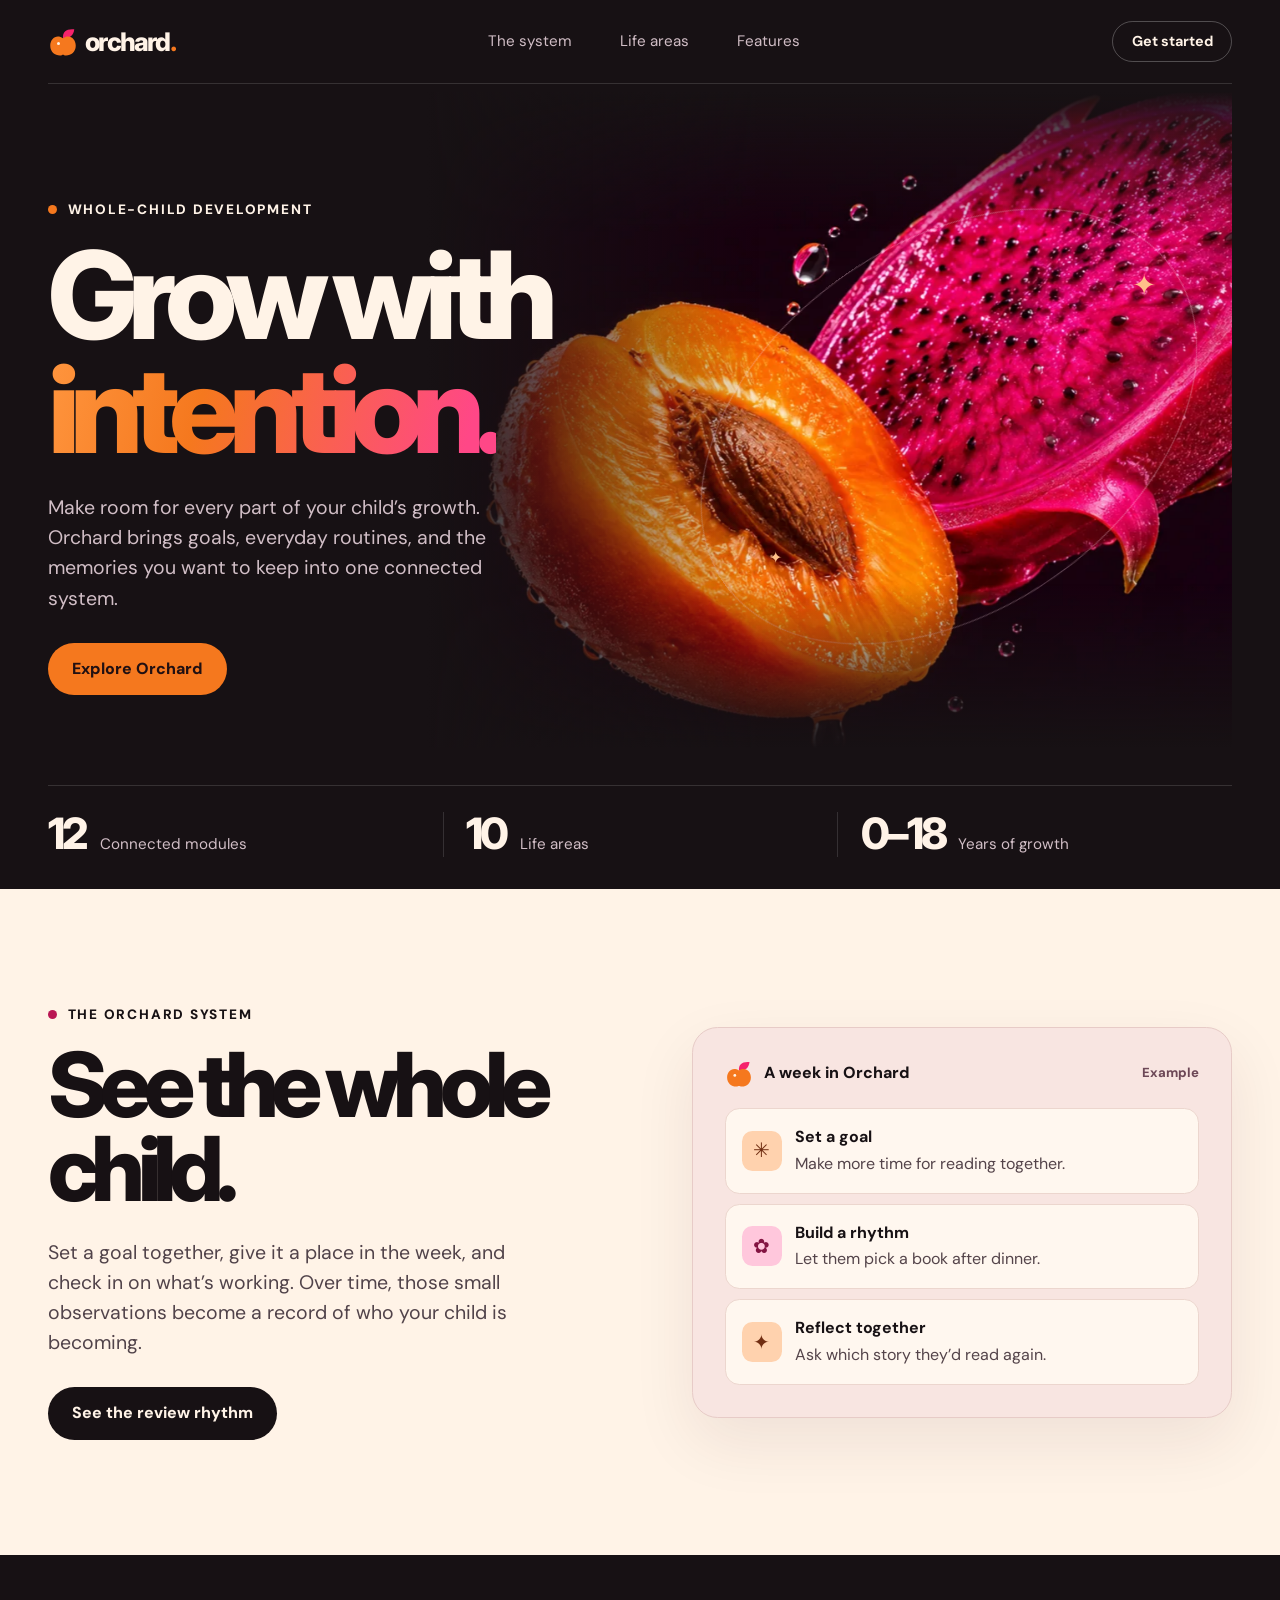
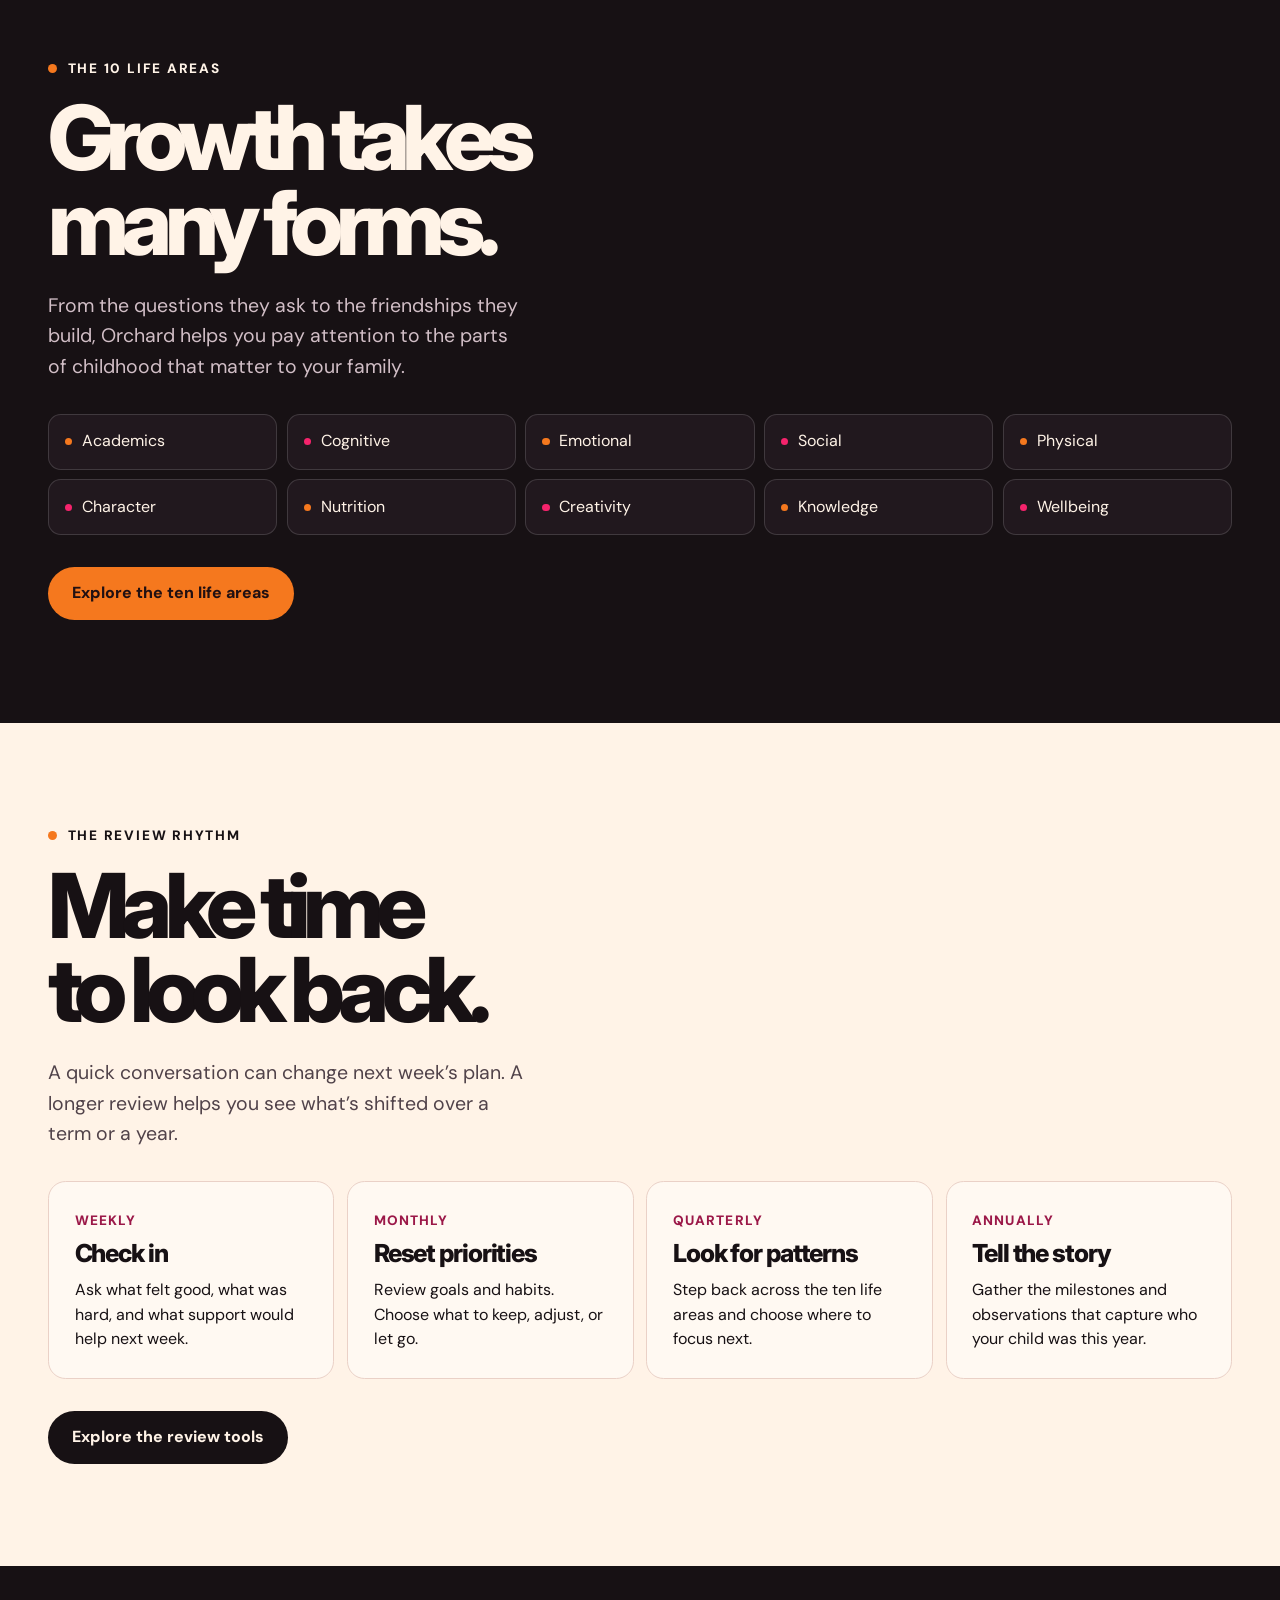
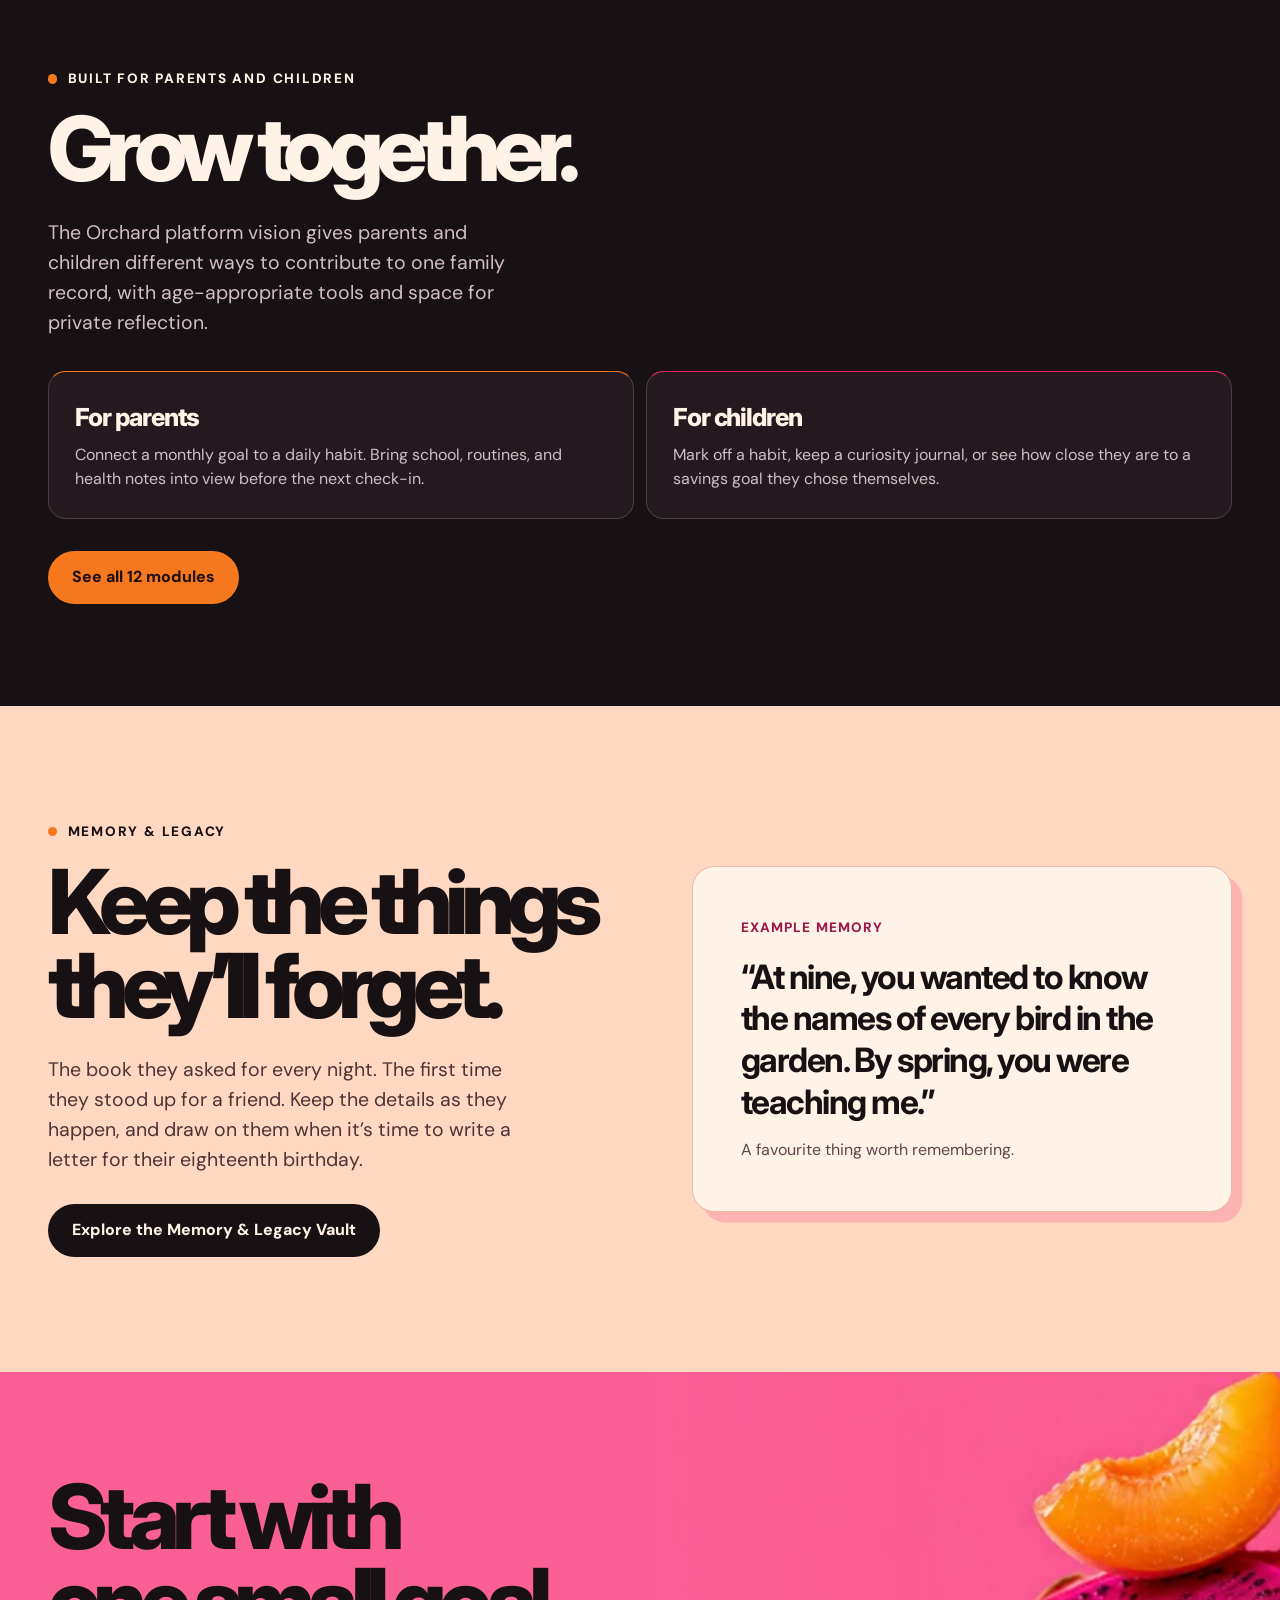
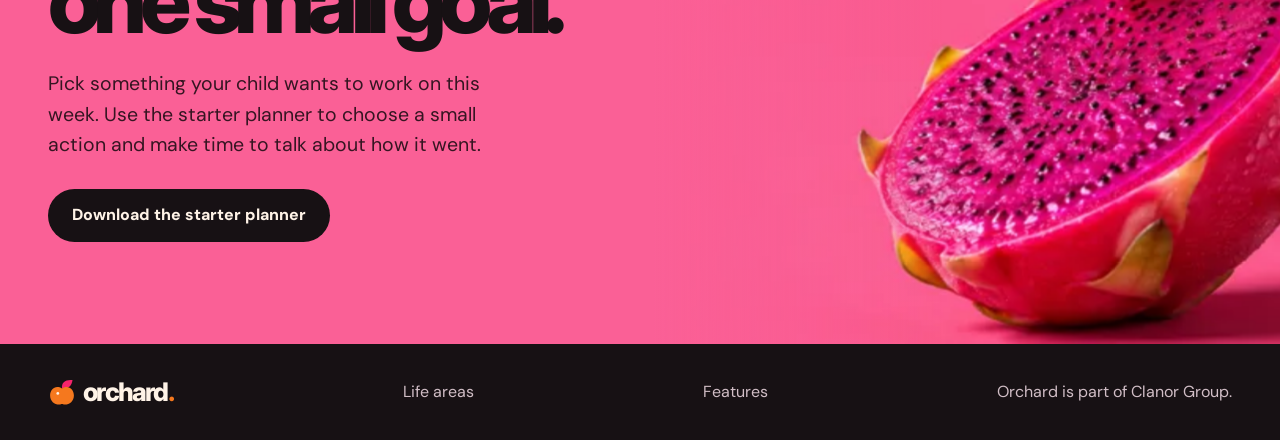
==== index.html @ 0743b8b0 "Add Orchard life areas guide" ====
<!doctype html>
<html lang="en">
<head>
  <meta charset="utf-8">
  <meta name="viewport" content="width=device-width, initial-scale=1">
  <meta name="theme-color" content="#171114">
  <meta name="description" content="Orchard is a whole-child development system for parents, from the first years to eighteen.">
  <title>Orchard — Grow with intention</title>
  <link rel="icon" href="assets/mark.svg" type="image/svg+xml">
  <link rel="preconnect" href="https://fonts.googleapis.com">
  <link rel="preconnect" href="https://fonts.gstatic.com" crossorigin>
  <link href="https://fonts.googleapis.com/css2?family=DM+Sans:wght@400;500;600;700&family=Inter:wght@500;600;700;800&display=swap" rel="stylesheet">
  <link rel="stylesheet" href="styles.css">
</head>
<body>
  <header class="top wrap" id="top">
    <a class="brand" href="#top" aria-label="Orchard home"><img src="assets/mark.svg" alt="" width="30" height="30">orchard<span>.</span></a>
    <nav aria-label="Main navigation"><a class="desktop-link" href="#system">The system</a><a href="life-areas.html">Life areas</a><a href="features.html">Features</a></nav>
    <a class="nav-action" href="#start">Get started</a>
  </header>
  <main>
    <section class="hero wrap" aria-labelledby="hero-title">
      <div class="hero-content">
        <p class="eyebrow"><i></i> Whole-child development</p>
        <h1 id="hero-title">Grow with<br><em>intention.</em></h1>
        <p class="lede">Make room for every part of your child’s growth. Orchard brings goals, everyday routines, and the memories you want to keep into one connected system.</p>
        <a class="button" href="#system">Explore Orchard</a>
      </div>
      <div class="hero-art" aria-hidden="true">
        <img src="assets/orchard-fruit.webp" alt="" width="1536" height="864" fetchpriority="high">
        <div class="orbit"></div><span class="spark spark-one">✦</span><span class="spark spark-two">✦</span>
      </div>
      <dl class="stats"><div><dt>12</dt><dd>Connected modules</dd></div><div><dt>10</dt><dd>Life areas</dd></div><div><dt>0–18</dt><dd>Years of growth</dd></div></dl>
    </section>
    <section id="system" class="system" aria-labelledby="system-title">
      <div class="wrap section-grid">
        <div>
          <p class="eyebrow"><i></i> The Orchard system</p>
          <h2 id="system-title">See the whole<br>child.</h2>
          <p class="lede">Set a goal together, give it a place in the week, and check in on what’s working. Over time, those small observations become a record of who your child is becoming.</p>
          <a class="button button-dark" href="#rhythm">See the review rhythm</a>
        </div>
        <div class="practice" aria-label="Example Orchard planning rhythm">
          <div class="practice-head"><img src="assets/mark.svg" alt="" width="28" height="28"><span>A week in Orchard</span><span class="example">Example</span></div>
          <ol>
            <li><span class="step-icon">✳</span><div><strong>Set a goal</strong><p>Make more time for reading together.</p></div></li>
            <li><span class="step-icon">✿</span><div><strong>Build a rhythm</strong><p>Let them pick a book after dinner.</p></div></li>
            <li><span class="step-icon">✦</span><div><strong>Reflect together</strong><p>Ask which story they’d read again.</p></div></li>
          </ol>
        </div>
      </div>
    </section>
    <section id="areas" class="areas wrap" aria-labelledby="areas-title">
      <p class="eyebrow"><i></i> The 10 life areas</p>
      <h2 id="areas-title">Growth takes<br>many forms.</h2>
      <p class="lede">From the questions they ask to the friendships they build, Orchard helps you pay attention to the parts of childhood that matter to your family.</p>
      <ul class="area-list">
        <li>Academics</li><li>Cognitive</li><li>Emotional</li><li>Social</li><li>Physical</li><li>Character</li><li>Nutrition</li><li>Creativity</li><li>Knowledge</li><li>Wellbeing</li>
      </ul>
      <a class="button" href="life-areas.html">Explore the ten life areas</a>
    </section>
    <section class="rhythm" id="rhythm" aria-labelledby="rhythm-title">
      <div class="wrap depth-section">
        <p class="eyebrow"><i></i> The review rhythm</p>
        <h2 id="rhythm-title">Make time<br>to look back.</h2>
        <p class="lede">A quick conversation can change next week’s plan. A longer review helps you see what’s shifted over a term or a year.</p>
        <ol class="rhythm-list">
          <li><span>Weekly</span><h3>Check in</h3><p>Ask what felt good, what was hard, and what support would help next week.</p></li>
          <li><span>Monthly</span><h3>Reset priorities</h3><p>Review goals and habits. Choose what to keep, adjust, or let go.</p></li>
          <li><span>Quarterly</span><h3>Look for patterns</h3><p>Step back across the ten life areas and choose where to focus next.</p></li>
          <li><span>Annually</span><h3>Tell the story</h3><p>Gather the milestones and observations that capture who your child was this year.</p></li>
        </ol>
        <a class="button button-dark" href="features.html#parent-child-review">Explore the review tools</a>
      </div>
    </section>
    <section class="wrap depth-section" id="together" aria-labelledby="together-title">
      <p class="eyebrow"><i></i> Built for parents and children</p>
      <h2 id="together-title">Grow together.</h2>
      <p class="lede">The Orchard platform vision gives parents and children different ways to contribute to one family record, with age-appropriate tools and space for private reflection.</p>
      <div class="roles">
        <article><h3>For parents</h3><p>Connect a monthly goal to a daily habit. Bring school, routines, and health notes into view before the next check-in.</p></article>
        <article><h3>For children</h3><p>Mark off a habit, keep a curiosity journal, or see how close they are to a savings goal they chose themselves.</p></article>
      </div>
      <a class="button" href="features.html">See all 12 modules</a>
    </section>
    <section class="legacy" id="legacy" aria-labelledby="legacy-title">
      <div class="wrap section-grid">
        <div>
          <p class="eyebrow"><i></i> Memory &amp; legacy</p>
          <h2 id="legacy-title">Keep the things<br>they’ll forget.</h2>
          <p class="lede">The book they asked for every night. The first time they stood up for a friend. Keep the details as they happen, and draw on them when it’s time to write a letter for their eighteenth birthday.</p>
          <a class="button button-dark" href="features.html#memory-legacy">Explore the Memory &amp; Legacy Vault</a>
        </div>
        <div class="legacy-note">
          <span>Example memory</span>
          <blockquote>“At nine, you wanted to know the names of every bird in the garden. By spring, you were teaching me.”</blockquote>
          <p>A favourite thing worth remembering.</p>
        </div>
      </div>
    </section>
    <section id="start" class="start" aria-labelledby="start-title">
      <div class="wrap start-inner">
        <div class="start-art" aria-hidden="true"><img src="assets/orchard-sculpture.webp" alt="" width="1200" height="400" loading="lazy"></div>
        <div class="start-content">
          <h2 id="start-title">Start with<br>one small goal.</h2>
          <p class="lede">Pick something your child wants to work on this week. Use the starter planner to choose a small action and make time to talk about how it went.</p>
          <a class="button button-dark" href="assets/orchard-starter-planner.txt" download>Download the starter planner</a>
        </div>
      </div>
    </section>
  </main>
  <footer class="wrap footer"><a class="brand" href="#top" aria-label="Orchard home"><img src="assets/mark.svg" alt="" width="28" height="28">orchard<span>.</span></a><a href="life-areas.html">Life areas</a><a href="features.html">Features</a><p>Orchard is part of Clanor Group.</p></footer>
</body>
</html>
---- styles.css ----
@charset "UTF-8";
:root {
  color-scheme: dark;
  --ink: #171114;
  --cream: #fff3e7;
  --muted: #d1bec6;
  --orange: #f5781e;
  --pink: #f5236c;
  --display: Inter, Arial, sans-serif;
  --body: "DM Sans", Arial, sans-serif;
}
*, *::before, *::after { box-sizing: border-box; }
html { scroll-behavior: smooth; }
body { margin: 0; background: var(--ink); color: var(--cream); font: 1rem/1.55 var(--body); }
a { color: inherit; text-decoration: none; }
a:focus-visible { outline: 3px solid currentColor; outline-offset: 5px; }
img { display: block; max-width: 100%; }
.wrap { width: min(100% - 4rem, 74rem); margin-inline: auto; }
.top { height: 5.25rem; display: flex; align-items: center; justify-content: space-between; gap: 1rem; border-bottom: 1px solid #ffffff22; }
.brand { display: inline-flex; align-items: center; gap: .45rem; font: 800 1.6rem/1 var(--display); letter-spacing: -.07em; }
.brand span { color: var(--orange); margin-left: -.4rem; }
nav { display: flex; gap: clamp(1rem, 4vw, 3rem); color: var(--muted); font-size: .95rem; }
nav a:hover { color: var(--cream); }
.nav-action { border: 1px solid #ffffff40; border-radius: 999px; padding: .53rem 1.15rem; font-weight: 700; font-size: .9rem; white-space: nowrap; }
.nav-action:hover { border-color: var(--orange); }
.hero { position: relative; isolation: isolate; padding-top: clamp(4rem, 9vw, 8rem); overflow: clip; }
.hero-content { position: relative; z-index: 2; width: 56%; padding-bottom: clamp(3rem, 7vw, 6rem); }
.eyebrow { display: flex; align-items: center; gap: .65rem; margin: 0 0 1.1rem; font-size: .85rem; font-weight: 800; letter-spacing: .13em; text-transform: uppercase; }
.eyebrow i { width: .58rem; height: .58rem; border-radius: 50%; background: var(--orange); }
h1, h2 { margin: 0; font-family: var(--display); font-weight: 800; line-height: .94; letter-spacing: -.085em; }
h1 { font-size: clamp(3.5rem, 9.5vw, 9rem); }
h1 em { font-style: normal; color: var(--orange); background: linear-gradient(105deg, #ff963f 0%, var(--orange) 35%, #ff4787 92%); background-clip: text; -webkit-text-fill-color: transparent; }
h2 { font-size: clamp(3.3rem, 7vw, 6.35rem); }
.lede { max-width: 30rem; margin: 1.65rem 0 1.8rem; color: var(--muted); font-size: clamp(1.05rem, 1.65vw, 1.22rem); }
.button { display: inline-flex; min-height: 3.3rem; align-items: center; justify-content: center; border-radius: 999px; padding: .7rem 1.5rem; background: var(--orange); color: #211012; font-weight: 800; transition: background .2s, transform .2s; }
.button:hover { background: #ff9a4f; transform: translateY(-3px); }
.hero-art { position: absolute; z-index: -1; inset: .5rem -10% auto 32%; height: min(57vw, 41rem); overflow: hidden; background: radial-gradient(ellipse, #712246, transparent 65%); }
.hero-art img, .start-art img { width: 100%; height: 100%; object-fit: cover; }
.hero-art img { animation: drift 4.6s ease-in-out forwards; }
.hero-art::after { content: ""; position: absolute; inset: 0; background: linear-gradient(90deg, var(--ink), transparent 36%), linear-gradient(0deg, var(--ink), transparent 25%, transparent 79%, var(--ink)); }
.orbit { position: absolute; inset: 25% 16% 23% 29%; border: 1px solid #ffd6e650; border-radius: 50%; transform: rotate(-29deg); animation: orbit 4.6s ease-in-out forwards; }
.spark { color: #ffc089; position: absolute; z-index: 1; animation: gleam 2.2s ease-in-out 2 alternate; }
.spark-one { top: 26%; right: 21%; font-size: 1.8rem; }
.spark-two { bottom: 27%; left: 37%; animation-delay: -1.5s; }
.stats { position: relative; margin: 0; padding: 1.65rem 0 2rem; display: grid; grid-template-columns: repeat(3, 1fr); border-top: 1px solid #ffffff22; }
.stats div { display: flex; align-items: baseline; gap: .8rem; }
.stats div + div { border-left: 1px solid #ffffff22; padding-left: 1.4rem; }
.stats dt { font: 800 clamp(1.55rem, 4vw, 2.7rem)/1 var(--display); letter-spacing: -.06em; }
.stats dd { margin: 0; color: var(--muted); font-size: .95rem; }
.system { background: var(--cream); color: var(--ink); }
.section-grid { display: grid; grid-template-columns: 1.05fr 1fr; align-items: center; gap: clamp(2rem, 6vw, 6rem); padding-block: clamp(4rem, 9vw, 8rem); }
.system .lede { color: #51434a; }
.system .eyebrow i { background: #ba1654; }
.button-dark { background: var(--ink); color: var(--cream); }
.button-dark:hover { background: #43222f; }
.practice { border-radius: 1.6rem; background: #f8e5e1; padding: clamp(1rem, 3vw, 2rem); border: 1px solid #e7cbc7; box-shadow: 0 1.5rem 4rem #3a142315; }
.practice-head { display: flex; align-items: center; gap: .7rem; font-weight: 800; }
.example { margin-left: auto; font-size: .82rem; color: #6d4857; }
.practice ol { list-style: none; padding: 0; margin: 1.3rem 0 0; display: grid; gap: .65rem; }
.practice li { display: flex; align-items: center; gap: .85rem; padding: 1rem; background: #fff7ef; border: 1px solid #ecd6ce; border-radius: .9rem; }
.practice li p { margin: .1rem 0 0; color: #54444a; }
.step-icon { display: grid; flex: none; place-items: center; width: 2.5rem; height: 2.5rem; background: #ffd2ae; border-radius: .65rem; color: #712e12; font-size: 1.25rem; }
.practice li:nth-child(2) .step-icon { background: #ffc7dc; color: #831442; }
.areas { padding-block: clamp(4rem, 8vw, 7rem); }
.area-list { display: grid; grid-template-columns: repeat(5, 1fr); gap: .6rem; margin: 2rem 0; padding: 0; list-style: none; }
.area-list li { display: flex; align-items: center; gap: .6rem; min-height: 3.5rem; padding: .7rem 1rem; border-radius: .8rem; border: 1px solid #ffffff24; background: #21181e; }
.area-list li::before { content: ""; width: .45rem; height: .45rem; flex: none; border-radius: 50%; background: var(--pink); }
.area-list li:nth-child(odd)::before { background: var(--orange); }
.start { background: #fa6096; color: var(--ink); overflow: hidden; }
.start-inner { position: relative; isolation: isolate; padding-block: clamp(4rem, 8vw, 7rem); }
.start-content { width: 56%; }
.start .lede { color: #361522; }
.start-art { position: absolute; z-index: -1; inset: 0 -8% 0 50%; overflow: hidden; }
.start-art img { object-position: 80% center; animation: drift 7s ease-in-out forwards; }
.start-art::after { content: ""; position: absolute; inset: 0; background: linear-gradient(90deg, #fa6096 2%, transparent 44%); }
.footer { display: flex; align-items: center; justify-content: space-between; gap: 1rem; min-height: 6rem; color: var(--muted); }
.footer .brand { color: var(--cream); }
@keyframes drift { from { transform: scale(1.02) translateY(-.4%); } to { transform: scale(1.1) translateY(1.6%); } }
@keyframes orbit { to { transform: rotate(-35deg) scale(1.08); } }
@keyframes gleam { from { opacity: .35; transform: scale(.75); } to { opacity: 1; transform: scale(1.15); } }
@media (max-width: 800px) {
  .wrap { width: min(100% - 2.5rem, 74rem); }
  .hero-content { width: 63%; }
  .hero-art { inset-inline: 28% -15%; height: 32rem; }
  .area-list { grid-template-columns: repeat(3, 1fr); }
}
@media (max-width: 590px) {
  .top { height: 4.4rem; }
  nav { display: none; }
  .hero { padding-top: 3rem; }
  .hero-content, .start-content { width: 100%; padding-bottom: 0; }
  .hero-art { position: relative; inset: auto; height: 18rem; margin: .5rem -1.25rem 0; }
  .hero-art::after { background: linear-gradient(0deg, var(--ink), transparent 24%, transparent 75%, var(--ink)); }
  .stats { gap: .55rem; }
  .stats div { display: block; }
  .stats div + div { padding-left: .6rem; }
  .stats dd { margin-top: .4rem; font-size: .83rem; }
  .section-grid { grid-template-columns: 1fr; }
  .area-list { grid-template-columns: repeat(2, 1fr); }
  .area-list li { padding-inline: .65rem; }
  .start-inner { display: flex; flex-direction: column-reverse; padding-bottom: 0; }
  .start-art { position: relative; inset: auto; height: 14rem; margin: 1rem -1.25rem 0; }
  .start-art::after { background: linear-gradient(180deg, #fa6096, transparent 38%); }
  .footer { flex-wrap: wrap; padding-block: 1rem; }
  .footer p { margin: 0; }
}
@media (prefers-reduced-motion: reduce) {
  html { scroll-behavior: auto; }
  *, *::before, *::after { animation: none !important; transition: none !important; }
}

/* Platform overview and module catalog */
.top nav a[aria-current="page"] { color: var(--cream); text-decoration: underline; text-underline-offset: .35em; }
.depth-section { padding-block: clamp(4rem, 8vw, 7rem); }
.rhythm, .feature-light { background: var(--cream); color: var(--ink); }
.rhythm .lede, .feature-light .lede { color: #51434a; }
.rhythm-list, .roles, .feature-grid { display: grid; gap: .8rem; margin: 2rem 0; }
.rhythm-list { grid-template-columns: repeat(4, minmax(0, 1fr)); list-style: none; padding: 0; }
.rhythm-list li, .roles article, .feature-card { padding: clamp(1rem, 2.5vw, 1.6rem); border-radius: 1.1rem; }
.rhythm-list li { border: 1px solid #ead1c7; background: #fff9f2; }
.rhythm-list span, .legacy-note span { color: #9b1848; font-size: .85rem; font-weight: 800; text-transform: uppercase; letter-spacing: .08em; }
.rhythm-list h3, .roles h3, .feature-card h3 { margin: .45rem 0; font: 800 clamp(1.2rem, 2.1vw, 1.55rem)/1.12 var(--display); letter-spacing: -.045em; }
.rhythm-list p, .roles p, .feature-card p { margin: .65rem 0 0; }
.roles { grid-template-columns: repeat(2, minmax(0, 1fr)); }
.roles article, .feature-card { border: 1px solid #ffffff29; background: #24191f; }
.roles article:first-child { border-top-color: var(--orange); }
.roles article:last-child { border-top-color: var(--pink); }
.roles p, .feature-card p { color: var(--muted); }
.legacy { background: #ffd8c2; color: var(--ink); }
.legacy .lede { color: #503335; }
.legacy-note { border: 1px solid #e9baa6; border-radius: 1.4rem; padding: clamp(1.5rem, 4vw, 3rem); background: #fff3e7; box-shadow: .65rem .65rem 0 #f5236c32; }
.legacy-note blockquote { margin: 1rem 0; font: 700 clamp(1.45rem, 3vw, 2.1rem)/1.24 var(--display); letter-spacing: -.045em; }
.legacy-note p { margin: 0; color: #61444a; }
.feature-hero .lede { max-width: 34rem; }
.feature-hero { background: radial-gradient(ellipse at 85% 35%, #5c173b 0, transparent 56%); }
.feature-index { display: flex; list-style: none; padding: 0; gap: .65rem 1.5rem; flex-wrap: wrap; margin: 1.75rem 0 0; color: var(--muted); }
.feature-index a { text-decoration: underline; text-underline-offset: .28em; }
.feature-band h2 { max-width: 14ch; font-size: clamp(3rem, 6vw, 5.4rem); }
.feature-grid { grid-template-columns: repeat(3, minmax(0, 1fr)); }
.feature-light .feature-card { background: #fff9f2; border: 1px solid #ead1c7; }
.feature-light .feature-card p { color: #51434a; }
.feature-card ul { list-style: none; margin: 1rem 0 0; padding: 0; }
.feature-card li { padding: .55rem 0; border-top: 1px solid #ffffff29; }
.feature-light .feature-card li { border-color: #ead1c7; }
.feature-card[id] { scroll-margin-top: 1rem; }

@media (max-width: 800px) {
  .rhythm-list, .feature-grid { grid-template-columns: repeat(2, minmax(0, 1fr)); }
}
@media (max-width: 590px) {
  .top { gap: .55rem; }
  .top nav { display: flex; }
  .top nav .desktop-link { display: none; }
  .nav-action { padding-inline: .7rem; }
  .top .brand { font-size: 1.36rem; }
  .top .brand img { width: 25px; height: 25px; }
  .roles, .feature-grid { grid-template-columns: 1fr; }
}

/* Whole-child life area guide */
.life-hero .section-grid { grid-template-columns: 1.15fr 1fr; }
.life-hero h1 { font-size: clamp(3.5rem, 8.4vw, 7.5rem); }
.life-art { min-width: 0; overflow: hidden; border-radius: 1.5rem; border: 1px solid #ffffff24; }
.life-art img { width: 100%; aspect-ratio: 4 / 3; object-fit: cover; object-position: 68%; animation: drift 4.6s ease-in-out forwards; }
.life-index { display: flex; flex-wrap: wrap; gap: .65rem 1.25rem; list-style: none; padding: 0; margin: 1.8rem 0; }
.life-index a, .tool-link { color: #86183f; text-decoration: underline; text-underline-offset: .25em; font-weight: 700; }
.life-grid { display: grid; grid-template-columns: repeat(2, minmax(0, 1fr)); gap: .85rem; margin: 2rem 0; }
.life-grid .life-card { display: flex; flex-direction: column; padding: clamp(1.2rem, 3vw, 2rem); border-top: 3px solid var(--orange); }
.life-grid .life-card:nth-child(even) { border-top-color: var(--pink); }
.life-card dl { margin: 1.1rem 0 1.3rem; padding-top: .9rem; border-top: 1px solid #ead1c7; }
.life-card dt { font-weight: 800; }
.life-card dd { margin: .12rem 0 .7rem; color: #51434a; }
.life-card .tool-link { margin-top: auto; align-self: flex-start; }
@media (max-width: 650px) {
  .life-hero .section-grid, .life-grid { grid-template-columns: 1fr; }
}
@media (max-width: 590px) {
  .top nav { gap: .7rem; }
}
@media (max-width: 420px) {
  .top { display: grid; grid-template-columns: 1fr auto; height: auto; padding-block: .8rem; row-gap: .6rem; }
  .top nav { grid-row: 2; grid-column: 1 / -1; }
  .top .nav-action { grid-row: 1; grid-column: 2; }
}
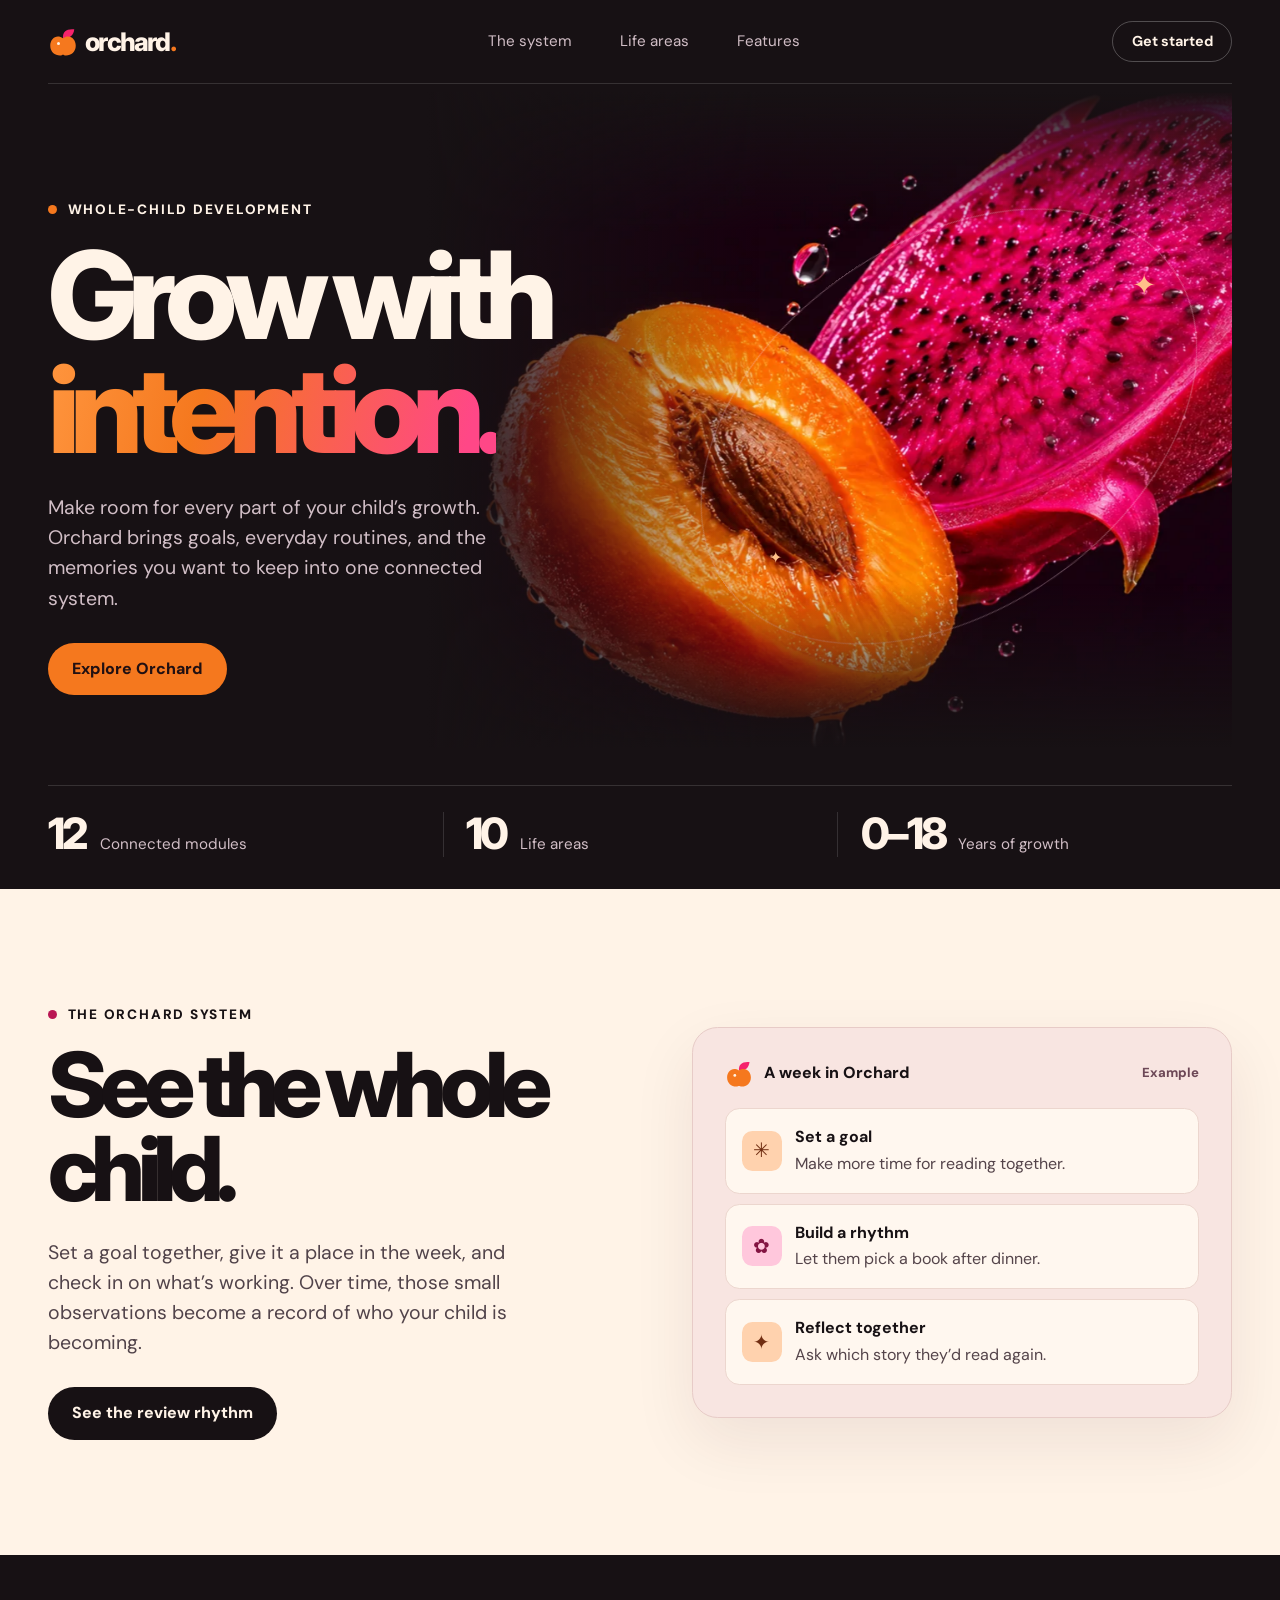
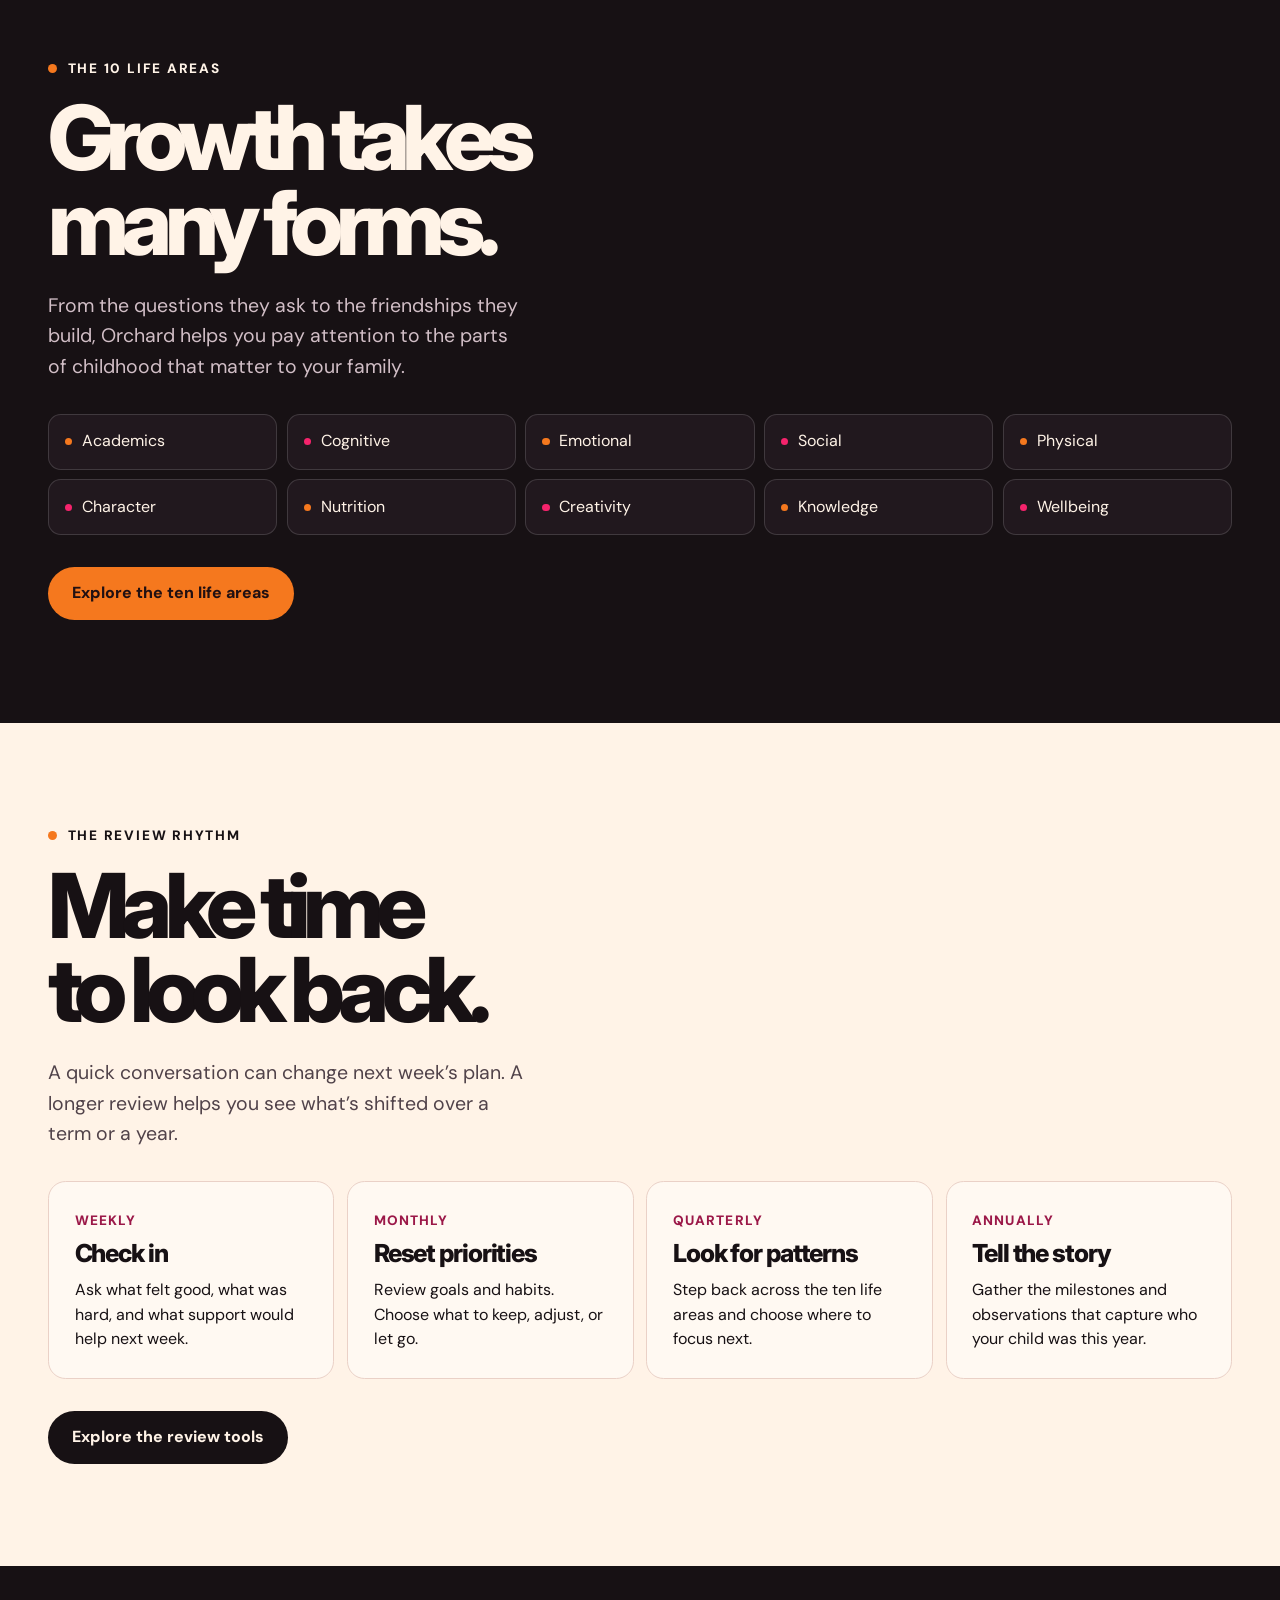
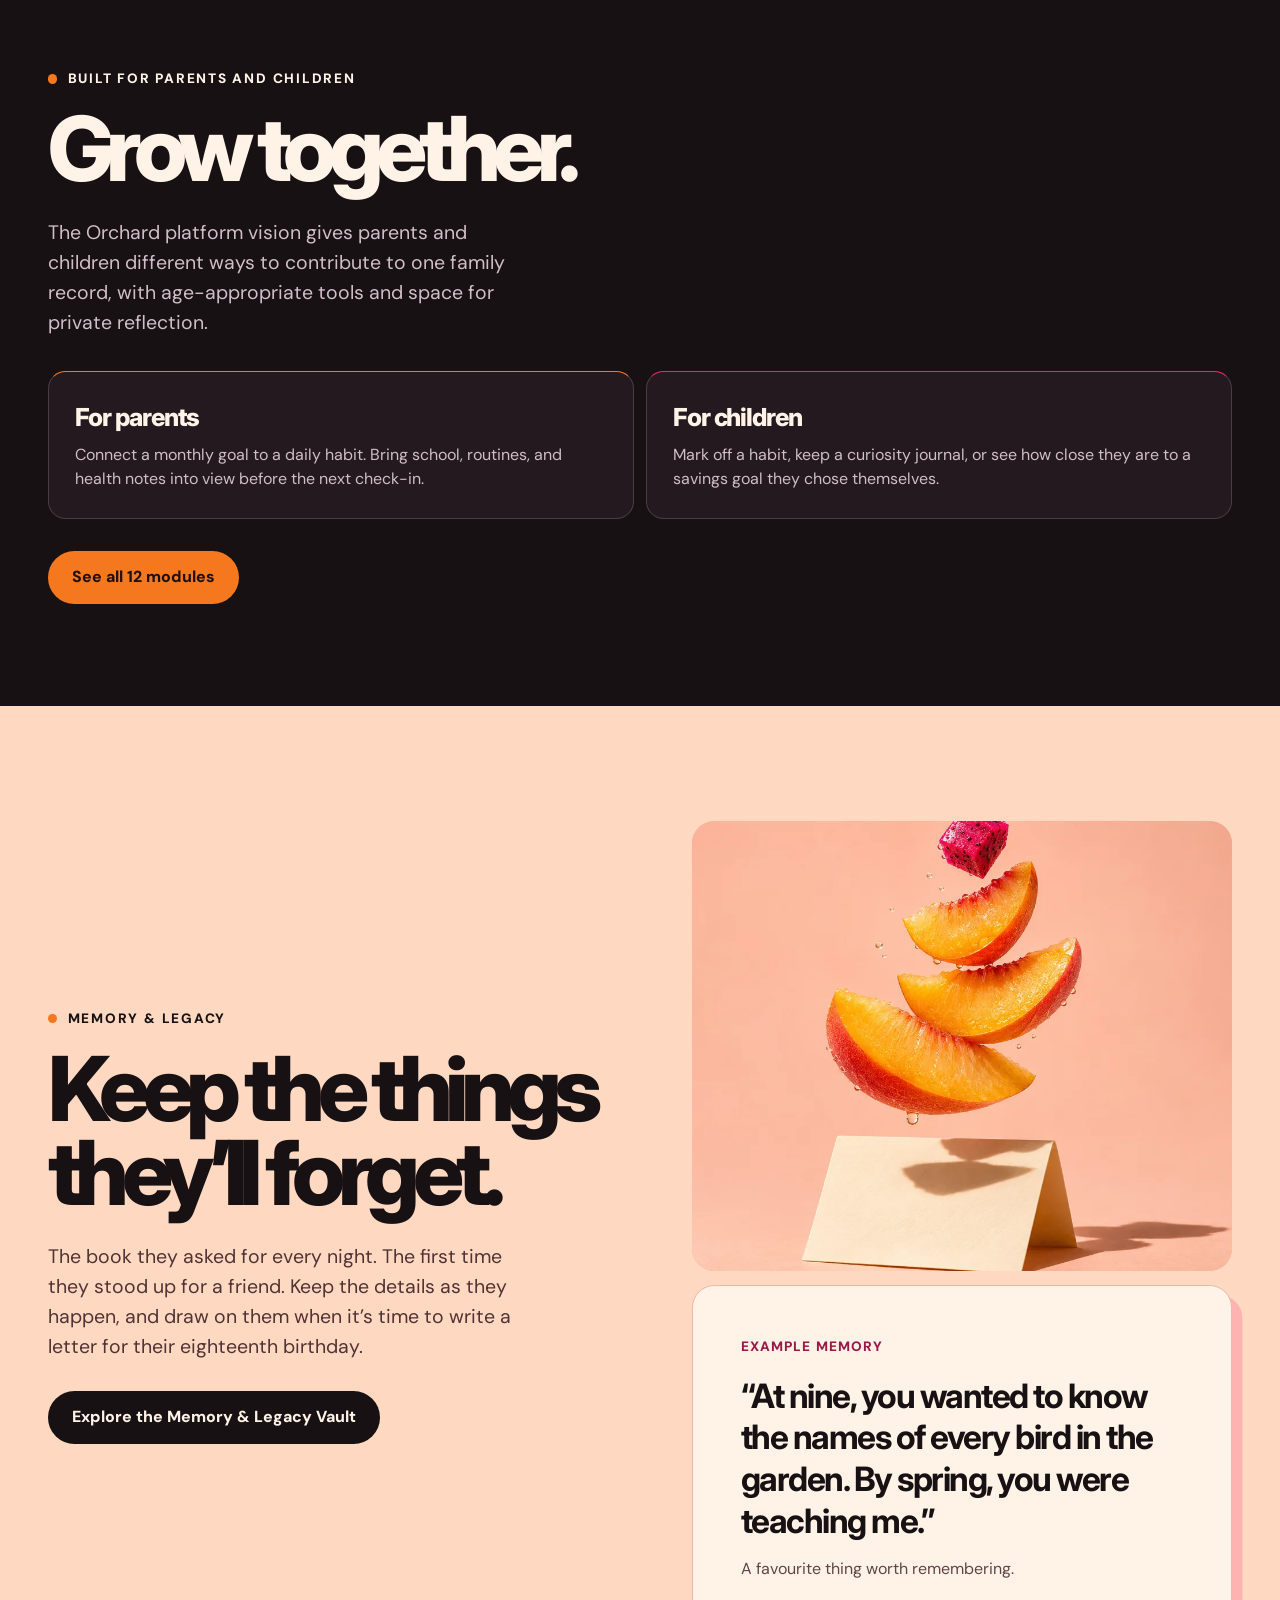
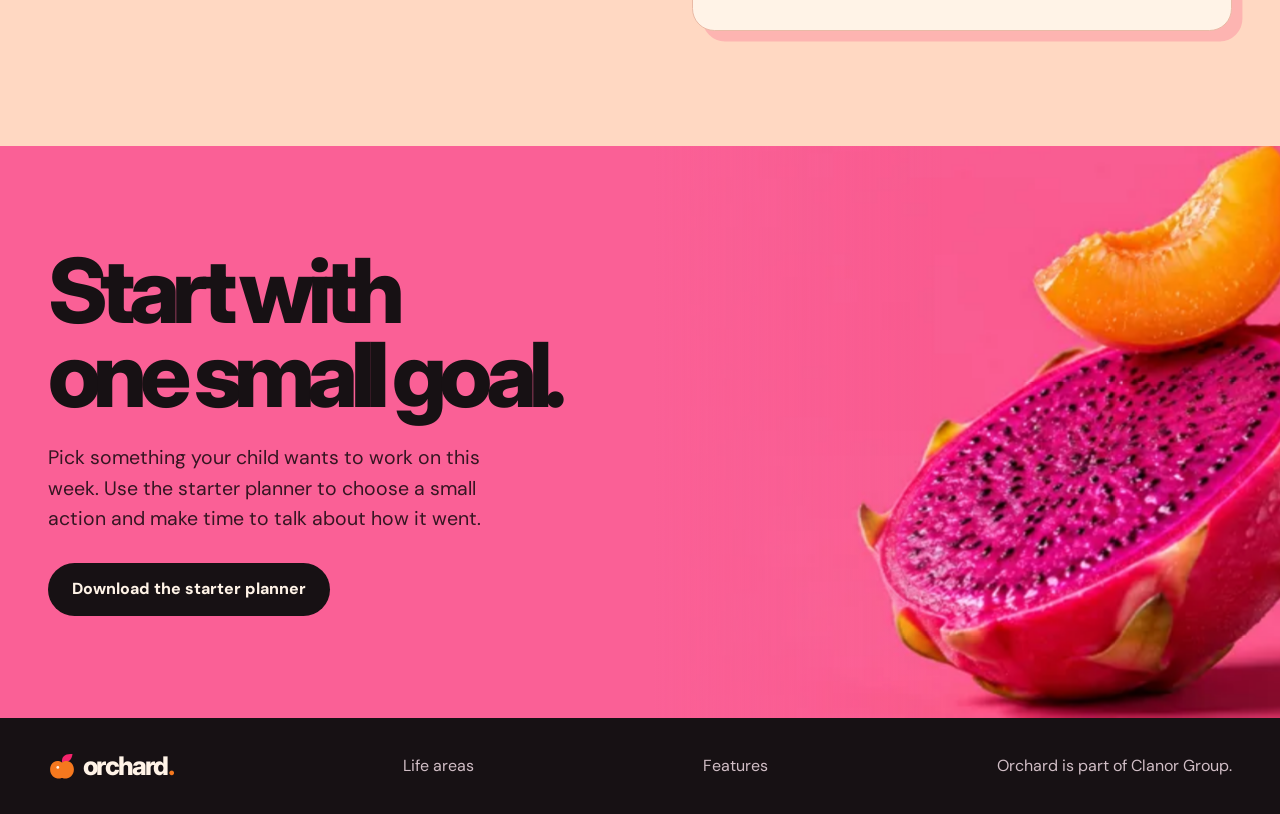
==== commit cd2ff0d1: "Add animated editorial artwork across Orchard" ====
--- a/index.html
+++ b/index.html
@@ -91,10 +91,15 @@
           <p class="lede">The book they asked for every night. The first time they stood up for a friend. Keep the details as they happen, and draw on them when it’s time to write a letter for their eighteenth birthday.</p>
           <a class="button button-dark" href="features.html#memory-legacy">Explore the Memory &amp; Legacy Vault</a>
         </div>
-        <div class="legacy-note">
-          <span>Example memory</span>
-          <blockquote>“At nine, you wanted to know the names of every bird in the garden. By spring, you were teaching me.”</blockquote>
-          <p>A favourite thing worth remembering.</p>
+        <div class="legacy-visual">
+          <div class="editorial-art legacy-art" aria-hidden="true">
+            <img src="assets/legacy-art.webp" alt="" width="960" height="960" loading="lazy">
+          </div>
+          <div class="legacy-note">
+            <span>Example memory</span>
+            <blockquote>“At nine, you wanted to know the names of every bird in the garden. By spring, you were teaching me.”</blockquote>
+            <p>A favourite thing worth remembering.</p>
+          </div>
         </div>
       </div>
     </section>
@@ -110,5 +115,6 @@
     </section>
   </main>
   <footer class="wrap footer"><a class="brand" href="#top" aria-label="Orchard home"><img src="assets/mark.svg" alt="" width="28" height="28">orchard<span>.</span></a><a href="life-areas.html">Life areas</a><a href="features.html">Features</a><p>Orchard is part of Clanor Group.</p></footer>
+  <script src="artwork.js" defer></script>
 </body>
 </html>
--- a/styles.css
+++ b/styles.css
@@ -182,3 +182,30 @@
   .top nav { grid-row: 2; grid-column: 1 / -1; }
   .top .nav-action { grid-row: 1; grid-column: 2; }
 }
+
+/* Editorial photography */
+.editorial-art {
+  overflow: hidden;
+  min-width: 0;
+  aspect-ratio: 1;
+  border-radius: 1.4rem;
+  background: #28151f;
+}
+.editorial-art img { width: 100%; height: 100%; object-fit: cover; }
+.editorial-art.in-view img { animation: editorial-drift 4.6s cubic-bezier(.2, .65, .3, 1) both; }
+.legacy-art { aspect-ratio: 6 / 5; background: #eeb89d; }
+.legacy-visual { display: grid; gap: .85rem; }
+.feature-art { box-shadow: 0 1.1rem 4rem #0b050a55; }
+.feature-hero-grid { grid-template-columns: minmax(0, 1.2fr) minmax(0, .8fr); }
+.feature-hero-grid h1 { font-size: clamp(3.25rem, 6.8vw, 6.2rem); }
+.garden-layout { display: grid; grid-template-columns: minmax(0, 1.2fr) minmax(0, .8fr); align-items: center; gap: clamp(2rem, 5vw, 4.5rem); }
+.garden-layout h2 { font-size: clamp(3rem, 5.5vw, 5.4rem); }
+.garden-layout .roles { grid-template-columns: 1fr; }
+@keyframes editorial-drift {
+  from { transform: scale(1.1) translateY(2%); }
+  to { transform: scale(1.025) translateY(-.5%); }
+}
+@media (max-width: 700px) {
+  .feature-hero-grid, .garden-layout { grid-template-columns: 1fr; }
+  .feature-art, .garden-art { max-height: 25rem; }
+}
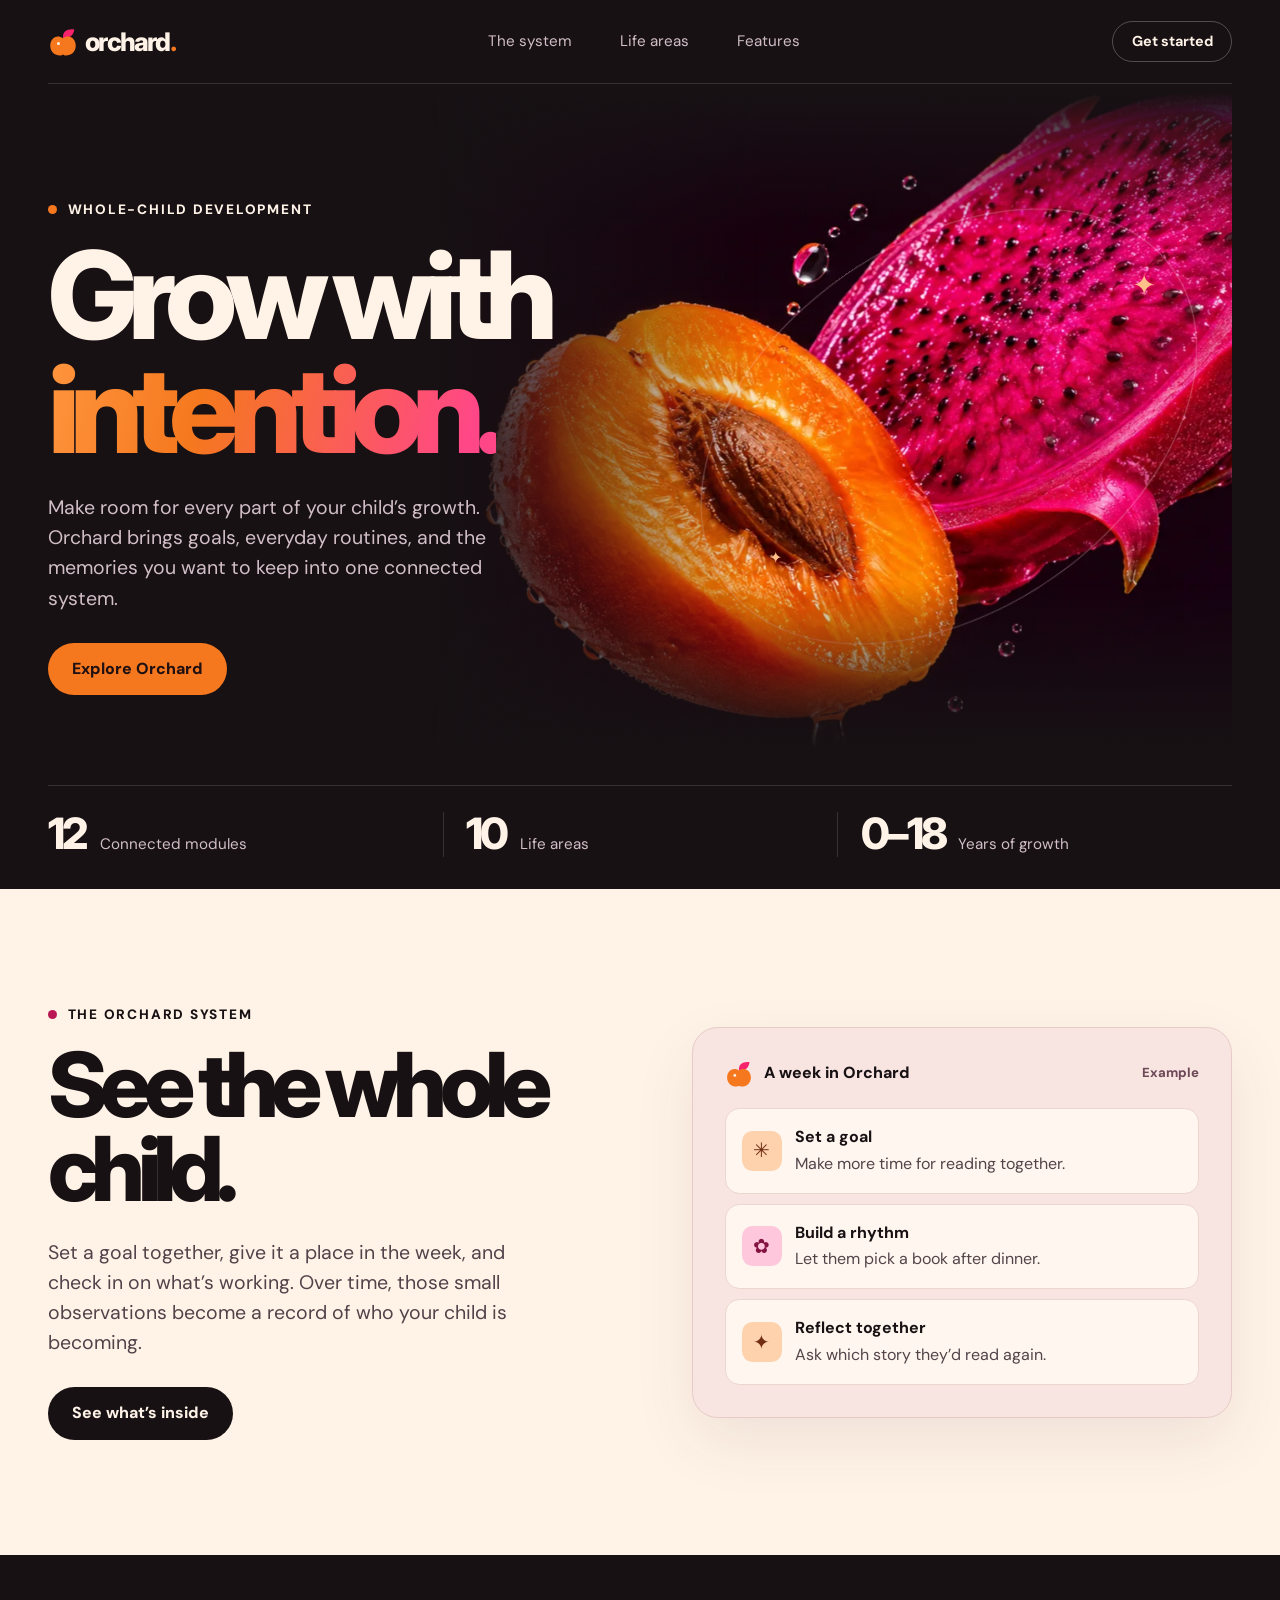
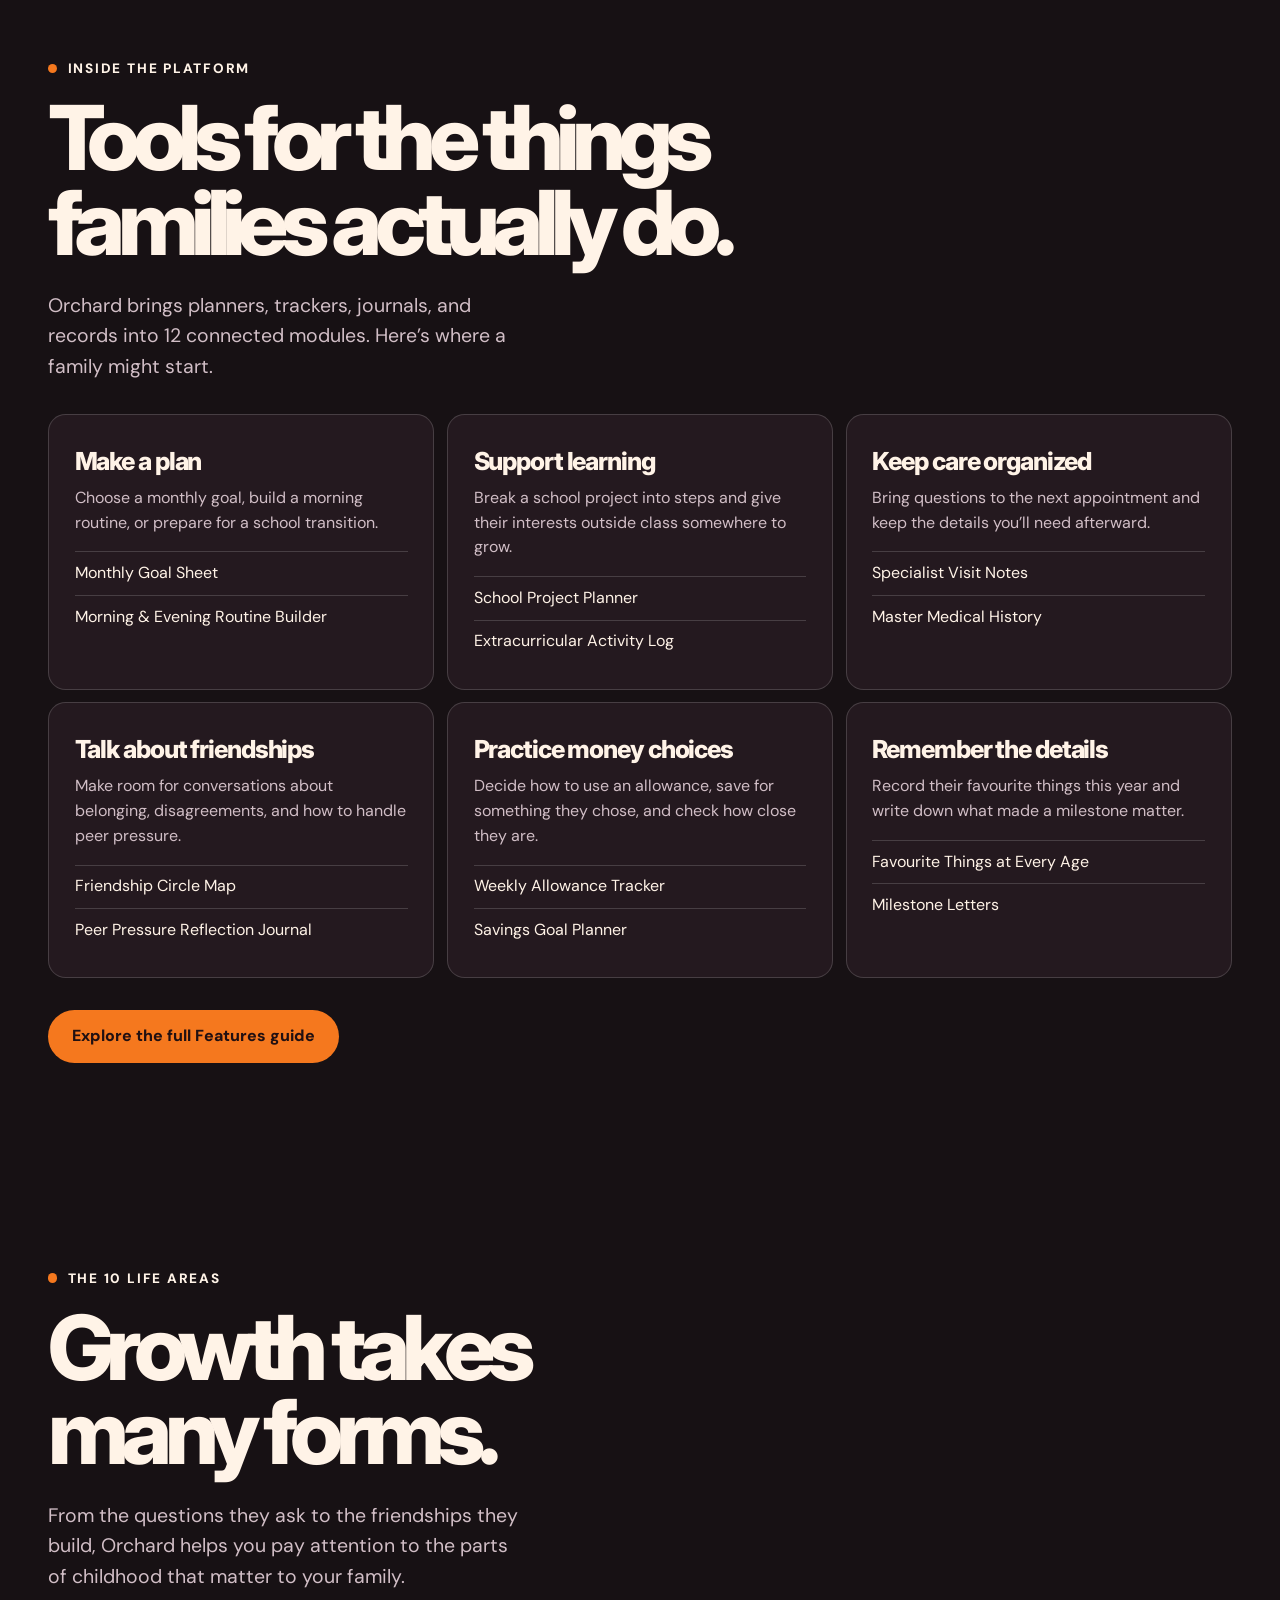
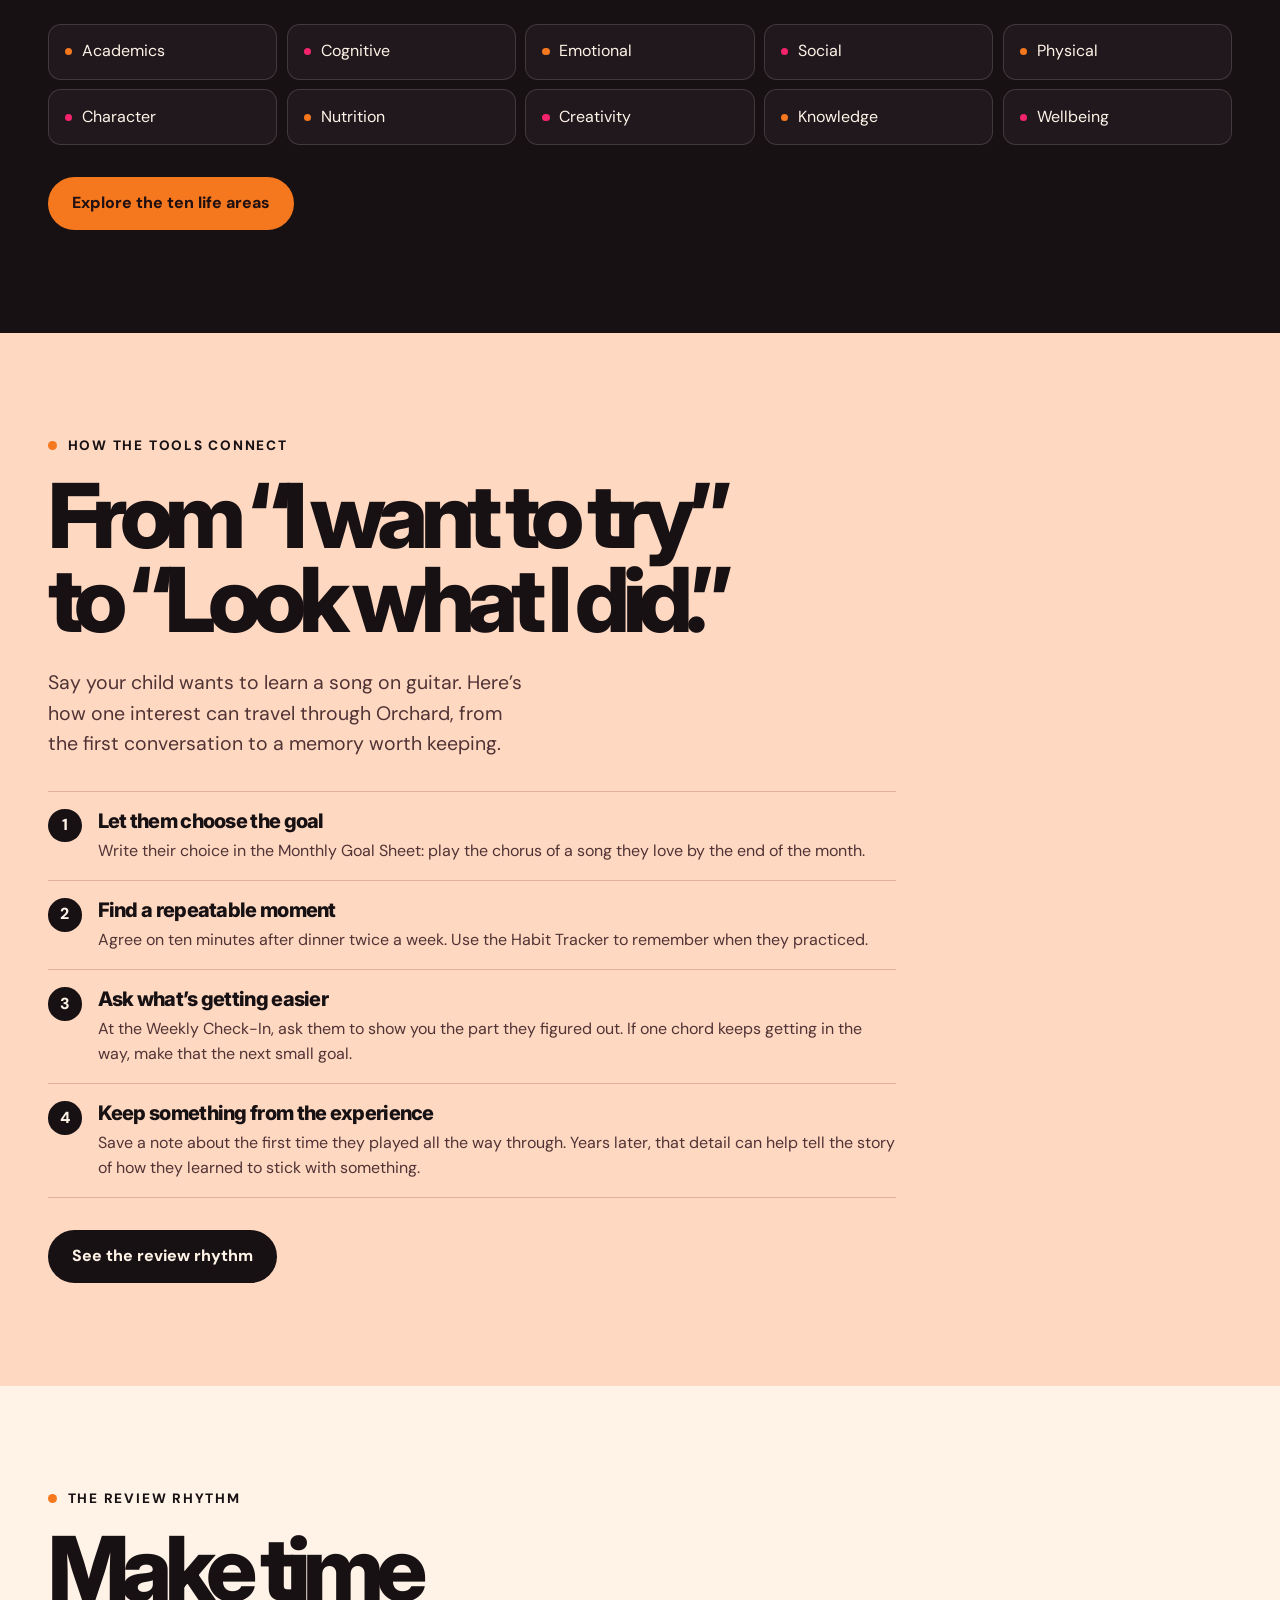
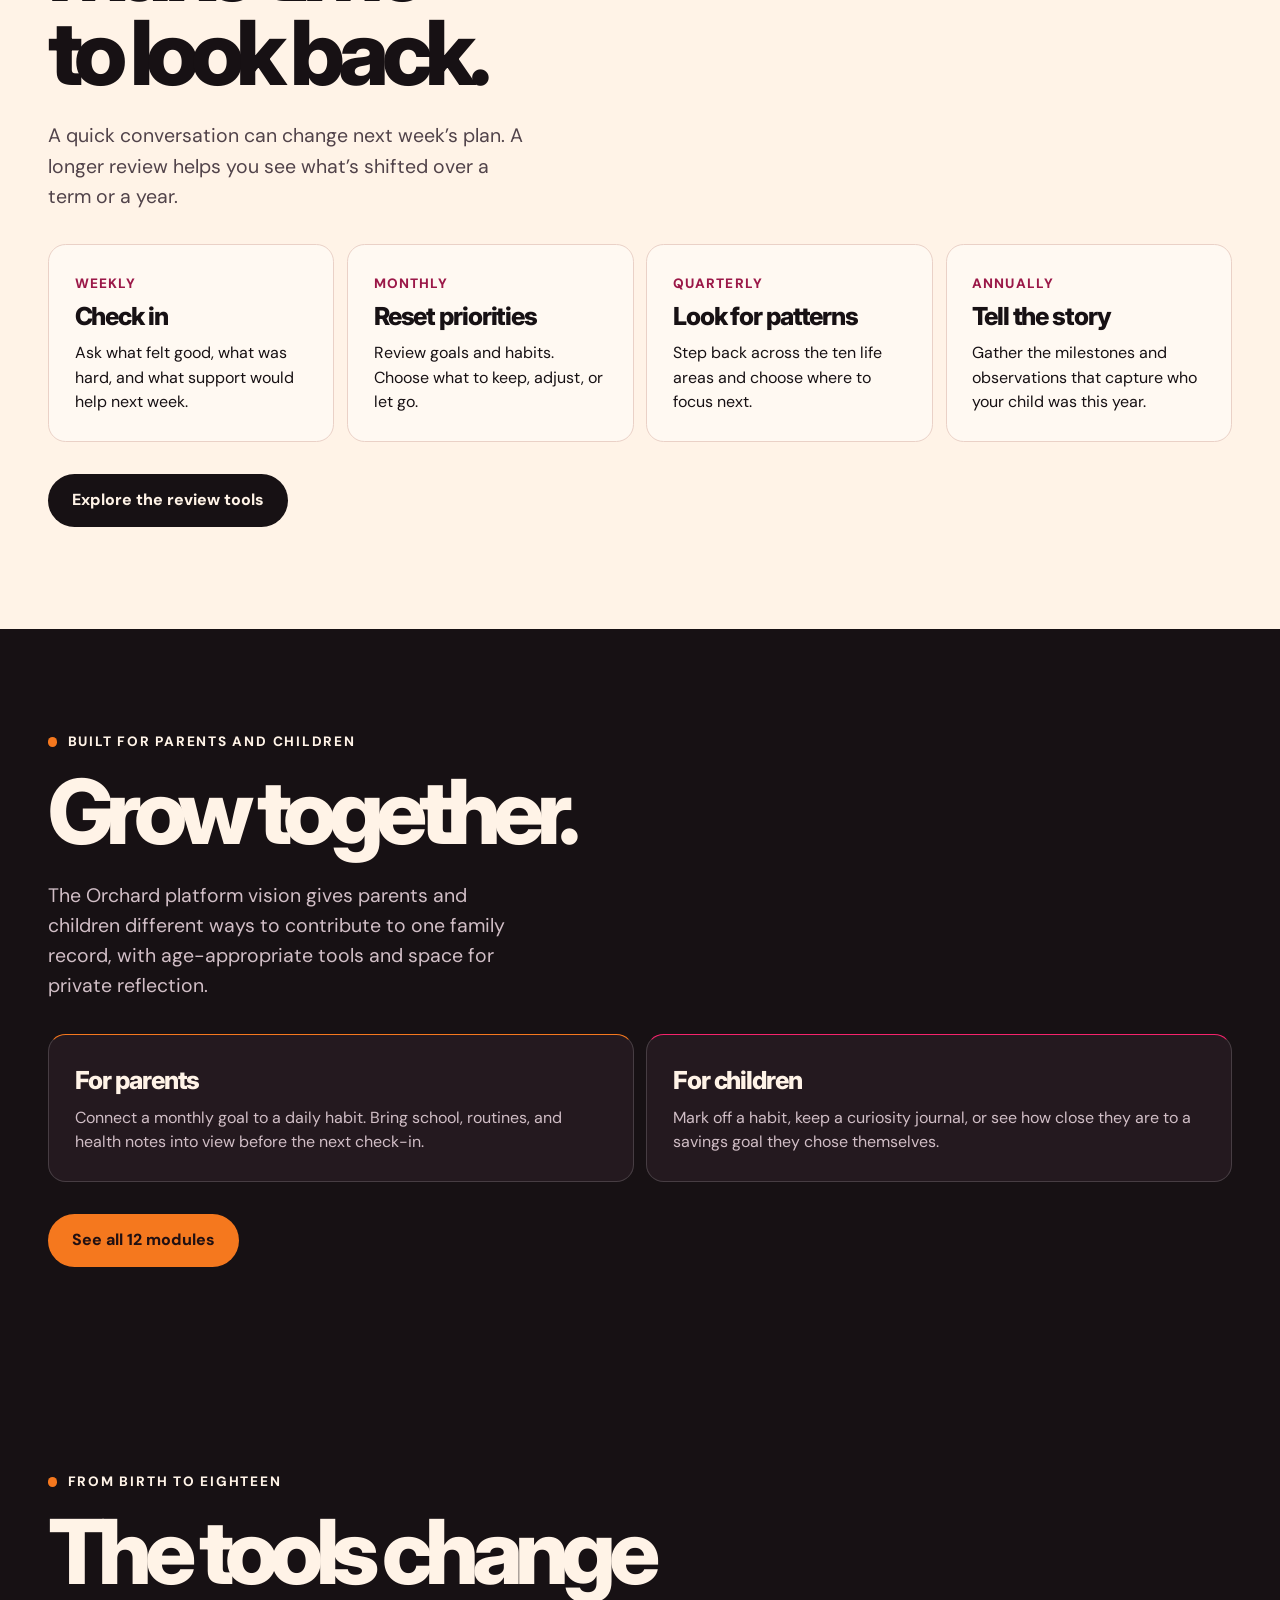
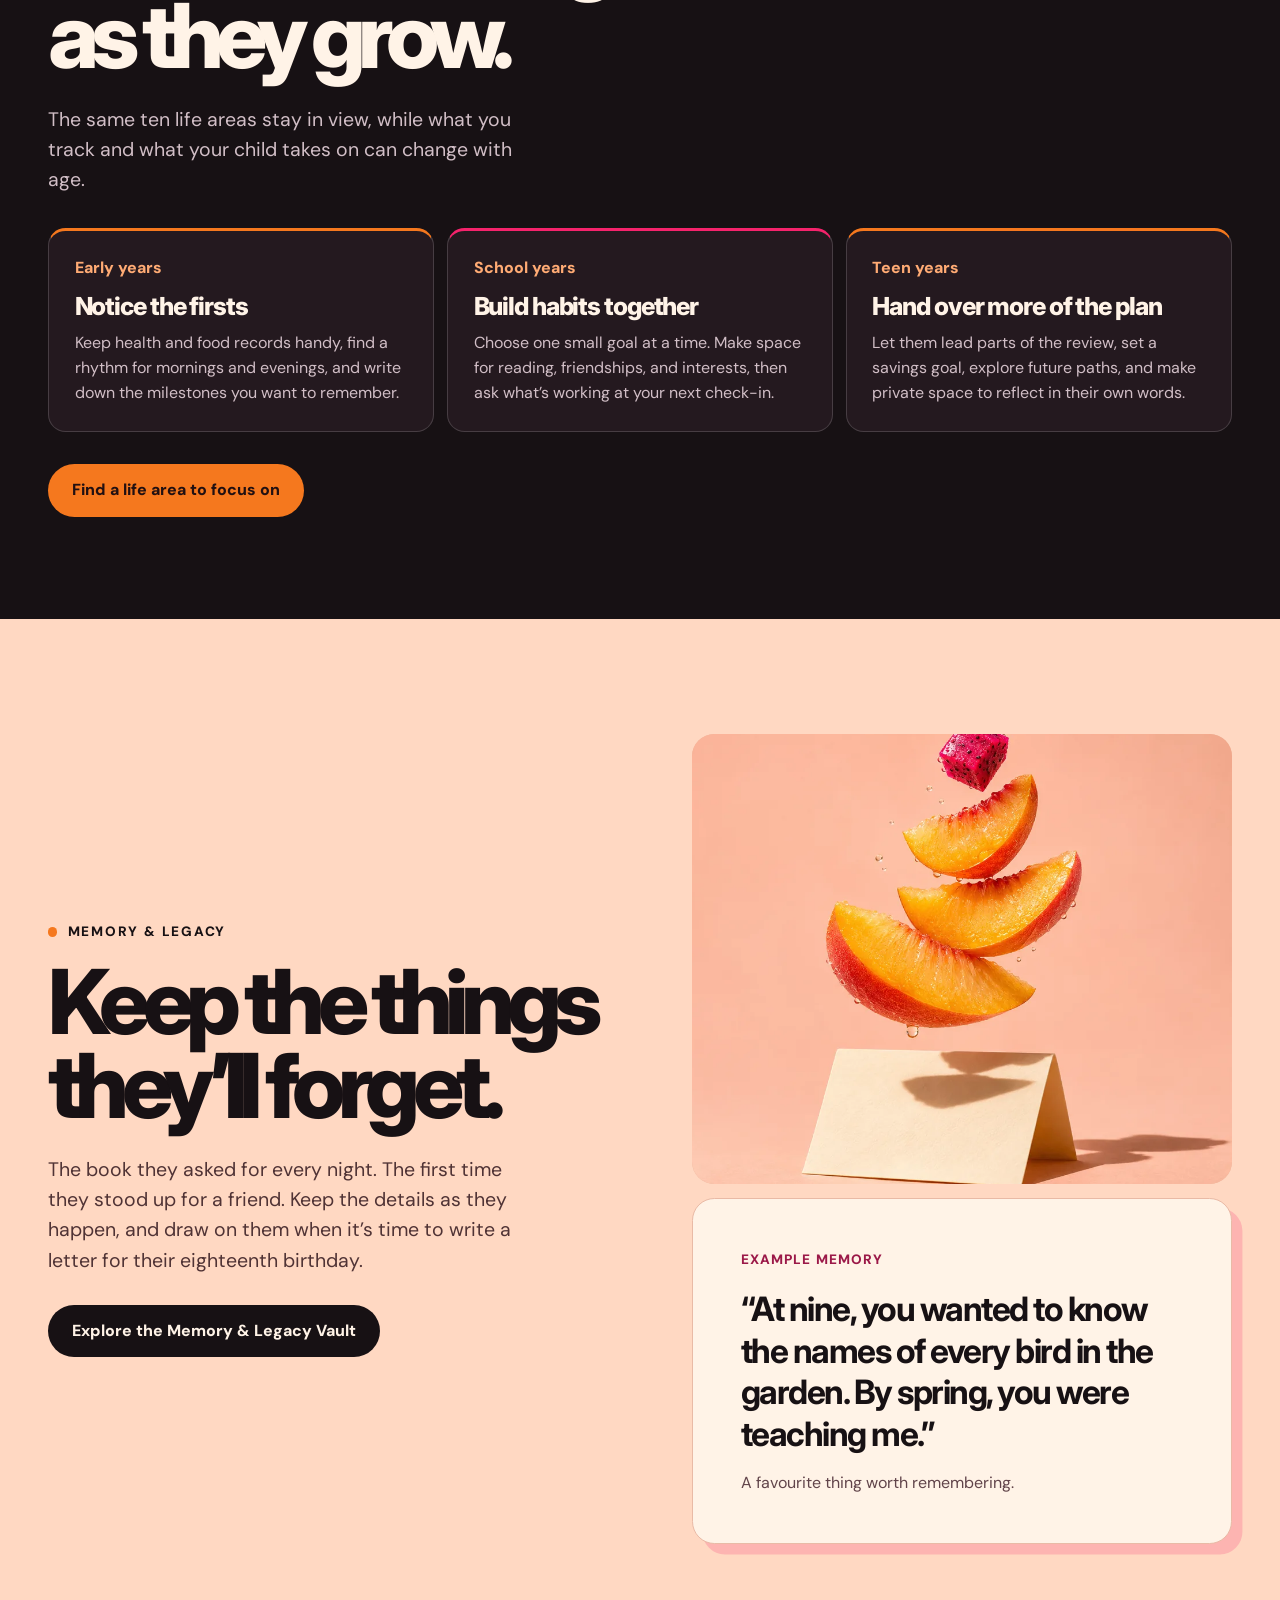
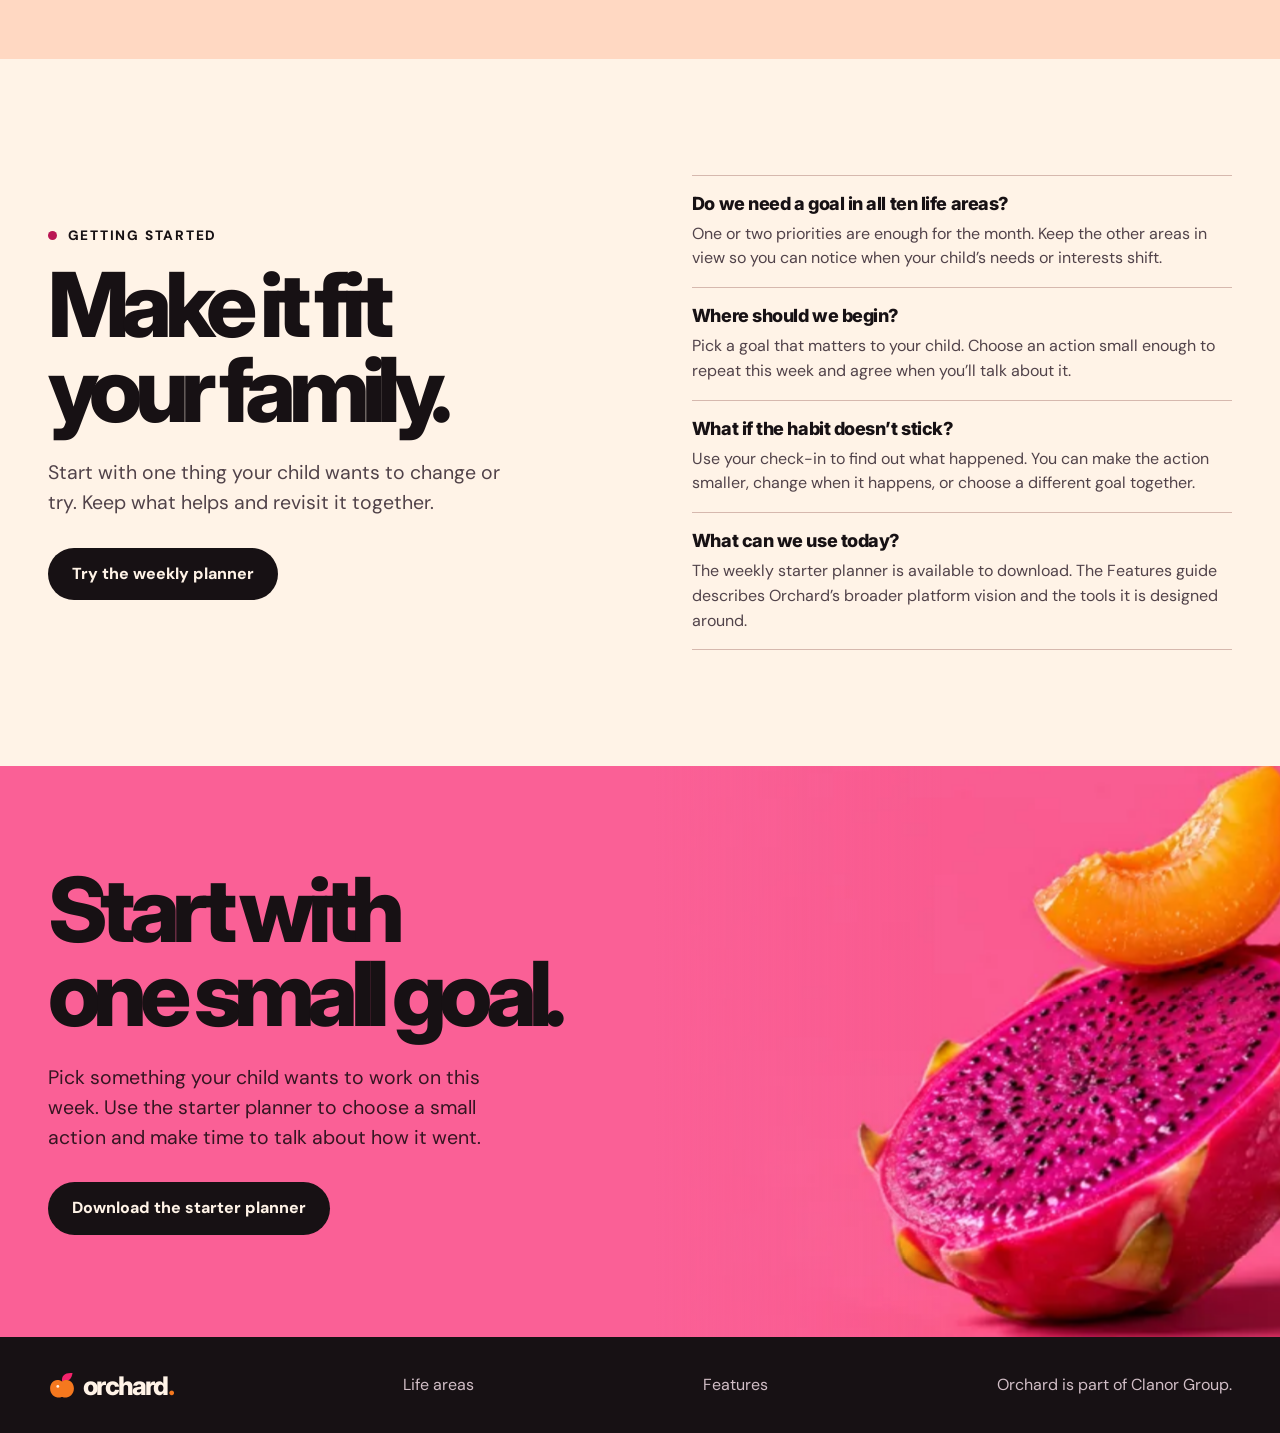
==== commit 0b16816d: "Deepen Orchard landing page" ====
--- a/index.html
+++ b/index.html
@@ -38,7 +38,7 @@
           <p class="eyebrow"><i></i> The Orchard system</p>
           <h2 id="system-title">See the whole<br>child.</h2>
           <p class="lede">Set a goal together, give it a place in the week, and check in on what’s working. Over time, those small observations become a record of who your child is becoming.</p>
-          <a class="button button-dark" href="#rhythm">See the review rhythm</a>
+          <a class="button button-dark" href="#toolkit">See what’s inside</a>
         </div>
         <div class="practice" aria-label="Example Orchard planning rhythm">
           <div class="practice-head"><img src="assets/mark.svg" alt="" width="28" height="28"><span>A week in Orchard</span><span class="example">Example</span></div>
@@ -50,6 +50,20 @@
         </div>
       </div>
     </section>
+    <section class="wrap depth-section" id="toolkit" aria-labelledby="toolkit-title">
+      <p class="eyebrow"><i></i> Inside the platform</p>
+      <h2 id="toolkit-title">Tools for the things<br>families actually do.</h2>
+      <p class="lede">Orchard brings planners, trackers, journals, and records into 12 connected modules. Here’s where a family might start.</p>
+      <div class="feature-grid">
+        <article class="feature-card"><h3>Make a plan</h3><p>Choose a monthly goal, build a morning routine, or prepare for a school transition.</p><ul><li>Monthly Goal Sheet</li><li>Morning &amp; Evening Routine Builder</li></ul></article>
+        <article class="feature-card"><h3>Support learning</h3><p>Break a school project into steps and give their interests outside class somewhere to grow.</p><ul><li>School Project Planner</li><li>Extracurricular Activity Log</li></ul></article>
+        <article class="feature-card"><h3>Keep care organized</h3><p>Bring questions to the next appointment and keep the details you’ll need afterward.</p><ul><li>Specialist Visit Notes</li><li>Master Medical History</li></ul></article>
+        <article class="feature-card"><h3>Talk about friendships</h3><p>Make room for conversations about belonging, disagreements, and how to handle peer pressure.</p><ul><li>Friendship Circle Map</li><li>Peer Pressure Reflection Journal</li></ul></article>
+        <article class="feature-card"><h3>Practice money choices</h3><p>Decide how to use an allowance, save for something they chose, and check how close they are.</p><ul><li>Weekly Allowance Tracker</li><li>Savings Goal Planner</li></ul></article>
+        <article class="feature-card"><h3>Remember the details</h3><p>Record their favourite things this year and write down what made a milestone matter.</p><ul><li>Favourite Things at Every Age</li><li>Milestone Letters</li></ul></article>
+      </div>
+      <a class="button" href="features.html">Explore the full Features guide</a>
+    </section>
     <section id="areas" class="areas wrap" aria-labelledby="areas-title">
       <p class="eyebrow"><i></i> The 10 life areas</p>
       <h2 id="areas-title">Growth takes<br>many forms.</h2>
@@ -58,6 +72,20 @@
         <li>Academics</li><li>Cognitive</li><li>Emotional</li><li>Social</li><li>Physical</li><li>Character</li><li>Nutrition</li><li>Creativity</li><li>Knowledge</li><li>Wellbeing</li>
       </ul>
       <a class="button" href="life-areas.html">Explore the ten life areas</a>
+    </section>
+    <section class="story-band" id="connected-example" aria-labelledby="connected-title">
+      <div class="wrap depth-section">
+        <p class="eyebrow"><i></i> How the tools connect</p>
+        <h2 id="connected-title">From “I want to try”<br>to “Look what I did.”</h2>
+        <p class="lede">Say your child wants to learn a song on guitar. Here’s how one interest can travel through Orchard, from the first conversation to a memory worth keeping.</p>
+        <ol class="story-steps">
+          <li><div><h3>Let them choose the goal</h3><p>Write their choice in the Monthly Goal Sheet: play the chorus of a song they love by the end of the month.</p></div></li>
+          <li><div><h3>Find a repeatable moment</h3><p>Agree on ten minutes after dinner twice a week. Use the Habit Tracker to remember when they practiced.</p></div></li>
+          <li><div><h3>Ask what’s getting easier</h3><p>At the Weekly Check-In, ask them to show you the part they figured out. If one chord keeps getting in the way, make that the next small goal.</p></div></li>
+          <li><div><h3>Keep something from the experience</h3><p>Save a note about the first time they played all the way through. Years later, that detail can help tell the story of how they learned to stick with something.</p></div></li>
+        </ol>
+        <a class="button button-dark" href="#rhythm">See the review rhythm</a>
+      </div>
     </section>
     <section class="rhythm" id="rhythm" aria-labelledby="rhythm-title">
       <div class="wrap depth-section">
@@ -83,6 +111,17 @@
       </div>
       <a class="button" href="features.html">See all 12 modules</a>
     </section>
+    <section class="wrap depth-section" id="stages" aria-labelledby="stages-title">
+      <p class="eyebrow"><i></i> From birth to eighteen</p>
+      <h2 id="stages-title">The tools change<br>as they grow.</h2>
+      <p class="lede">The same ten life areas stay in view, while what you track and what your child takes on can change with age.</p>
+      <div class="feature-grid stage-grid">
+        <article class="feature-card"><p class="stage-label">Early years</p><h3>Notice the firsts</h3><p>Keep health and food records handy, find a rhythm for mornings and evenings, and write down the milestones you want to remember.</p></article>
+        <article class="feature-card"><p class="stage-label">School years</p><h3>Build habits together</h3><p>Choose one small goal at a time. Make space for reading, friendships, and interests, then ask what’s working at your next check-in.</p></article>
+        <article class="feature-card"><p class="stage-label">Teen years</p><h3>Hand over more of the plan</h3><p>Let them lead parts of the review, set a savings goal, explore future paths, and make private space to reflect in their own words.</p></article>
+      </div>
+      <a class="button" href="life-areas.html">Find a life area to focus on</a>
+    </section>
     <section class="legacy" id="legacy" aria-labelledby="legacy-title">
       <div class="wrap section-grid">
         <div>
@@ -103,6 +142,22 @@
         </div>
       </div>
     </section>
+    <section class="system" id="questions" aria-labelledby="questions-title">
+      <div class="wrap section-grid">
+        <div>
+          <p class="eyebrow"><i></i> Getting started</p>
+          <h2 id="questions-title">Make it fit<br>your family.</h2>
+          <p class="lede">Start with one thing your child wants to change or try. Keep what helps and revisit it together.</p>
+          <a class="button button-dark" href="#start">Try the weekly planner</a>
+        </div>
+        <dl class="home-questions">
+          <div><dt>Do we need a goal in all ten life areas?</dt><dd>One or two priorities are enough for the month. Keep the other areas in view so you can notice when your child’s needs or interests shift.</dd></div>
+          <div><dt>Where should we begin?</dt><dd>Pick a goal that matters to your child. Choose an action small enough to repeat this week and agree when you’ll talk about it.</dd></div>
+          <div><dt>What if the habit doesn’t stick?</dt><dd>Use your check-in to find out what happened. You can make the action smaller, change when it happens, or choose a different goal together.</dd></div>
+          <div><dt>What can we use today?</dt><dd>The weekly starter planner is available to download. The Features guide describes Orchard’s broader platform vision and the tools it is designed around.</dd></div>
+        </dl>
+      </div>
+    </section>
     <section id="start" class="start" aria-labelledby="start-title">
       <div class="wrap start-inner">
         <div class="start-art" aria-hidden="true"><img src="assets/orchard-sculpture.webp" alt="" width="1200" height="400" loading="lazy"></div>
--- a/styles.css
+++ b/styles.css
@@ -209,3 +209,21 @@
   .feature-hero-grid, .garden-layout { grid-template-columns: 1fr; }
   .feature-art, .garden-art { max-height: 25rem; }
 }
+
+/* Homepage platform examples */
+.story-band { background: #ffd8c2; color: var(--ink); }
+.story-band .lede { color: #503335; }
+.story-steps { list-style: none; counter-reset: story; padding: 0; margin: 2rem 0; max-width: 53rem; }
+.story-steps li { display: grid; grid-template-columns: auto 1fr; gap: 1rem; padding: 1.05rem 0; border-top: 1px solid #b66b5b60; counter-increment: story; }
+.story-steps li:last-child { border-bottom: 1px solid #b66b5b60; }
+.story-steps li::before { content: counter(story); display: grid; place-items: center; width: 2.1rem; height: 2.1rem; border-radius: 50%; background: var(--ink); color: var(--cream); font-weight: 800; }
+.story-steps h3 { margin: 0; font: 800 1.25rem/1.25 var(--display); letter-spacing: -.035em; }
+.story-steps p { margin: .3rem 0 0; color: #503335; }
+.stage-grid .feature-card { border-top: 3px solid var(--orange); }
+.stage-grid .feature-card:nth-child(2) { border-top-color: var(--pink); }
+.stage-grid .stage-label { margin: 0 0 .75rem; color: #ffab74; font-weight: 800; }
+.home-questions { margin: 0; }
+.home-questions div { padding: 1rem 0; border-top: 1px solid #d6b8ae; }
+.home-questions div:last-child { border-bottom: 1px solid #d6b8ae; }
+.home-questions dt { font: 800 1.13rem/1.3 var(--display); letter-spacing: -.025em; }
+.home-questions dd { margin: .4rem 0 0; color: #51434a; }
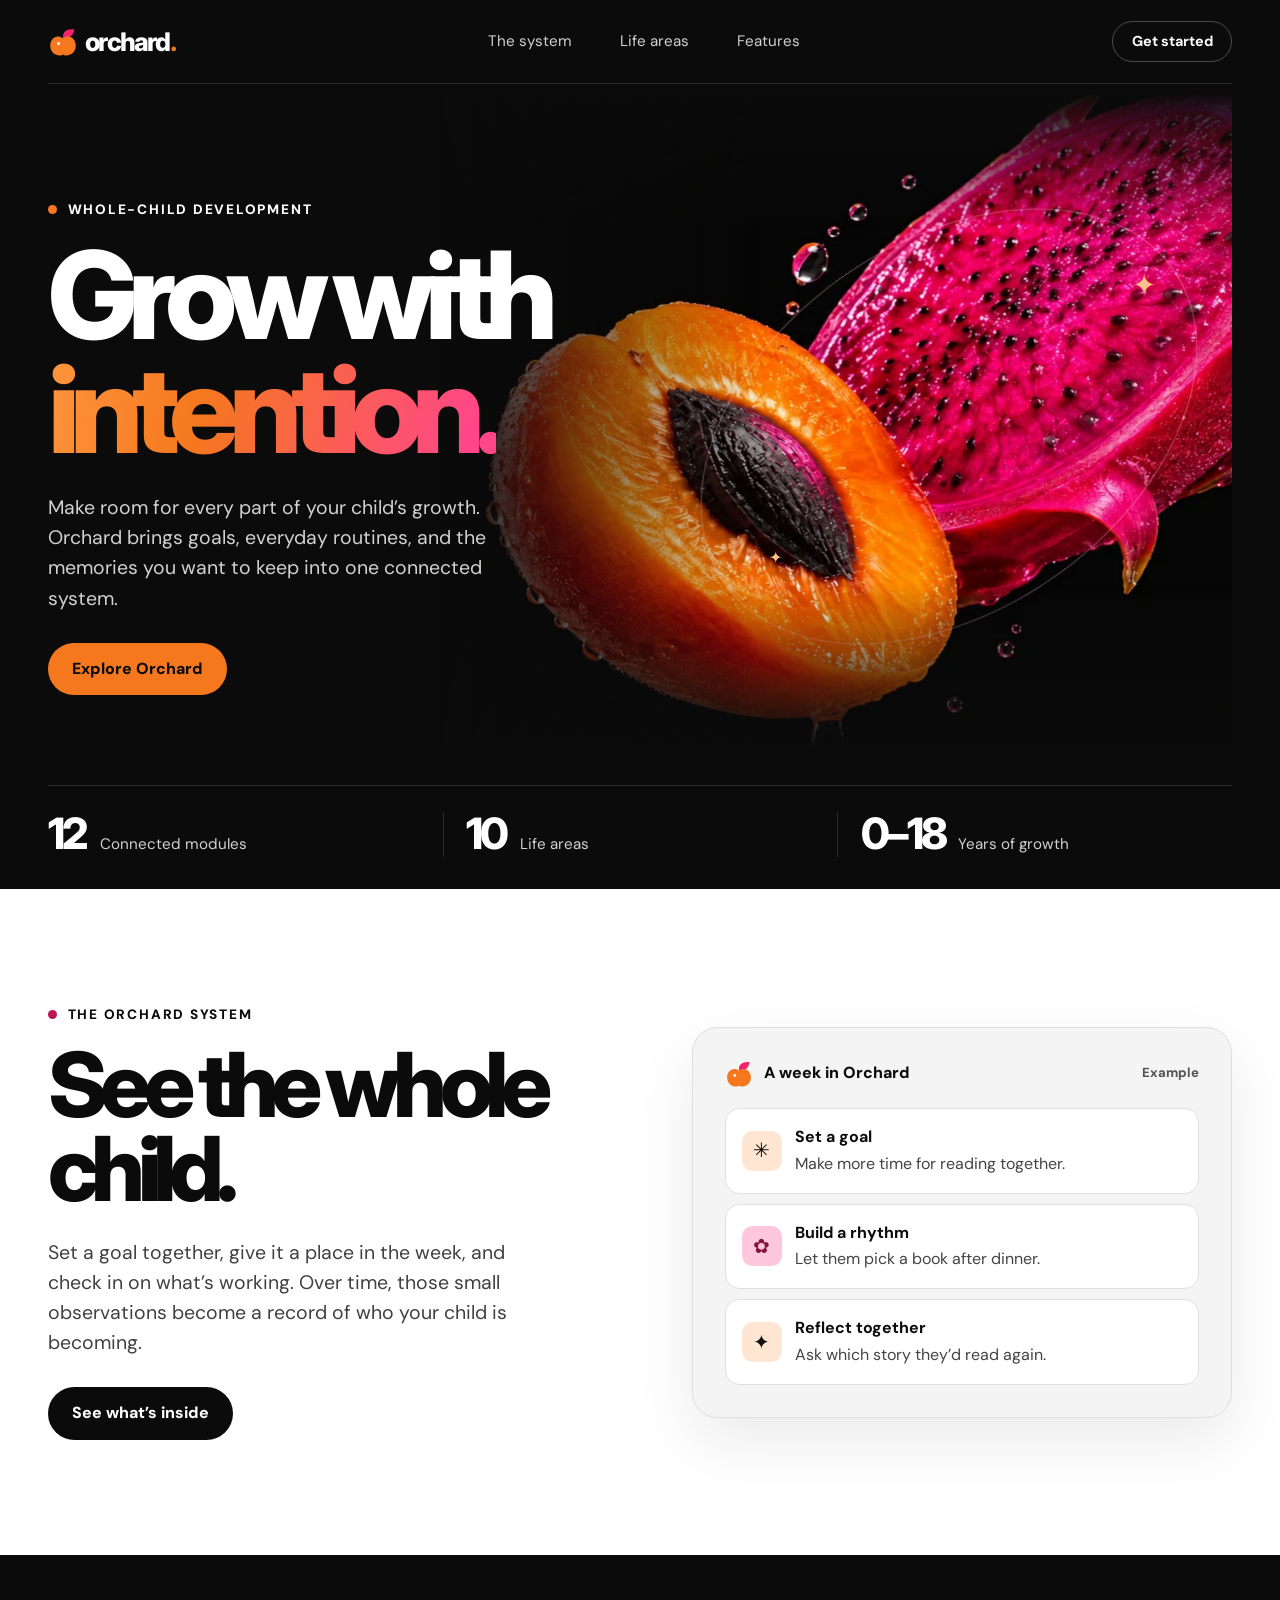
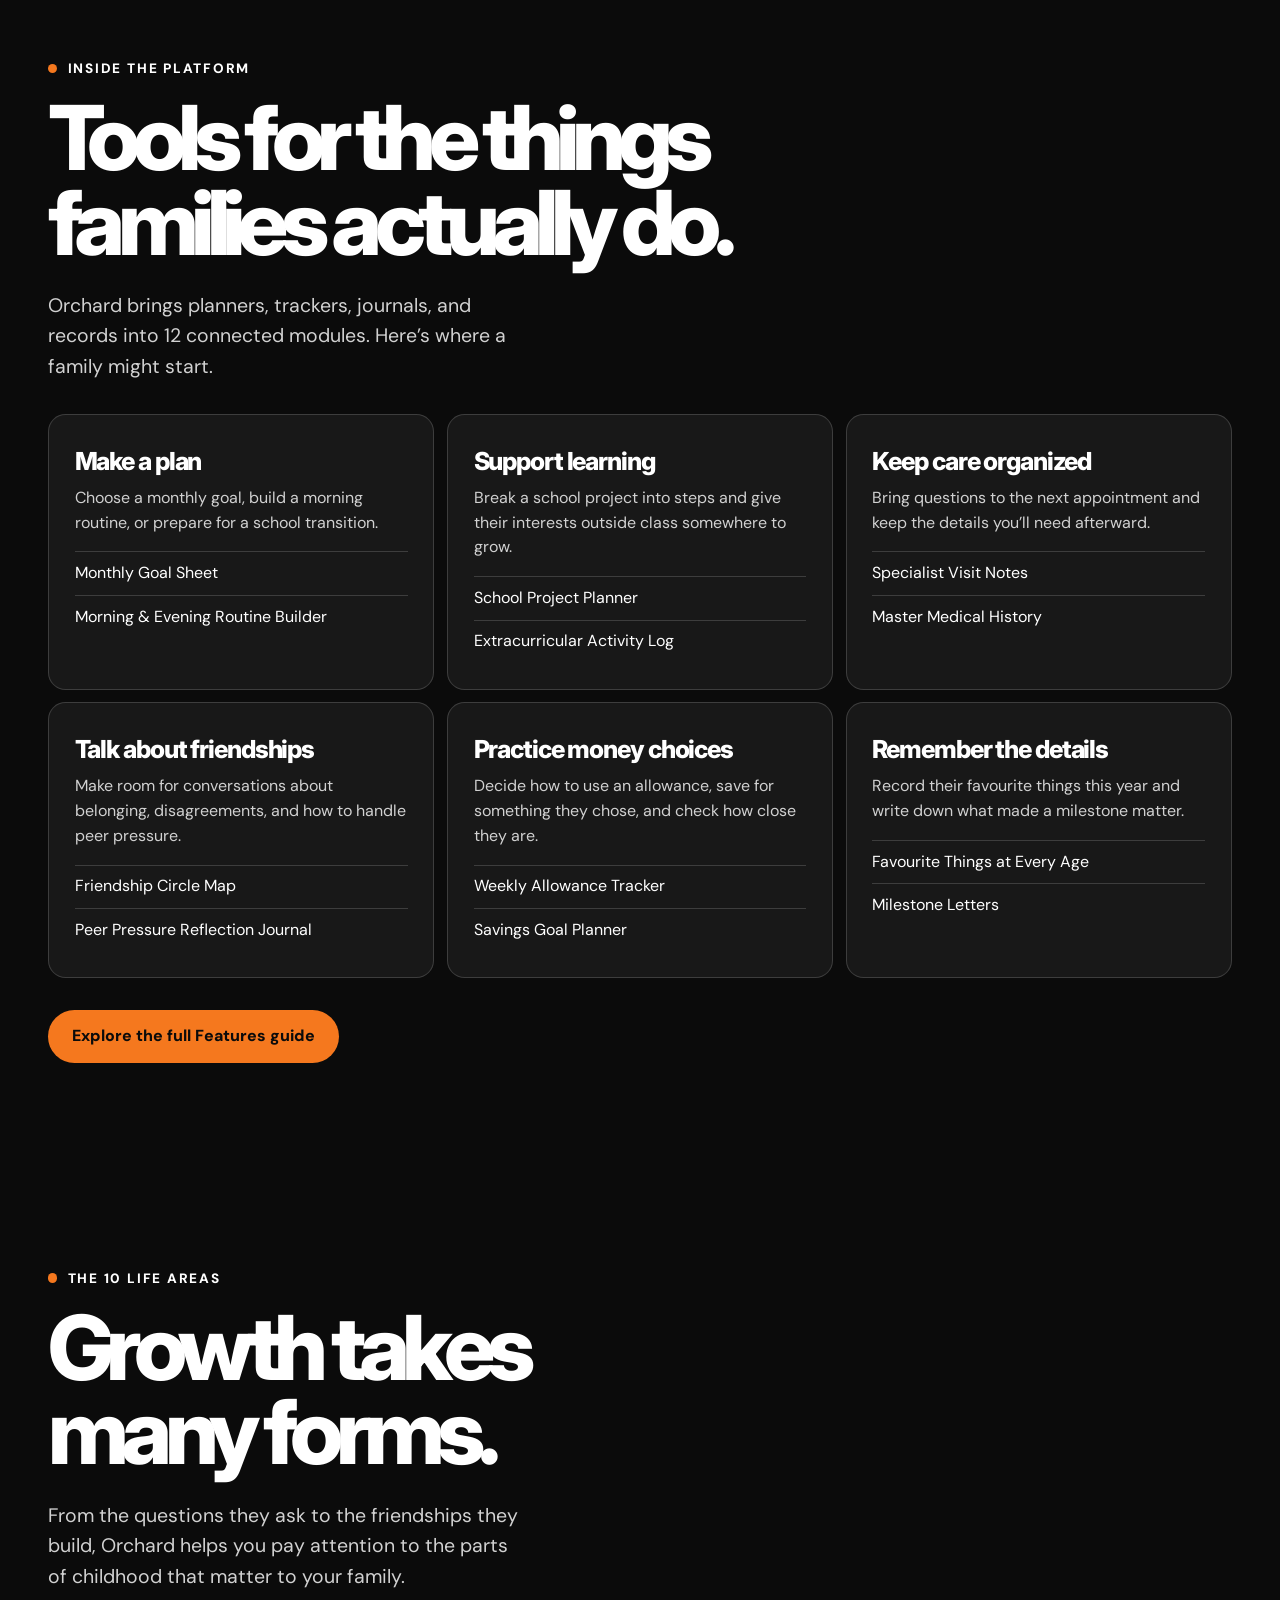
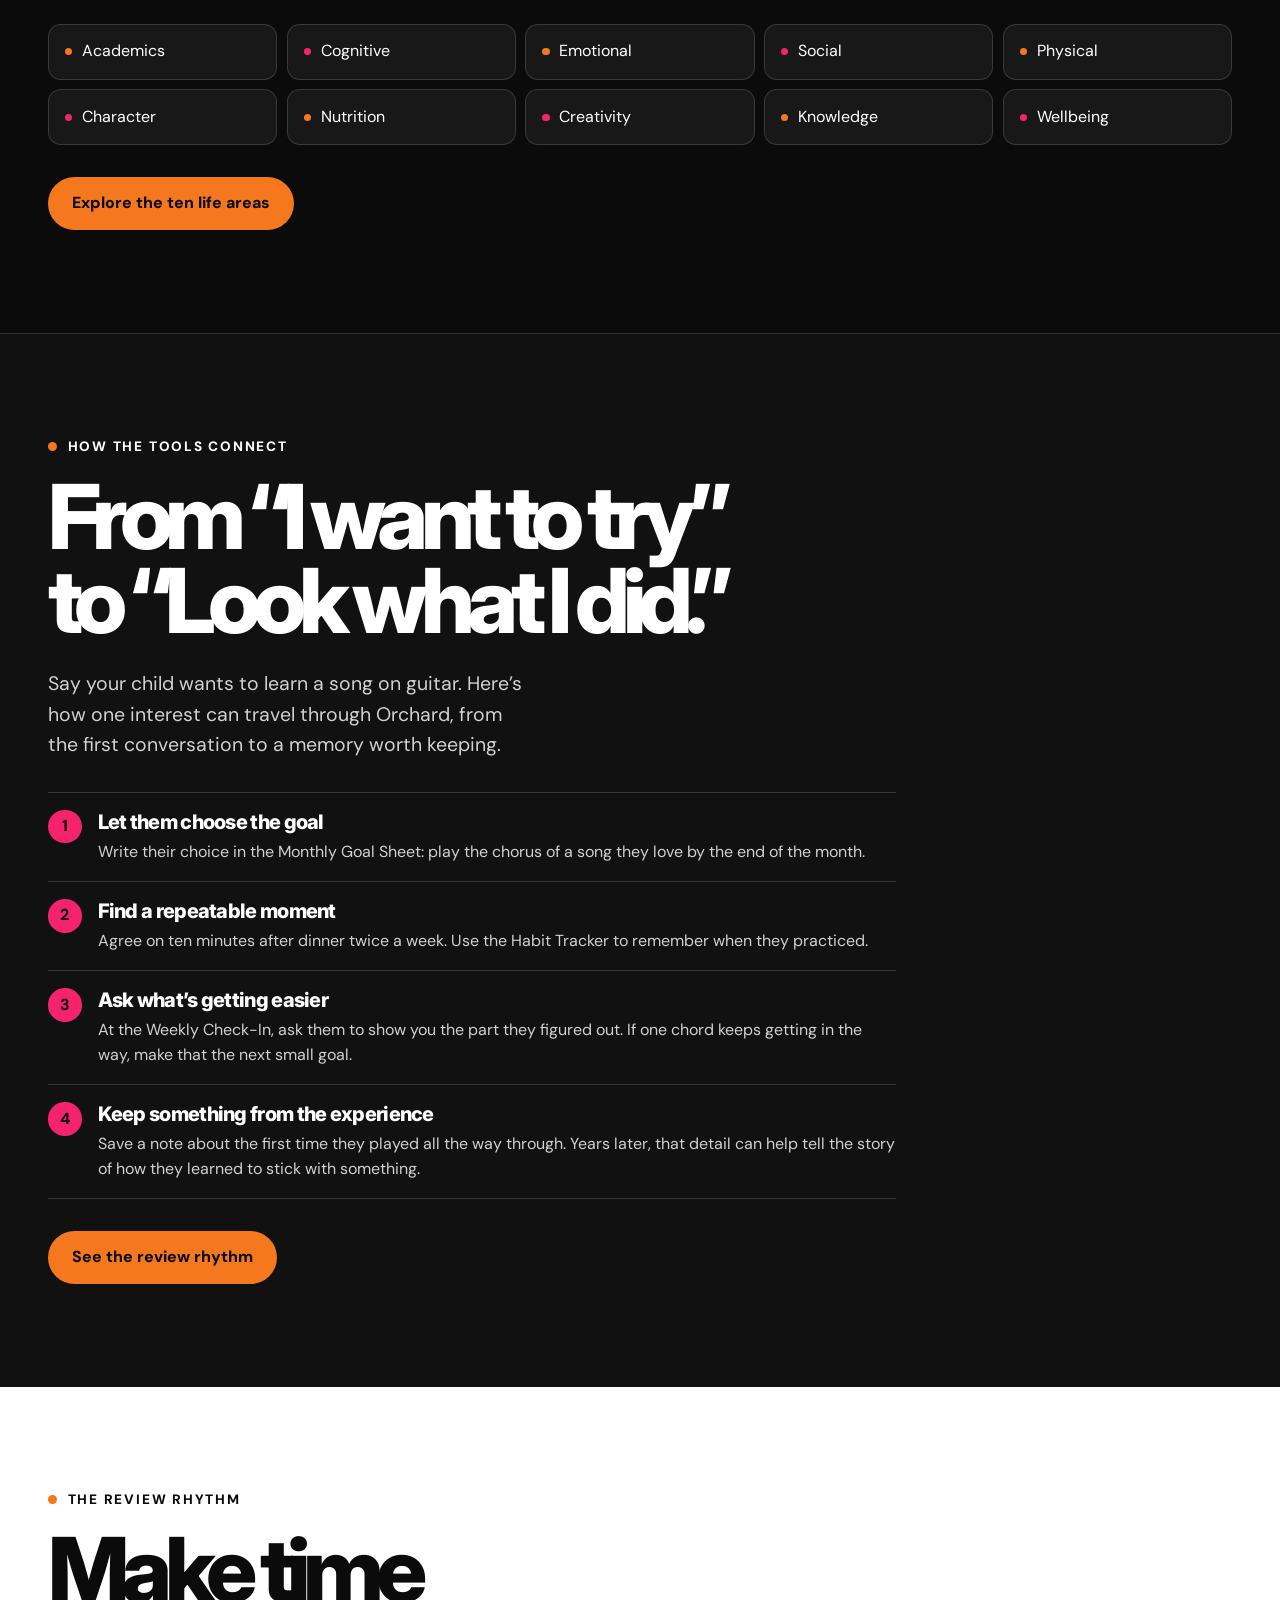
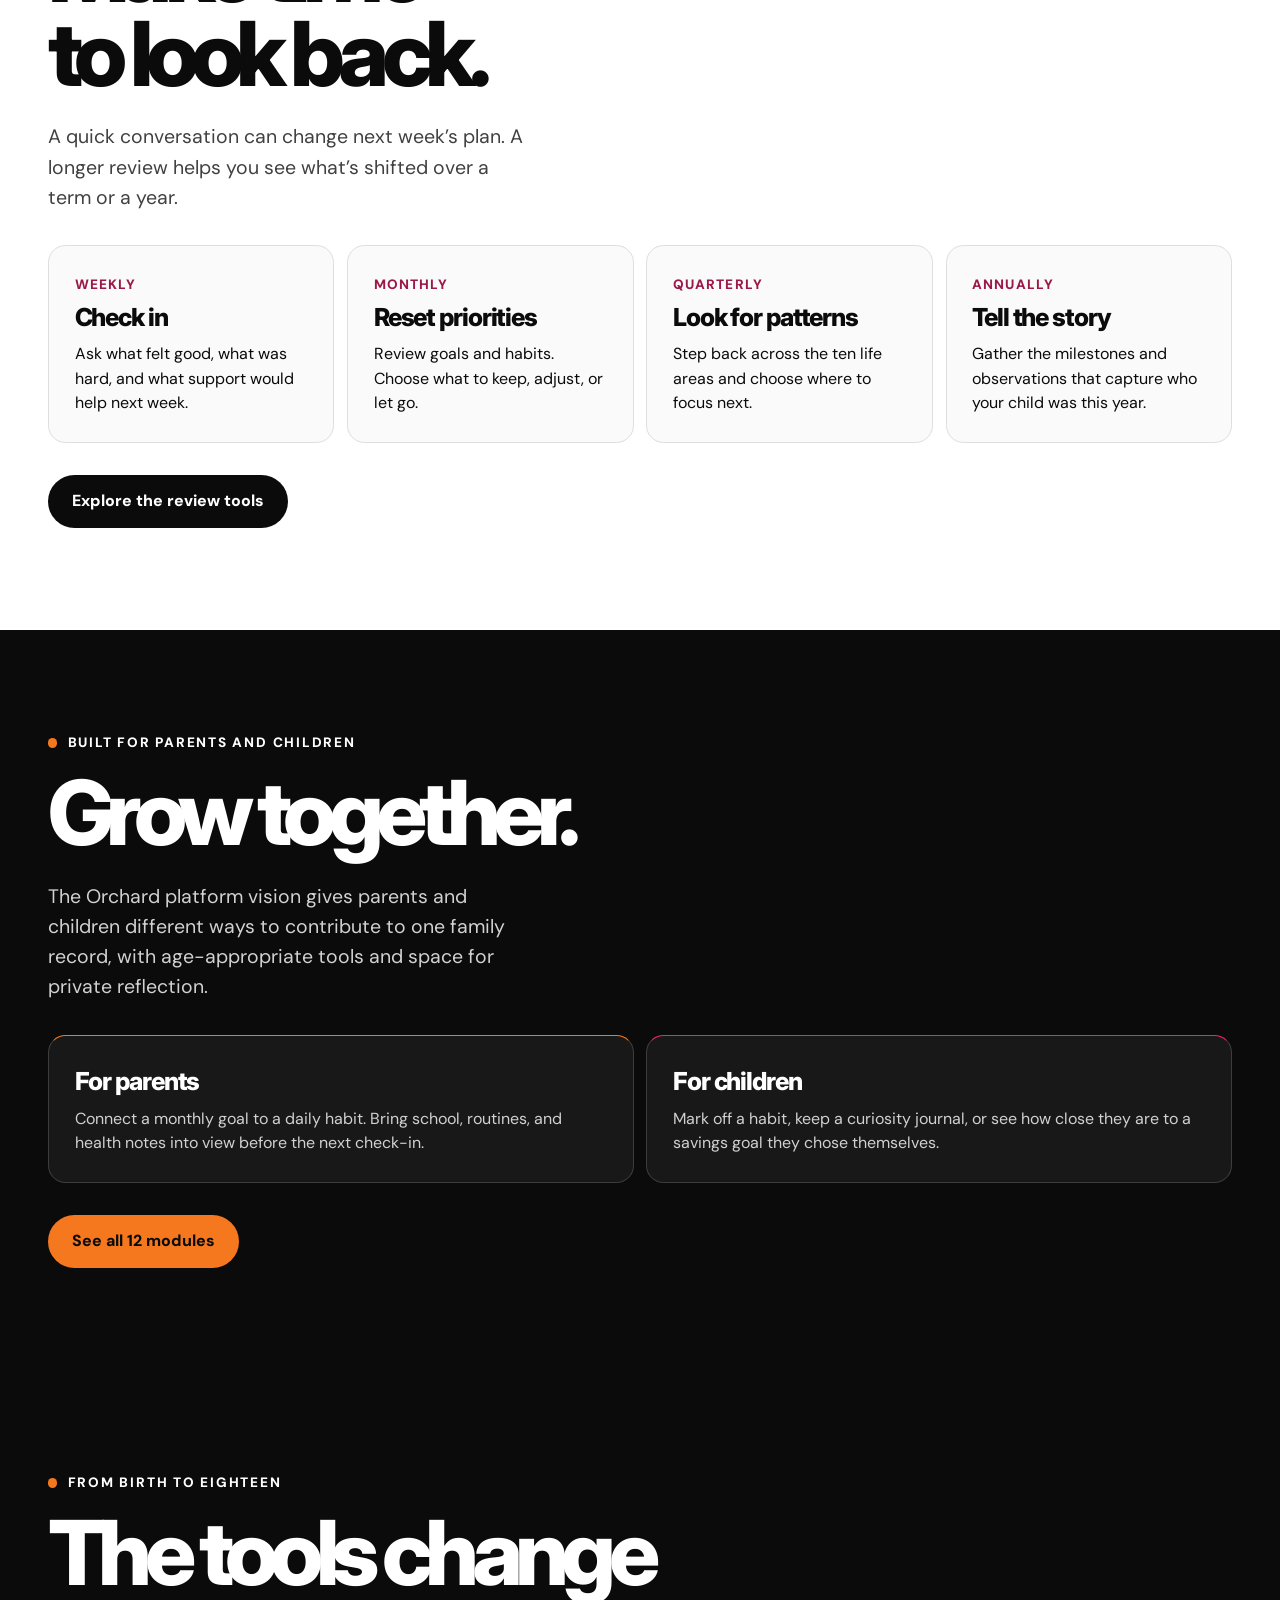
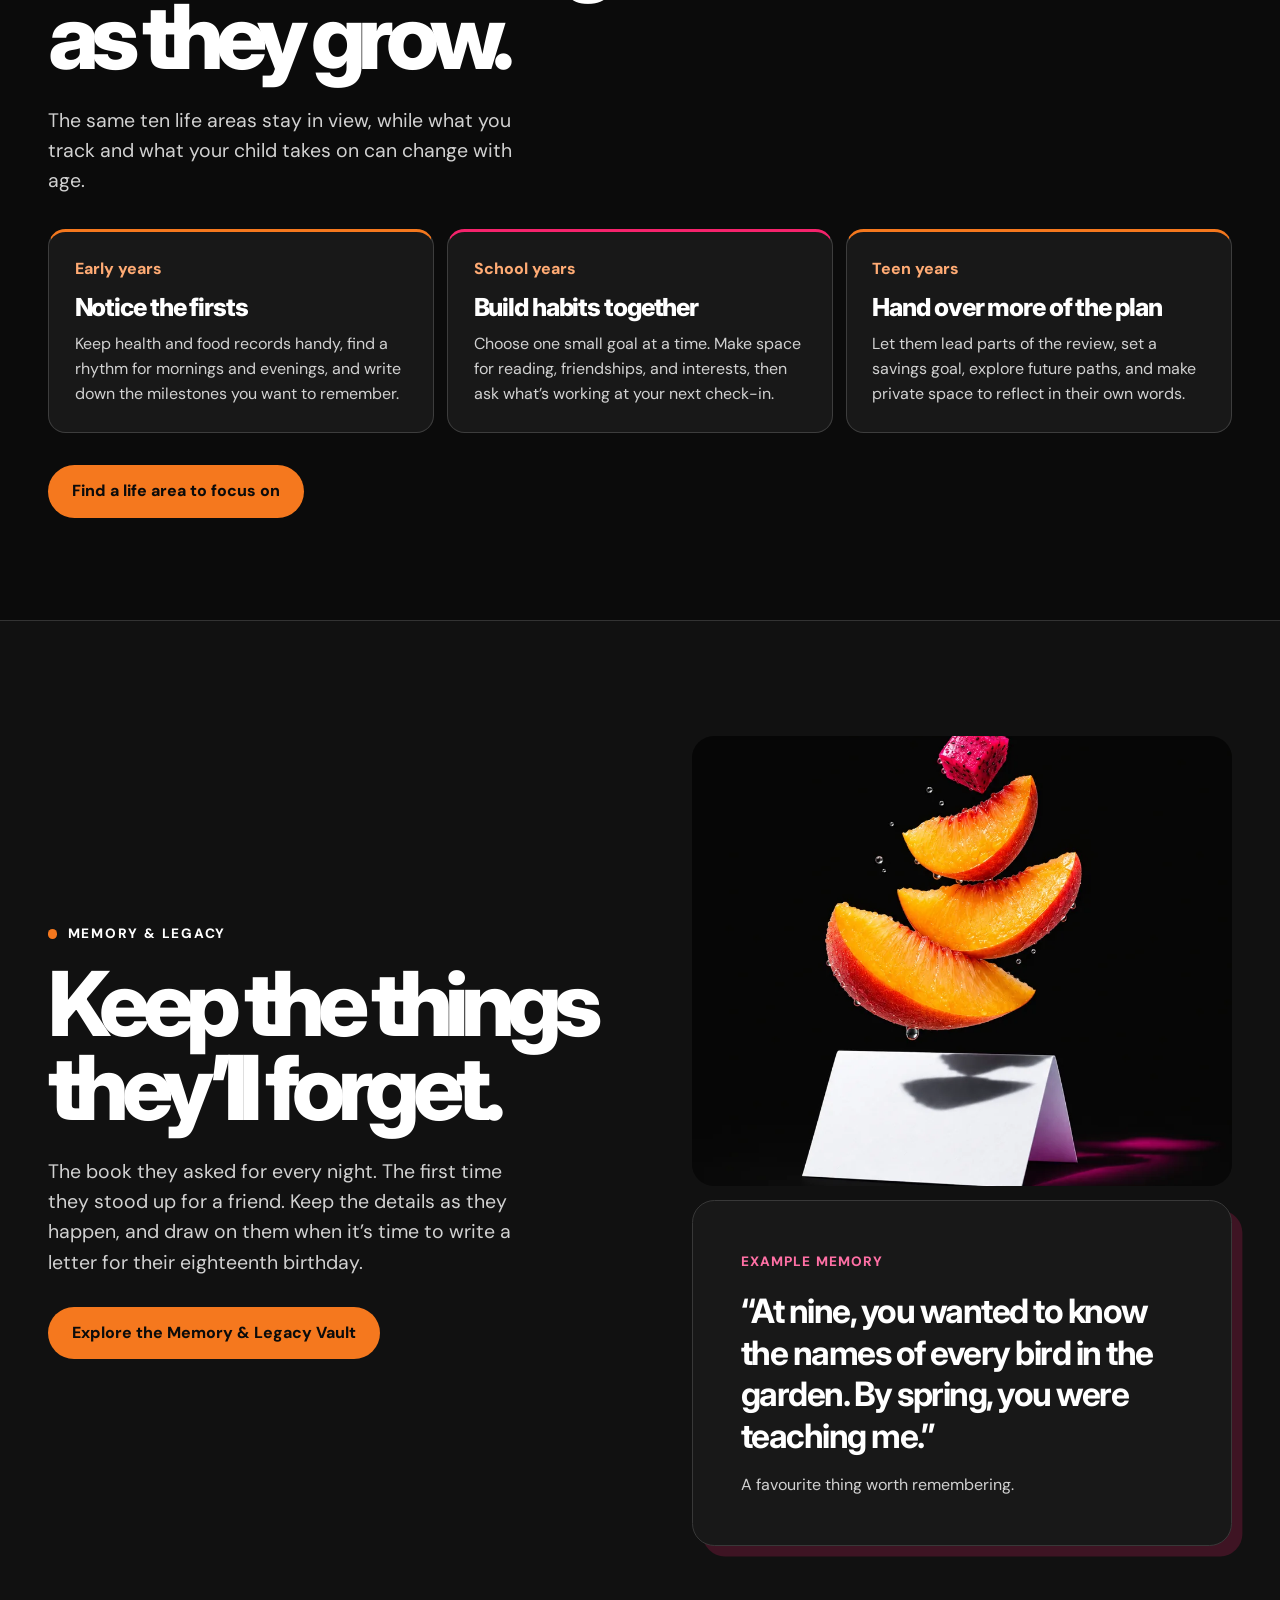
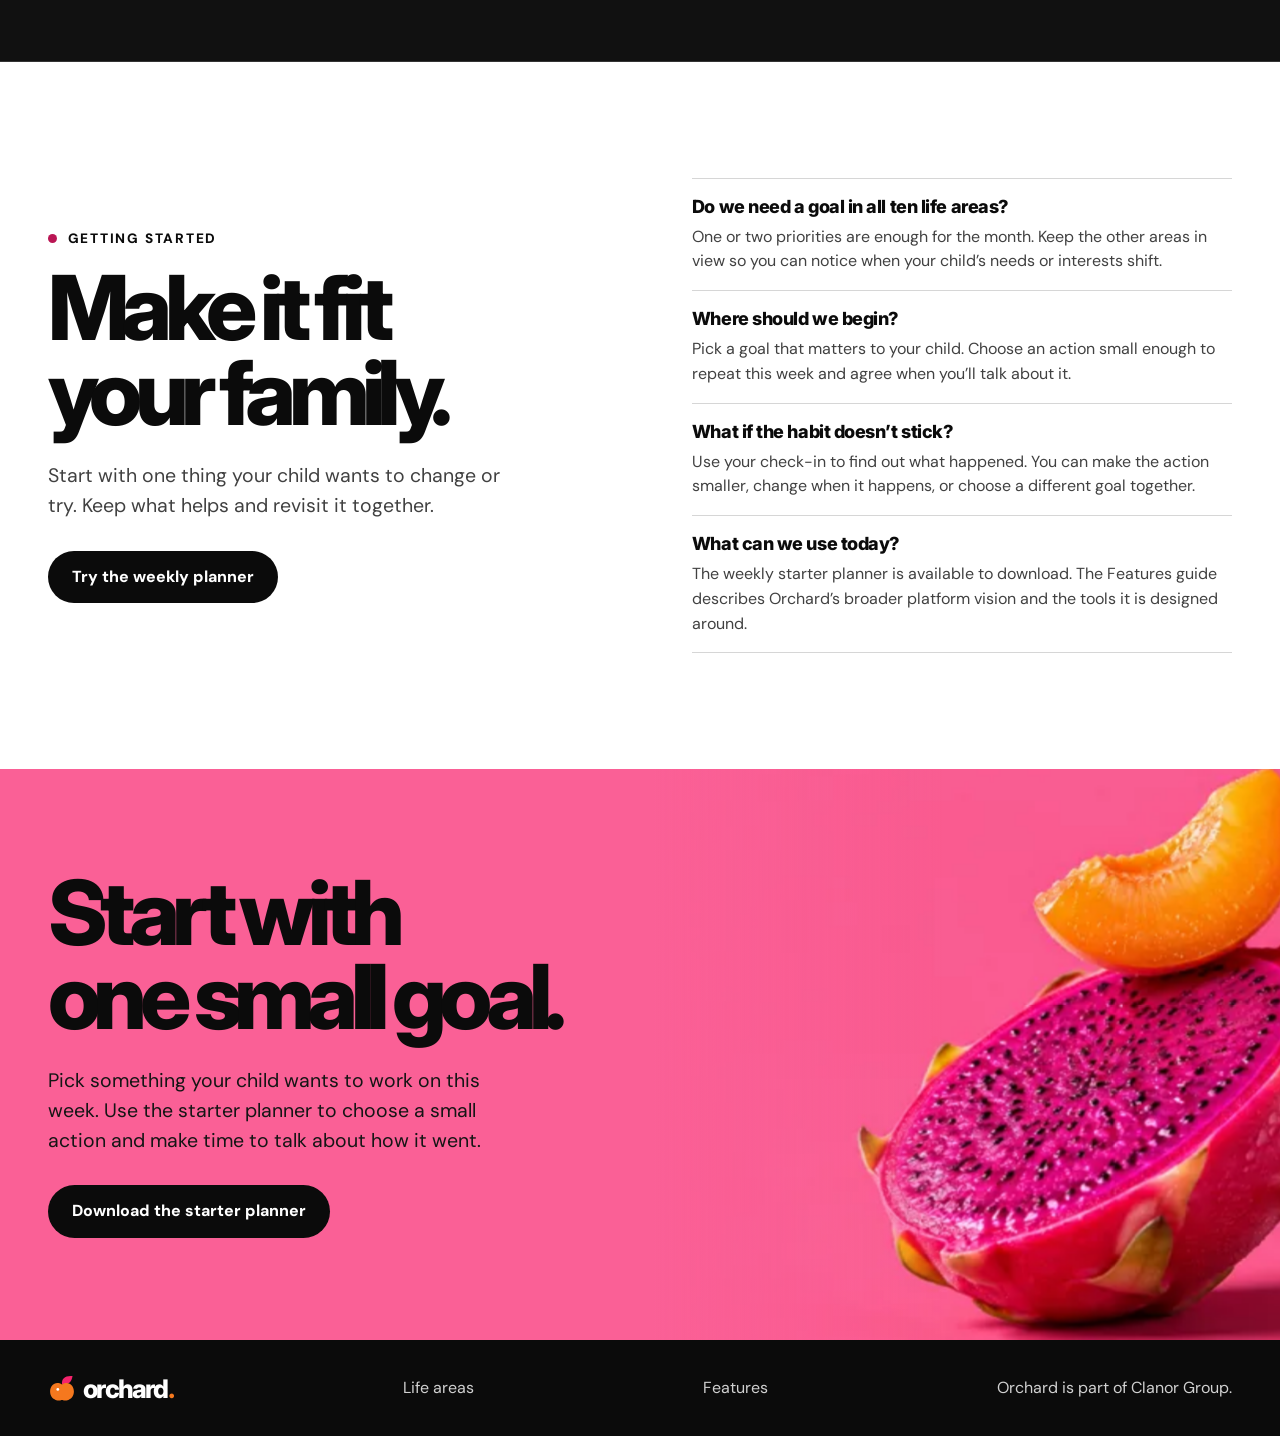
==== commit 4bc2d1f9: "Replace warm neutrals with black across Orchard" ====
--- a/index.html
+++ b/index.html
@@ -3,7 +3,7 @@
 <head>
   <meta charset="utf-8">
   <meta name="viewport" content="width=device-width, initial-scale=1">
-  <meta name="theme-color" content="#171114">
+  <meta name="theme-color" content="#0b0b0b">
   <meta name="description" content="Orchard is a whole-child development system for parents, from the first years to eighteen.">
   <title>Orchard — Grow with intention</title>
   <link rel="icon" href="assets/mark.svg" type="image/svg+xml">
@@ -84,7 +84,7 @@
           <li><div><h3>Ask what’s getting easier</h3><p>At the Weekly Check-In, ask them to show you the part they figured out. If one chord keeps getting in the way, make that the next small goal.</p></div></li>
           <li><div><h3>Keep something from the experience</h3><p>Save a note about the first time they played all the way through. Years later, that detail can help tell the story of how they learned to stick with something.</p></div></li>
         </ol>
-        <a class="button button-dark" href="#rhythm">See the review rhythm</a>
+        <a class="button" href="#rhythm">See the review rhythm</a>
       </div>
     </section>
     <section class="rhythm" id="rhythm" aria-labelledby="rhythm-title">
@@ -128,7 +128,7 @@
           <p class="eyebrow"><i></i> Memory &amp; legacy</p>
           <h2 id="legacy-title">Keep the things<br>they’ll forget.</h2>
           <p class="lede">The book they asked for every night. The first time they stood up for a friend. Keep the details as they happen, and draw on them when it’s time to write a letter for their eighteenth birthday.</p>
-          <a class="button button-dark" href="features.html#memory-legacy">Explore the Memory &amp; Legacy Vault</a>
+          <a class="button" href="features.html#memory-legacy">Explore the Memory &amp; Legacy Vault</a>
         </div>
         <div class="legacy-visual">
           <div class="editorial-art legacy-art" aria-hidden="true">
--- a/styles.css
+++ b/styles.css
@@ -1,9 +1,9 @@
 @charset "UTF-8";
 :root {
   color-scheme: dark;
-  --ink: #171114;
-  --cream: #fff3e7;
-  --muted: #d1bec6;
+  --ink: #0b0b0b;
+  --white: #ffffff;
+  --muted: #d1d1d1;
   --orange: #f5781e;
   --pink: #f5236c;
   --display: Inter, Arial, sans-serif;
@@ -11,7 +11,7 @@
 }
 *, *::before, *::after { box-sizing: border-box; }
 html { scroll-behavior: smooth; }
-body { margin: 0; background: var(--ink); color: var(--cream); font: 1rem/1.55 var(--body); }
+body { margin: 0; background: var(--ink); color: var(--white); font: 1rem/1.55 var(--body); }
 a { color: inherit; text-decoration: none; }
 a:focus-visible { outline: 3px solid currentColor; outline-offset: 5px; }
 img { display: block; max-width: 100%; }
@@ -20,7 +20,7 @@
 .brand { display: inline-flex; align-items: center; gap: .45rem; font: 800 1.6rem/1 var(--display); letter-spacing: -.07em; }
 .brand span { color: var(--orange); margin-left: -.4rem; }
 nav { display: flex; gap: clamp(1rem, 4vw, 3rem); color: var(--muted); font-size: .95rem; }
-nav a:hover { color: var(--cream); }
+nav a:hover { color: var(--white); }
 .nav-action { border: 1px solid #ffffff40; border-radius: 999px; padding: .53rem 1.15rem; font-weight: 700; font-size: .9rem; white-space: nowrap; }
 .nav-action:hover { border-color: var(--orange); }
 .hero { position: relative; isolation: isolate; padding-top: clamp(4rem, 9vw, 8rem); overflow: clip; }
@@ -32,7 +32,7 @@
 h1 em { font-style: normal; color: var(--orange); background: linear-gradient(105deg, #ff963f 0%, var(--orange) 35%, #ff4787 92%); background-clip: text; -webkit-text-fill-color: transparent; }
 h2 { font-size: clamp(3.3rem, 7vw, 6.35rem); }
 .lede { max-width: 30rem; margin: 1.65rem 0 1.8rem; color: var(--muted); font-size: clamp(1.05rem, 1.65vw, 1.22rem); }
-.button { display: inline-flex; min-height: 3.3rem; align-items: center; justify-content: center; border-radius: 999px; padding: .7rem 1.5rem; background: var(--orange); color: #211012; font-weight: 800; transition: background .2s, transform .2s; }
+.button { display: inline-flex; min-height: 3.3rem; align-items: center; justify-content: center; border-radius: 999px; padding: .7rem 1.5rem; background: var(--orange); color: #0b0b0b; font-weight: 800; transition: background .2s, transform .2s; }
 .button:hover { background: #ff9a4f; transform: translateY(-3px); }
 .hero-art { position: absolute; z-index: -1; inset: .5rem -10% auto 32%; height: min(57vw, 41rem); overflow: hidden; background: radial-gradient(ellipse, #712246, transparent 65%); }
 .hero-art img, .start-art img { width: 100%; height: 100%; object-fit: cover; }
@@ -47,34 +47,34 @@
 .stats div + div { border-left: 1px solid #ffffff22; padding-left: 1.4rem; }
 .stats dt { font: 800 clamp(1.55rem, 4vw, 2.7rem)/1 var(--display); letter-spacing: -.06em; }
 .stats dd { margin: 0; color: var(--muted); font-size: .95rem; }
-.system { background: var(--cream); color: var(--ink); }
+.system { background: var(--white); color: var(--ink); }
 .section-grid { display: grid; grid-template-columns: 1.05fr 1fr; align-items: center; gap: clamp(2rem, 6vw, 6rem); padding-block: clamp(4rem, 9vw, 8rem); }
-.system .lede { color: #51434a; }
+.system .lede { color: #414141; }
 .system .eyebrow i { background: #ba1654; }
-.button-dark { background: var(--ink); color: var(--cream); }
-.button-dark:hover { background: #43222f; }
-.practice { border-radius: 1.6rem; background: #f8e5e1; padding: clamp(1rem, 3vw, 2rem); border: 1px solid #e7cbc7; box-shadow: 0 1.5rem 4rem #3a142315; }
+.button-dark { background: var(--ink); color: var(--white); }
+.button-dark:hover { background: #262626; }
+.practice { border-radius: 1.6rem; background: #f4f4f4; padding: clamp(1rem, 3vw, 2rem); border: 1px solid #dedede; box-shadow: 0 1.5rem 4rem #00000015; }
 .practice-head { display: flex; align-items: center; gap: .7rem; font-weight: 800; }
-.example { margin-left: auto; font-size: .82rem; color: #6d4857; }
+.example { margin-left: auto; font-size: .82rem; color: #555555; }
 .practice ol { list-style: none; padding: 0; margin: 1.3rem 0 0; display: grid; gap: .65rem; }
-.practice li { display: flex; align-items: center; gap: .85rem; padding: 1rem; background: #fff7ef; border: 1px solid #ecd6ce; border-radius: .9rem; }
-.practice li p { margin: .1rem 0 0; color: #54444a; }
-.step-icon { display: grid; flex: none; place-items: center; width: 2.5rem; height: 2.5rem; background: #ffd2ae; border-radius: .65rem; color: #712e12; font-size: 1.25rem; }
+.practice li { display: flex; align-items: center; gap: .85rem; padding: 1rem; background: #ffffff; border: 1px solid #e0e0e0; border-radius: .9rem; }
+.practice li p { margin: .1rem 0 0; color: #444444; }
+.step-icon { display: grid; flex: none; place-items: center; width: 2.5rem; height: 2.5rem; background: #ffe6d3; border-radius: .65rem; color: #111111; font-size: 1.25rem; }
 .practice li:nth-child(2) .step-icon { background: #ffc7dc; color: #831442; }
 .areas { padding-block: clamp(4rem, 8vw, 7rem); }
 .area-list { display: grid; grid-template-columns: repeat(5, 1fr); gap: .6rem; margin: 2rem 0; padding: 0; list-style: none; }
-.area-list li { display: flex; align-items: center; gap: .6rem; min-height: 3.5rem; padding: .7rem 1rem; border-radius: .8rem; border: 1px solid #ffffff24; background: #21181e; }
+.area-list li { display: flex; align-items: center; gap: .6rem; min-height: 3.5rem; padding: .7rem 1rem; border-radius: .8rem; border: 1px solid #ffffff24; background: #181818; }
 .area-list li::before { content: ""; width: .45rem; height: .45rem; flex: none; border-radius: 50%; background: var(--pink); }
 .area-list li:nth-child(odd)::before { background: var(--orange); }
 .start { background: #fa6096; color: var(--ink); overflow: hidden; }
 .start-inner { position: relative; isolation: isolate; padding-block: clamp(4rem, 8vw, 7rem); }
 .start-content { width: 56%; }
-.start .lede { color: #361522; }
+.start .lede { color: #151515; }
 .start-art { position: absolute; z-index: -1; inset: 0 -8% 0 50%; overflow: hidden; }
 .start-art img { object-position: 80% center; animation: drift 7s ease-in-out forwards; }
 .start-art::after { content: ""; position: absolute; inset: 0; background: linear-gradient(90deg, #fa6096 2%, transparent 44%); }
 .footer { display: flex; align-items: center; justify-content: space-between; gap: 1rem; min-height: 6rem; color: var(--muted); }
-.footer .brand { color: var(--cream); }
+.footer .brand { color: var(--white); }
 @keyframes drift { from { transform: scale(1.02) translateY(-.4%); } to { transform: scale(1.1) translateY(1.6%); } }
 @keyframes orbit { to { transform: rotate(-35deg) scale(1.08); } }
 @keyframes gleam { from { opacity: .35; transform: scale(.75); } to { opacity: 1; transform: scale(1.15); } }
@@ -110,38 +110,39 @@
 }
 
 /* Platform overview and module catalog */
-.top nav a[aria-current="page"] { color: var(--cream); text-decoration: underline; text-underline-offset: .35em; }
+.top nav a[aria-current="page"] { color: var(--white); text-decoration: underline; text-underline-offset: .35em; }
 .depth-section { padding-block: clamp(4rem, 8vw, 7rem); }
-.rhythm, .feature-light { background: var(--cream); color: var(--ink); }
-.rhythm .lede, .feature-light .lede { color: #51434a; }
+.rhythm, .feature-light { background: var(--white); color: var(--ink); }
+.rhythm .lede, .feature-light .lede { color: #414141; }
 .rhythm-list, .roles, .feature-grid { display: grid; gap: .8rem; margin: 2rem 0; }
 .rhythm-list { grid-template-columns: repeat(4, minmax(0, 1fr)); list-style: none; padding: 0; }
 .rhythm-list li, .roles article, .feature-card { padding: clamp(1rem, 2.5vw, 1.6rem); border-radius: 1.1rem; }
-.rhythm-list li { border: 1px solid #ead1c7; background: #fff9f2; }
+.rhythm-list li { border: 1px solid #dedede; background: #fafafa; }
 .rhythm-list span, .legacy-note span { color: #9b1848; font-size: .85rem; font-weight: 800; text-transform: uppercase; letter-spacing: .08em; }
 .rhythm-list h3, .roles h3, .feature-card h3 { margin: .45rem 0; font: 800 clamp(1.2rem, 2.1vw, 1.55rem)/1.12 var(--display); letter-spacing: -.045em; }
 .rhythm-list p, .roles p, .feature-card p { margin: .65rem 0 0; }
 .roles { grid-template-columns: repeat(2, minmax(0, 1fr)); }
-.roles article, .feature-card { border: 1px solid #ffffff29; background: #24191f; }
+.roles article, .feature-card { border: 1px solid #ffffff29; background: #181818; }
 .roles article:first-child { border-top-color: var(--orange); }
 .roles article:last-child { border-top-color: var(--pink); }
 .roles p, .feature-card p { color: var(--muted); }
-.legacy { background: #ffd8c2; color: var(--ink); }
-.legacy .lede { color: #503335; }
-.legacy-note { border: 1px solid #e9baa6; border-radius: 1.4rem; padding: clamp(1.5rem, 4vw, 3rem); background: #fff3e7; box-shadow: .65rem .65rem 0 #f5236c32; }
+.legacy { background: #111111; color: var(--white); border-block: 1px solid #ffffff24; }
+.legacy .lede { color: #d1d1d1; }
+.legacy-note { border: 1px solid #383838; border-radius: 1.4rem; padding: clamp(1.5rem, 4vw, 3rem); background: #181818; box-shadow: .65rem .65rem 0 #f5236c32; }
+.legacy-note span { color: #ff70a5; }
 .legacy-note blockquote { margin: 1rem 0; font: 700 clamp(1.45rem, 3vw, 2.1rem)/1.24 var(--display); letter-spacing: -.045em; }
-.legacy-note p { margin: 0; color: #61444a; }
+.legacy-note p { margin: 0; color: #d1d1d1; }
 .feature-hero .lede { max-width: 34rem; }
 .feature-hero { background: radial-gradient(ellipse at 85% 35%, #5c173b 0, transparent 56%); }
 .feature-index { display: flex; list-style: none; padding: 0; gap: .65rem 1.5rem; flex-wrap: wrap; margin: 1.75rem 0 0; color: var(--muted); }
 .feature-index a { text-decoration: underline; text-underline-offset: .28em; }
 .feature-band h2 { max-width: 14ch; font-size: clamp(3rem, 6vw, 5.4rem); }
 .feature-grid { grid-template-columns: repeat(3, minmax(0, 1fr)); }
-.feature-light .feature-card { background: #fff9f2; border: 1px solid #ead1c7; }
-.feature-light .feature-card p { color: #51434a; }
+.feature-light .feature-card { background: #fafafa; border: 1px solid #dedede; }
+.feature-light .feature-card p { color: #414141; }
 .feature-card ul { list-style: none; margin: 1rem 0 0; padding: 0; }
 .feature-card li { padding: .55rem 0; border-top: 1px solid #ffffff29; }
-.feature-light .feature-card li { border-color: #ead1c7; }
+.feature-light .feature-card li { border-color: #dedede; }
 .feature-card[id] { scroll-margin-top: 1rem; }
 
 @media (max-width: 800px) {
@@ -162,14 +163,13 @@
 .life-hero h1 { font-size: clamp(3.5rem, 8.4vw, 7.5rem); }
 .life-art { min-width: 0; overflow: hidden; border-radius: 1.5rem; border: 1px solid #ffffff24; }
 .life-art img { width: 100%; aspect-ratio: 4 / 3; object-fit: cover; object-position: 68%; animation: drift 4.6s ease-in-out forwards; }
-.life-index { display: flex; flex-wrap: wrap; gap: .65rem 1.25rem; list-style: none; padding: 0; margin: 1.8rem 0; }
-.life-index a, .tool-link { color: #86183f; text-decoration: underline; text-underline-offset: .25em; font-weight: 700; }
+.tool-link { color: #86183f; text-decoration: underline; text-underline-offset: .25em; font-weight: 700; }
 .life-grid { display: grid; grid-template-columns: repeat(2, minmax(0, 1fr)); gap: .85rem; margin: 2rem 0; }
 .life-grid .life-card { display: flex; flex-direction: column; padding: clamp(1.2rem, 3vw, 2rem); border-top: 3px solid var(--orange); }
 .life-grid .life-card:nth-child(even) { border-top-color: var(--pink); }
-.life-card dl { margin: 1.1rem 0 1.3rem; padding-top: .9rem; border-top: 1px solid #ead1c7; }
+.life-card dl { margin: 1.1rem 0 1.3rem; padding-top: .9rem; border-top: 1px solid #dedede; }
 .life-card dt { font-weight: 800; }
-.life-card dd { margin: .12rem 0 .7rem; color: #51434a; }
+.life-card dd { margin: .12rem 0 .7rem; color: #414141; }
 .life-card .tool-link { margin-top: auto; align-self: flex-start; }
 @media (max-width: 650px) {
   .life-hero .section-grid, .life-grid { grid-template-columns: 1fr; }
@@ -189,13 +189,13 @@
   min-width: 0;
   aspect-ratio: 1;
   border-radius: 1.4rem;
-  background: #28151f;
+  background: #0b0b0b;
 }
 .editorial-art img { width: 100%; height: 100%; object-fit: cover; }
 .editorial-art.in-view img { animation: editorial-drift 4.6s cubic-bezier(.2, .65, .3, 1) both; }
-.legacy-art { aspect-ratio: 6 / 5; background: #eeb89d; }
+.legacy-art { aspect-ratio: 6 / 5; background: #0b0b0b; }
 .legacy-visual { display: grid; gap: .85rem; }
-.feature-art { box-shadow: 0 1.1rem 4rem #0b050a55; }
+.feature-art { box-shadow: 0 1.1rem 4rem #00000055; }
 .feature-hero-grid { grid-template-columns: minmax(0, 1.2fr) minmax(0, .8fr); }
 .feature-hero-grid h1 { font-size: clamp(3.25rem, 6.8vw, 6.2rem); }
 .garden-layout { display: grid; grid-template-columns: minmax(0, 1.2fr) minmax(0, .8fr); align-items: center; gap: clamp(2rem, 5vw, 4.5rem); }
@@ -211,19 +211,19 @@
 }
 
 /* Homepage platform examples */
-.story-band { background: #ffd8c2; color: var(--ink); }
-.story-band .lede { color: #503335; }
+.story-band { background: #111111; color: var(--white); border-top: 1px solid #ffffff24; }
+.story-band .lede { color: #d1d1d1; }
 .story-steps { list-style: none; counter-reset: story; padding: 0; margin: 2rem 0; max-width: 53rem; }
-.story-steps li { display: grid; grid-template-columns: auto 1fr; gap: 1rem; padding: 1.05rem 0; border-top: 1px solid #b66b5b60; counter-increment: story; }
-.story-steps li:last-child { border-bottom: 1px solid #b66b5b60; }
-.story-steps li::before { content: counter(story); display: grid; place-items: center; width: 2.1rem; height: 2.1rem; border-radius: 50%; background: var(--ink); color: var(--cream); font-weight: 800; }
+.story-steps li { display: grid; grid-template-columns: auto 1fr; gap: 1rem; padding: 1.05rem 0; border-top: 1px solid #ffffff2b; counter-increment: story; }
+.story-steps li:last-child { border-bottom: 1px solid #ffffff2b; }
+.story-steps li::before { content: counter(story); display: grid; place-items: center; width: 2.1rem; height: 2.1rem; border-radius: 50%; background: var(--pink); color: var(--ink); font-weight: 800; }
 .story-steps h3 { margin: 0; font: 800 1.25rem/1.25 var(--display); letter-spacing: -.035em; }
-.story-steps p { margin: .3rem 0 0; color: #503335; }
+.story-steps p { margin: .3rem 0 0; color: #d1d1d1; }
 .stage-grid .feature-card { border-top: 3px solid var(--orange); }
 .stage-grid .feature-card:nth-child(2) { border-top-color: var(--pink); }
 .stage-grid .stage-label { margin: 0 0 .75rem; color: #ffab74; font-weight: 800; }
 .home-questions { margin: 0; }
-.home-questions div { padding: 1rem 0; border-top: 1px solid #d6b8ae; }
-.home-questions div:last-child { border-bottom: 1px solid #d6b8ae; }
+.home-questions div { padding: 1rem 0; border-top: 1px solid #d6d6d6; }
+.home-questions div:last-child { border-bottom: 1px solid #d6d6d6; }
 .home-questions dt { font: 800 1.13rem/1.3 var(--display); letter-spacing: -.025em; }
-.home-questions dd { margin: .4rem 0 0; color: #51434a; }
+.home-questions dd { margin: .4rem 0 0; color: #414141; }
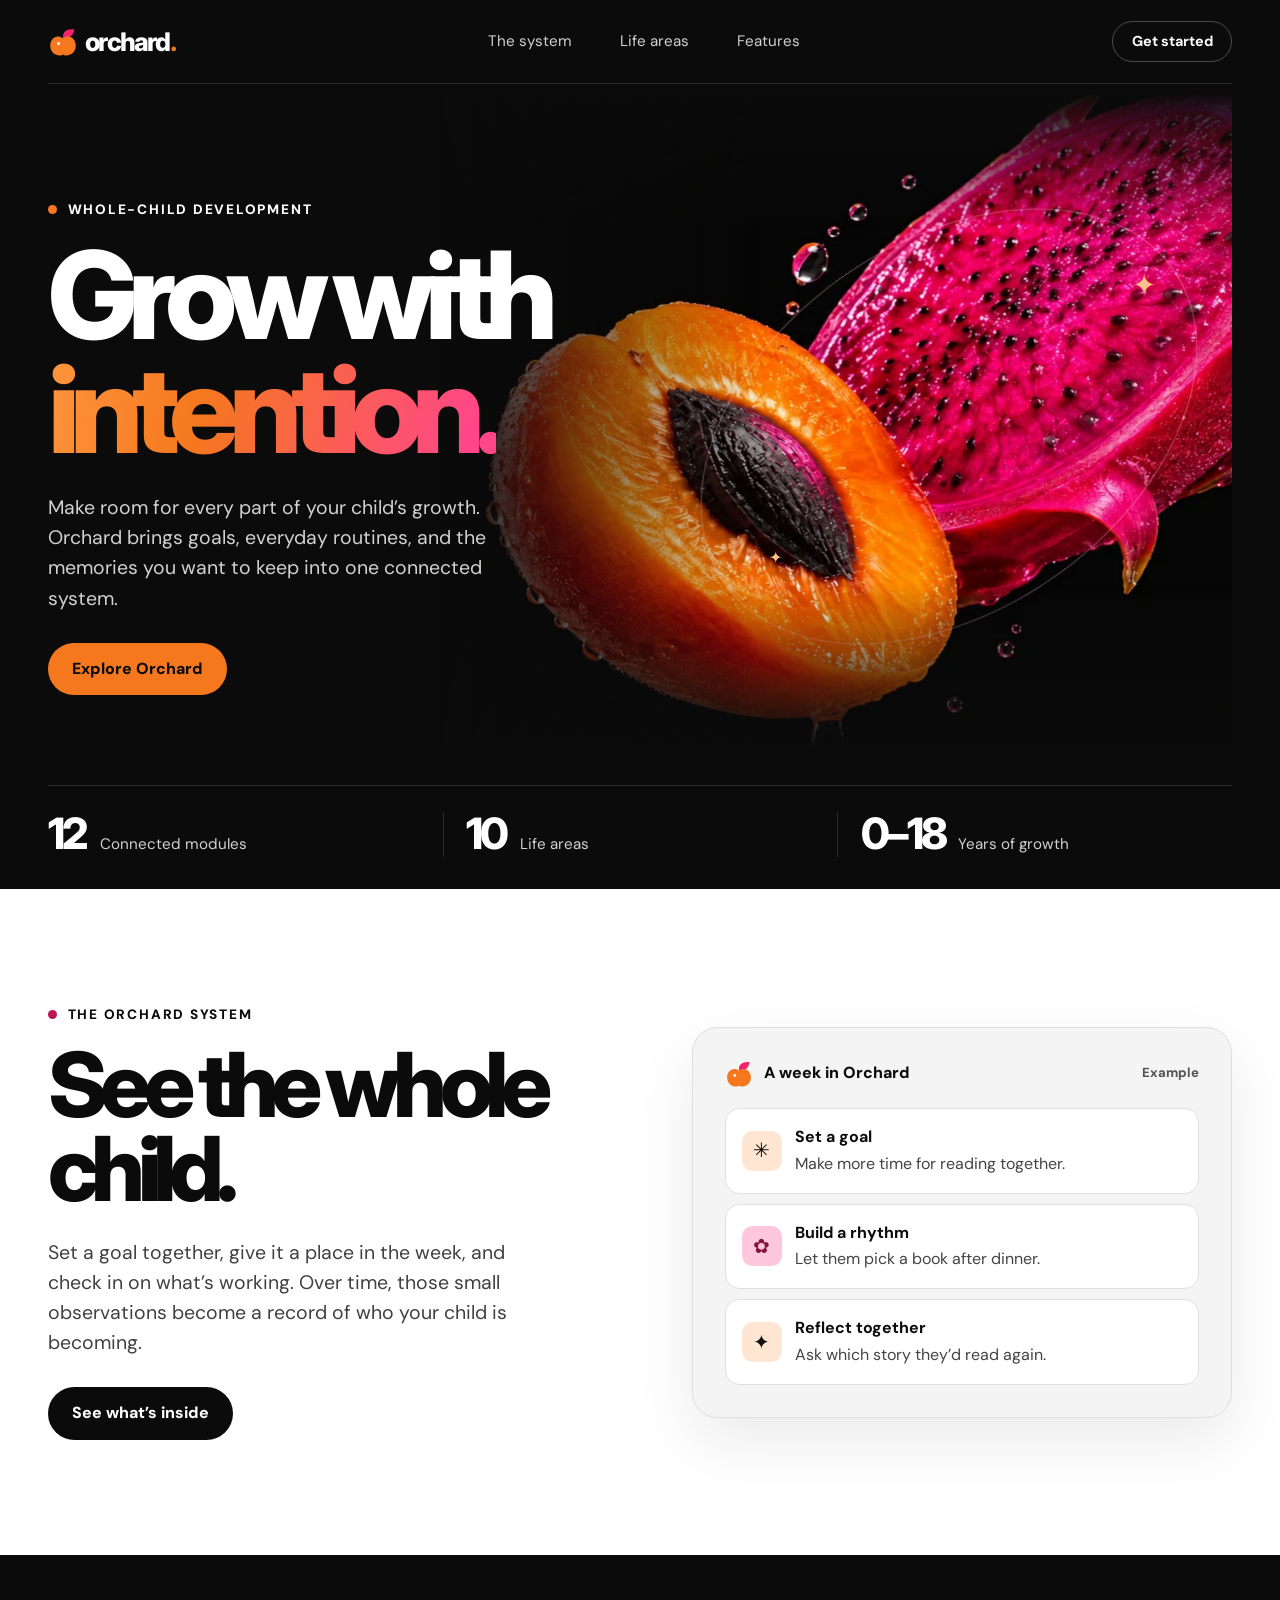
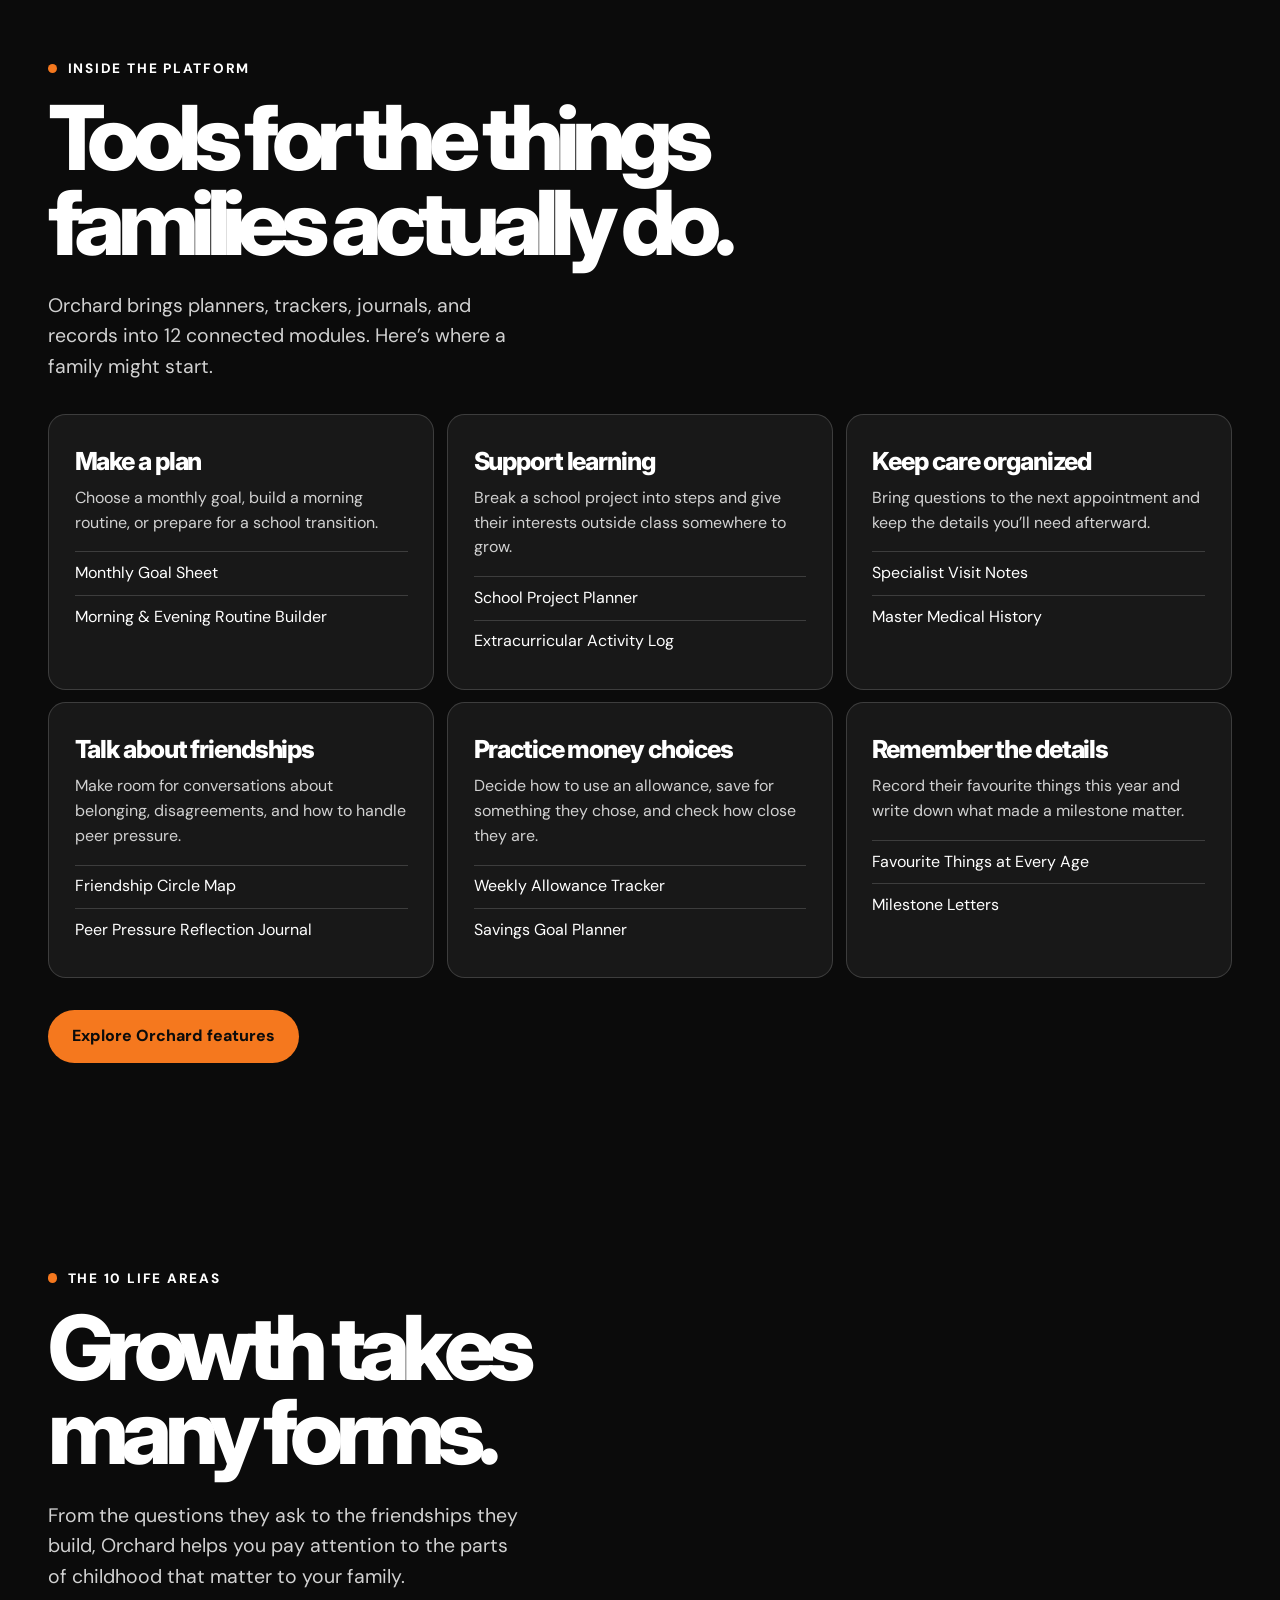
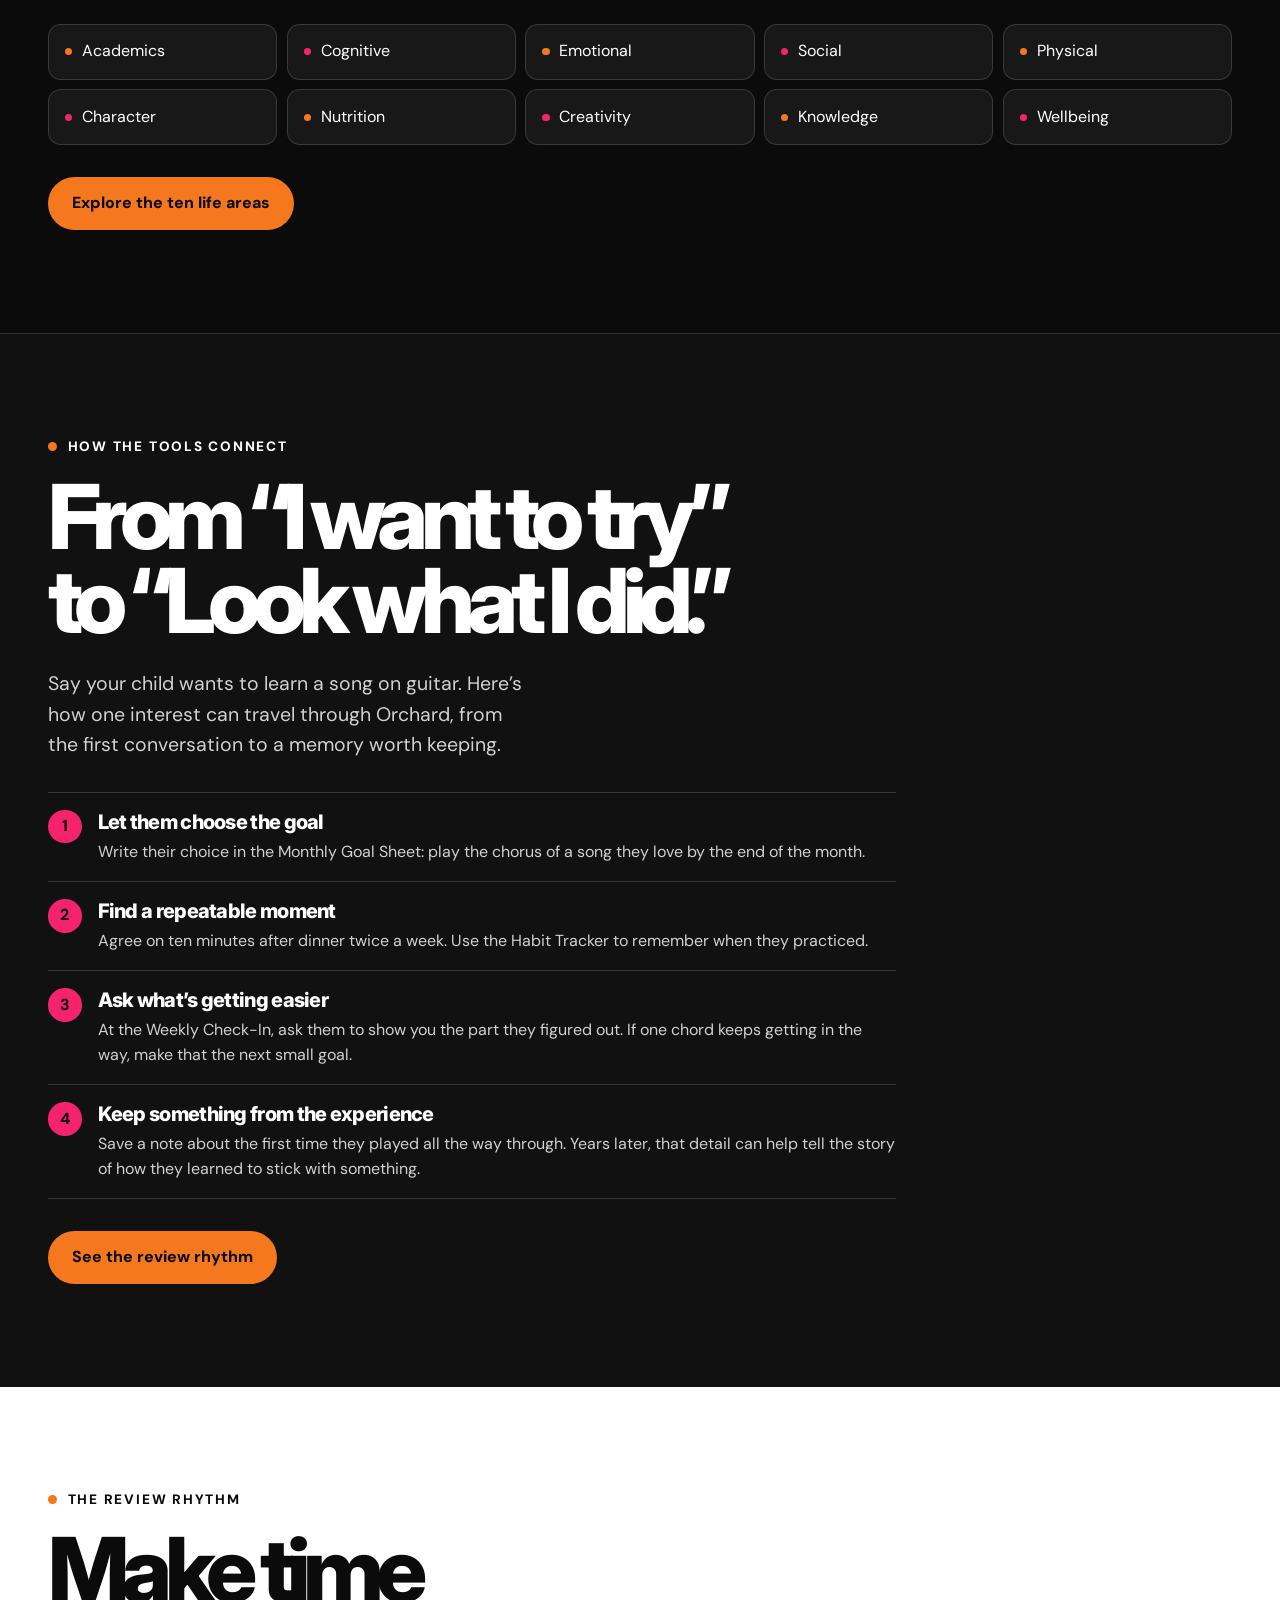
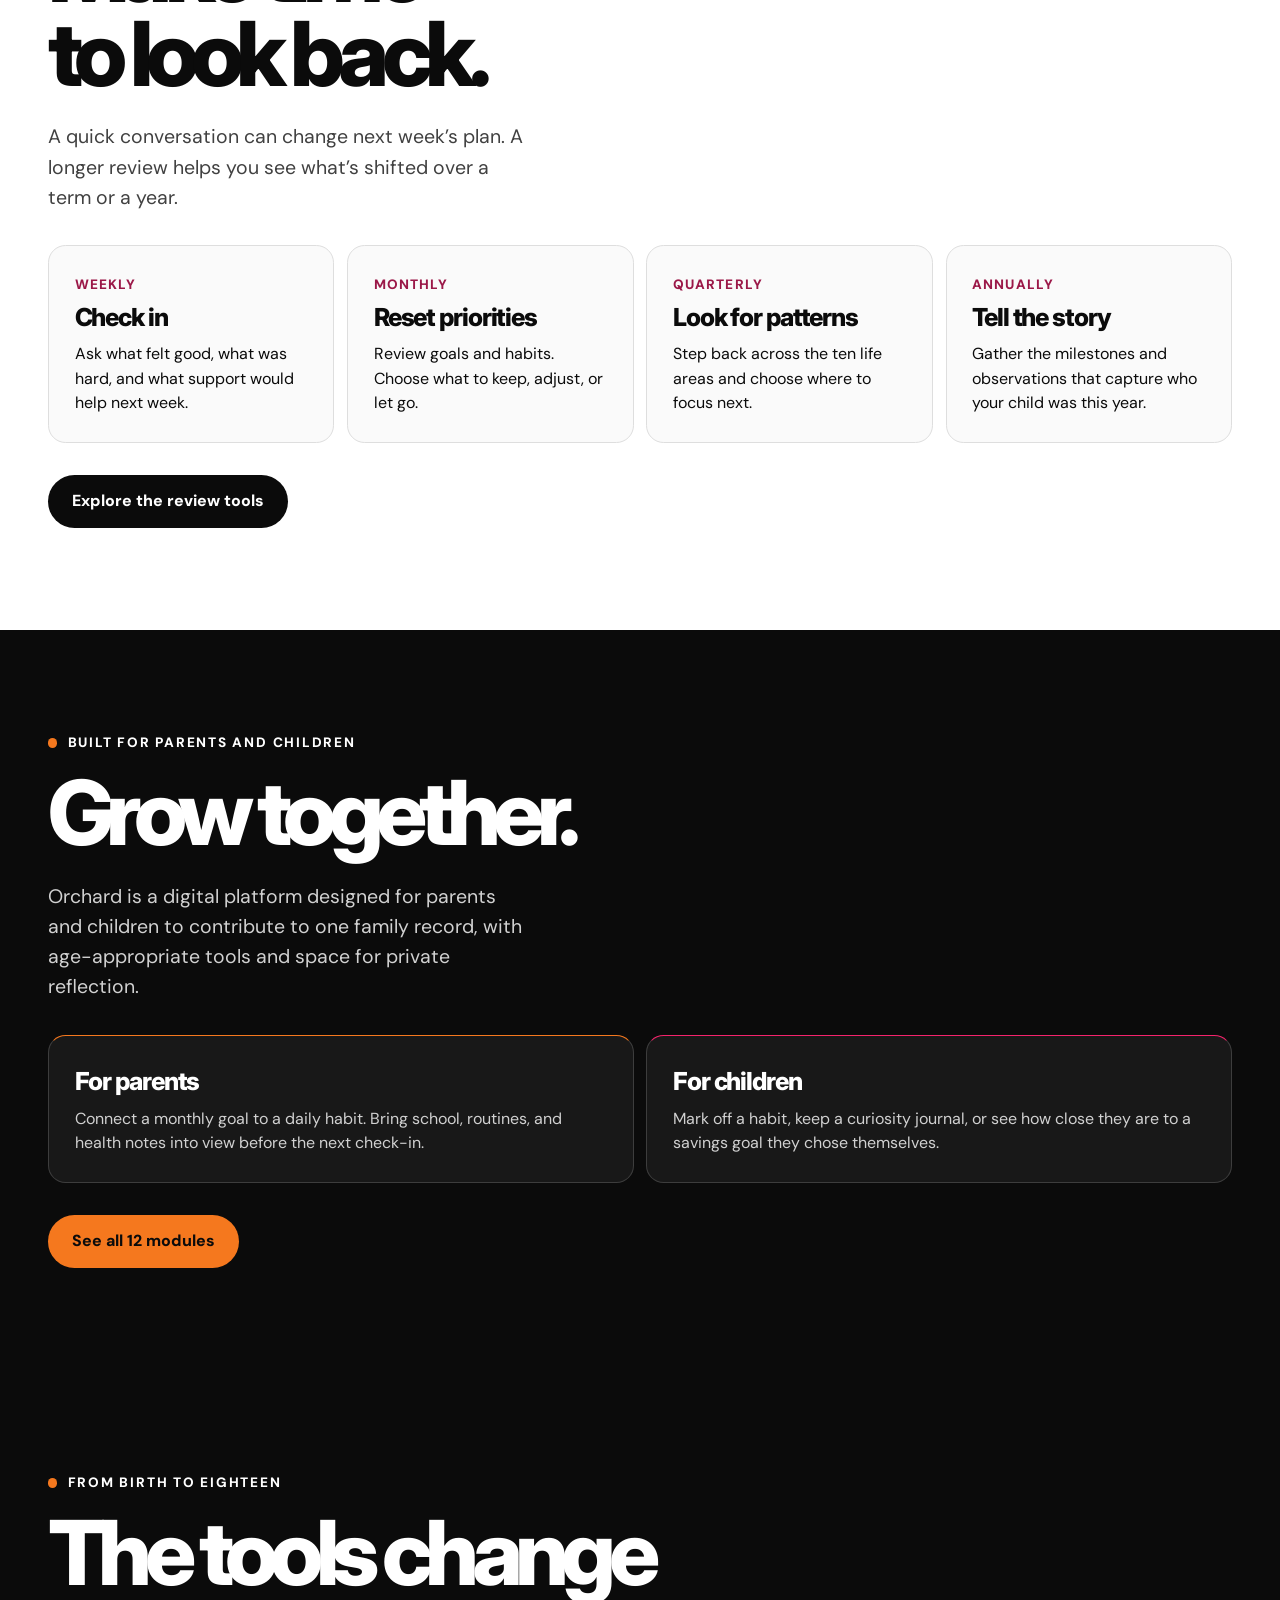
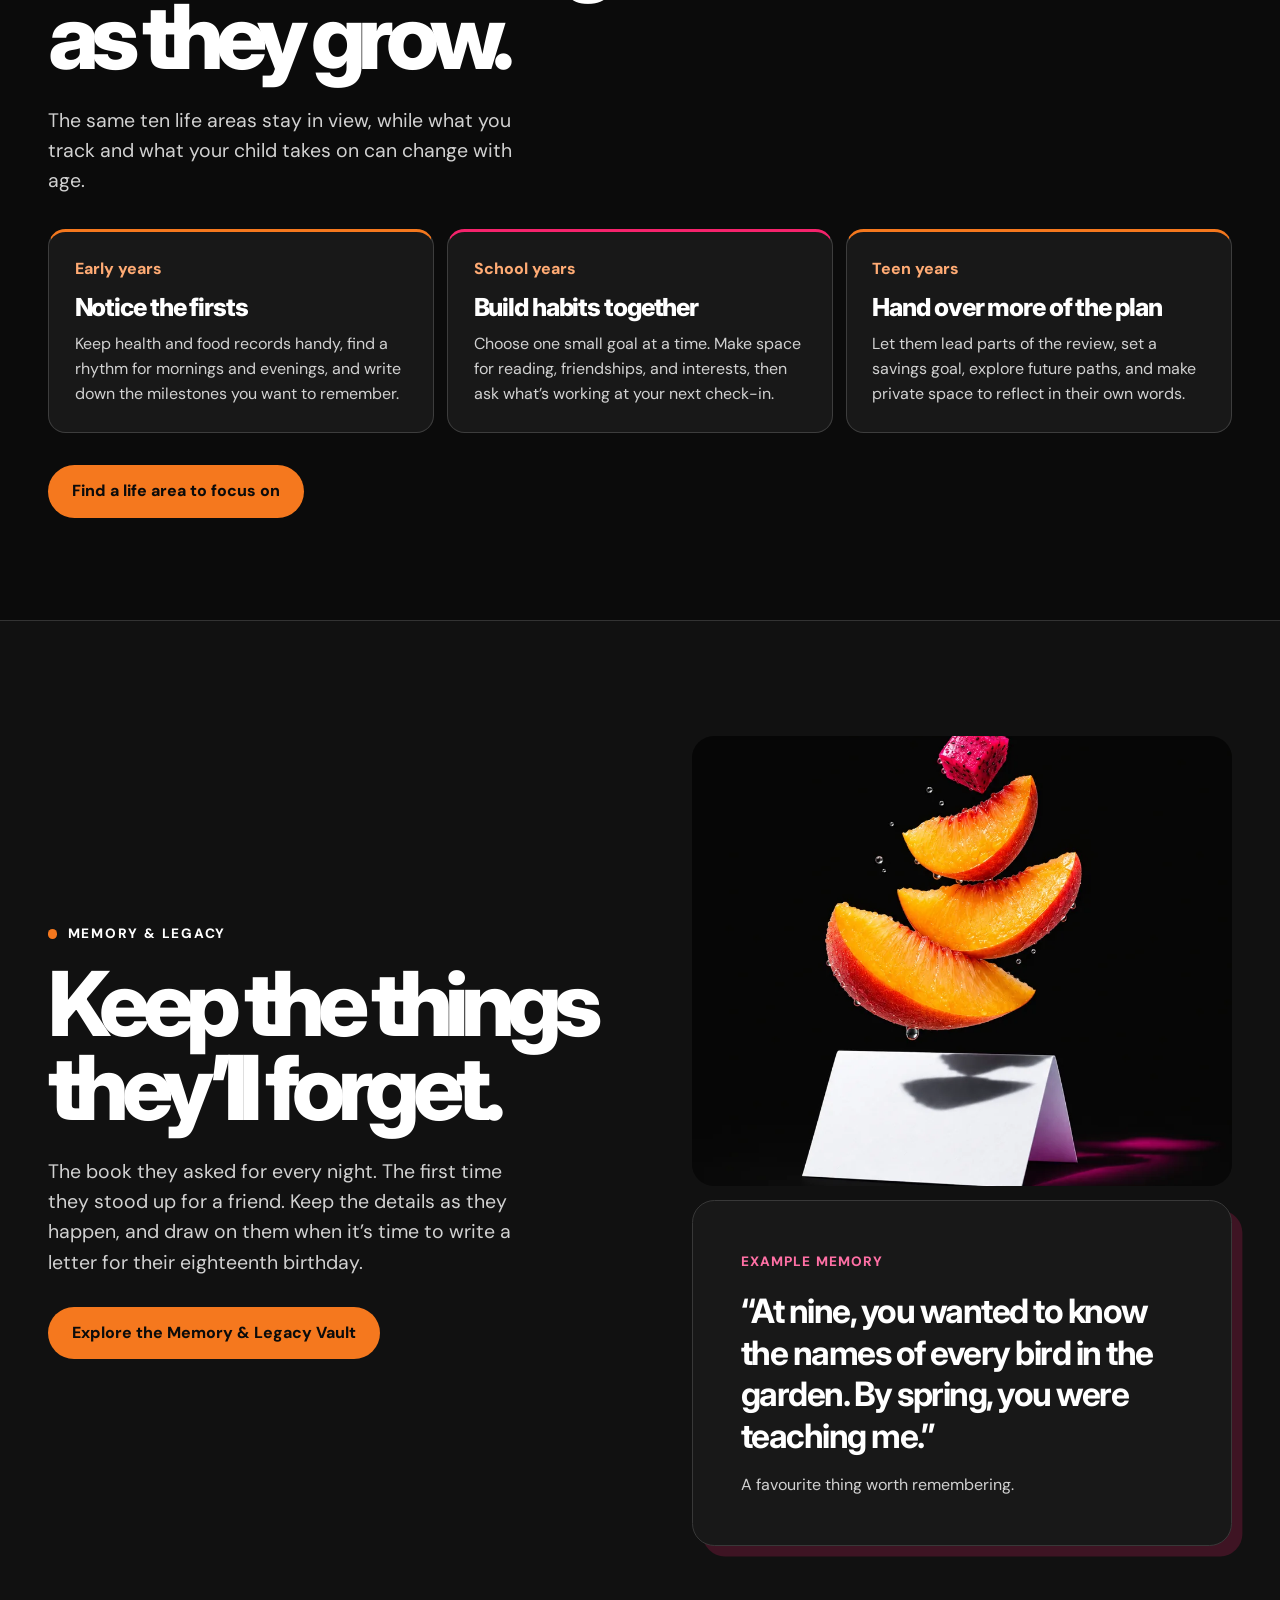
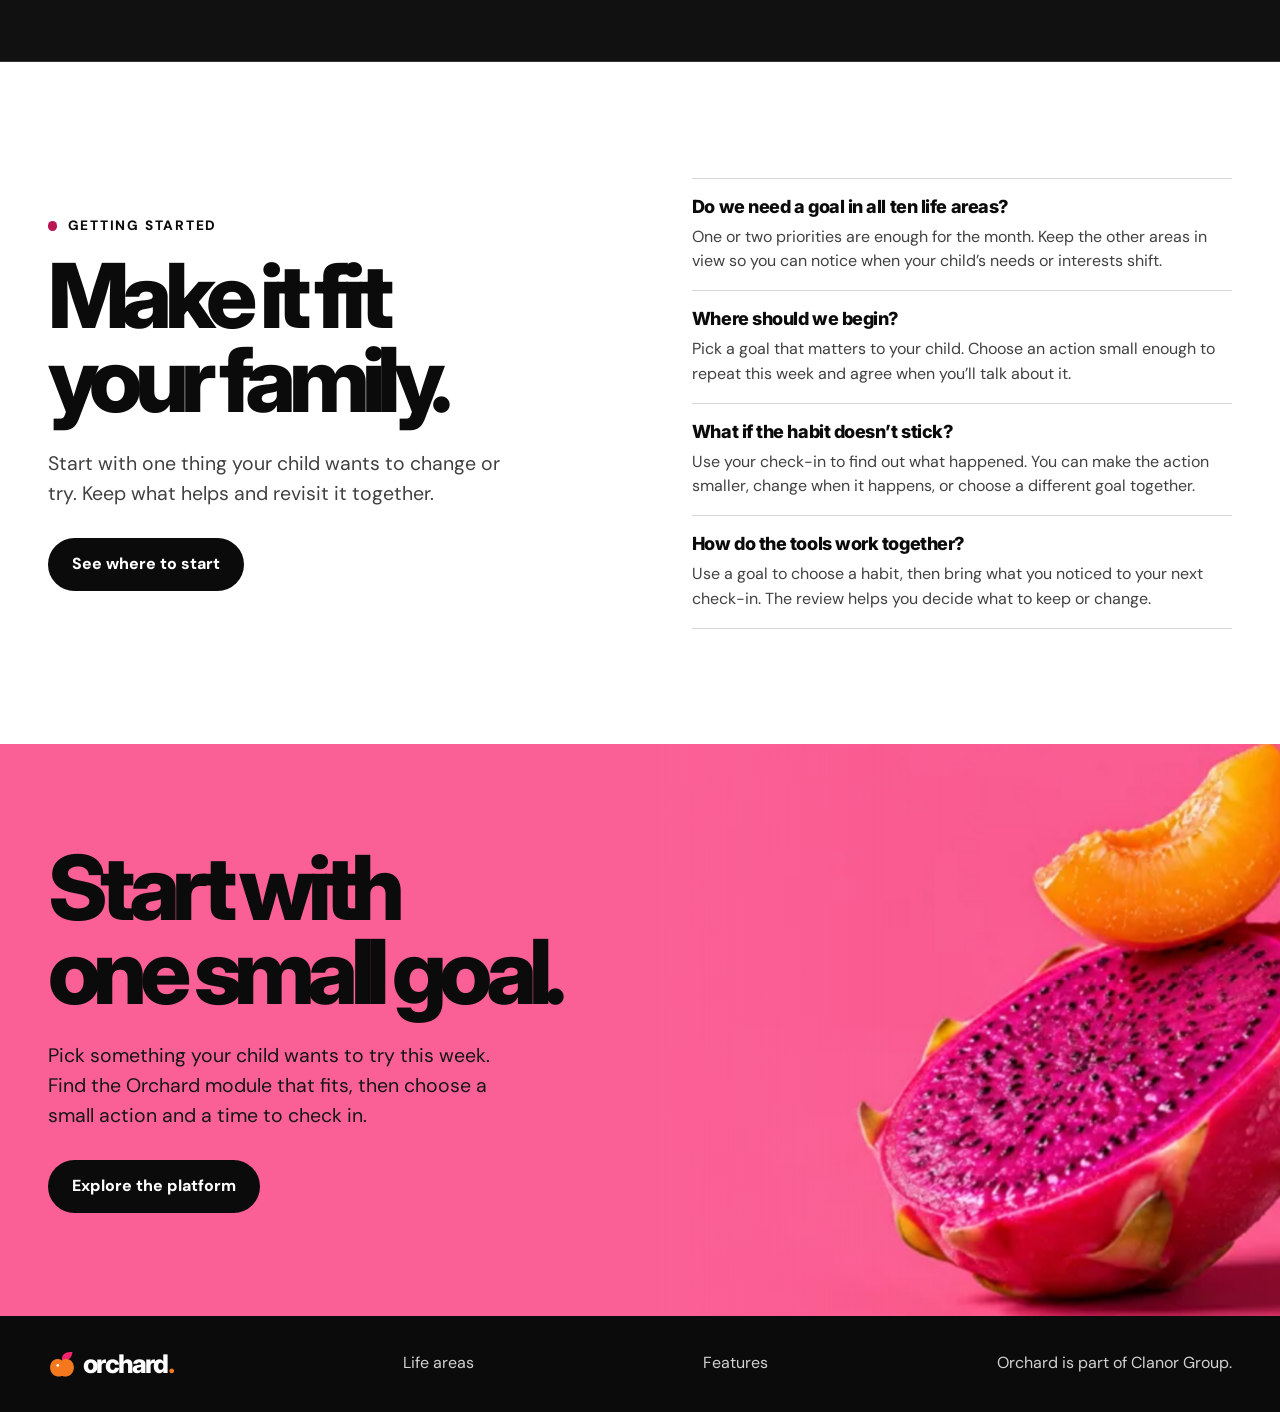
==== commit a9557a5f: "Remove planner download and clarify Orchard platform copy" ====
--- a/index.html
+++ b/index.html
@@ -62,7 +62,7 @@
         <article class="feature-card"><h3>Practice money choices</h3><p>Decide how to use an allowance, save for something they chose, and check how close they are.</p><ul><li>Weekly Allowance Tracker</li><li>Savings Goal Planner</li></ul></article>
         <article class="feature-card"><h3>Remember the details</h3><p>Record their favourite things this year and write down what made a milestone matter.</p><ul><li>Favourite Things at Every Age</li><li>Milestone Letters</li></ul></article>
       </div>
-      <a class="button" href="features.html">Explore the full Features guide</a>
+      <a class="button" href="features.html">Explore Orchard features</a>
     </section>
     <section id="areas" class="areas wrap" aria-labelledby="areas-title">
       <p class="eyebrow"><i></i> The 10 life areas</p>
@@ -104,7 +104,7 @@
     <section class="wrap depth-section" id="together" aria-labelledby="together-title">
       <p class="eyebrow"><i></i> Built for parents and children</p>
       <h2 id="together-title">Grow together.</h2>
-      <p class="lede">The Orchard platform vision gives parents and children different ways to contribute to one family record, with age-appropriate tools and space for private reflection.</p>
+      <p class="lede">Orchard is a digital platform designed for parents and children to contribute to one family record, with age-appropriate tools and space for private reflection.</p>
       <div class="roles">
         <article><h3>For parents</h3><p>Connect a monthly goal to a daily habit. Bring school, routines, and health notes into view before the next check-in.</p></article>
         <article><h3>For children</h3><p>Mark off a habit, keep a curiosity journal, or see how close they are to a savings goal they chose themselves.</p></article>
@@ -148,13 +148,13 @@
           <p class="eyebrow"><i></i> Getting started</p>
           <h2 id="questions-title">Make it fit<br>your family.</h2>
           <p class="lede">Start with one thing your child wants to change or try. Keep what helps and revisit it together.</p>
-          <a class="button button-dark" href="#start">Try the weekly planner</a>
+          <a class="button button-dark" href="#start">See where to start</a>
         </div>
         <dl class="home-questions">
           <div><dt>Do we need a goal in all ten life areas?</dt><dd>One or two priorities are enough for the month. Keep the other areas in view so you can notice when your child’s needs or interests shift.</dd></div>
           <div><dt>Where should we begin?</dt><dd>Pick a goal that matters to your child. Choose an action small enough to repeat this week and agree when you’ll talk about it.</dd></div>
           <div><dt>What if the habit doesn’t stick?</dt><dd>Use your check-in to find out what happened. You can make the action smaller, change when it happens, or choose a different goal together.</dd></div>
-          <div><dt>What can we use today?</dt><dd>The weekly starter planner is available to download. The Features guide describes Orchard’s broader platform vision and the tools it is designed around.</dd></div>
+          <div><dt>How do the tools work together?</dt><dd>Use a goal to choose a habit, then bring what you noticed to your next check-in. The review helps you decide what to keep or change.</dd></div>
         </dl>
       </div>
     </section>
@@ -163,8 +163,8 @@
         <div class="start-art" aria-hidden="true"><img src="assets/orchard-sculpture.webp" alt="" width="1200" height="400" loading="lazy"></div>
         <div class="start-content">
           <h2 id="start-title">Start with<br>one small goal.</h2>
-          <p class="lede">Pick something your child wants to work on this week. Use the starter planner to choose a small action and make time to talk about how it went.</p>
-          <a class="button button-dark" href="assets/orchard-starter-planner.txt" download>Download the starter planner</a>
+          <p class="lede">Pick something your child wants to try this week. Find the Orchard module that fits, then choose a small action and a time to check in.</p>
+          <a class="button button-dark" href="features.html">Explore the platform</a>
         </div>
       </div>
     </section>
--- a/styles.css
+++ b/styles.css
@@ -158,11 +158,16 @@
   .roles, .feature-grid { grid-template-columns: 1fr; }
 }
 
-/* Whole-child life area guide */
-.life-hero .section-grid { grid-template-columns: 1.15fr 1fr; }
-.life-hero h1 { font-size: clamp(3.5rem, 8.4vw, 7.5rem); }
-.life-art { min-width: 0; overflow: hidden; border-radius: 1.5rem; border: 1px solid #ffffff24; }
-.life-art img { width: 100%; aspect-ratio: 4 / 3; object-fit: cover; object-position: 68%; animation: drift 4.6s ease-in-out forwards; }
+/* Whole-child life areas */
+.life-hero {
+  text-align: center;
+  background: radial-gradient(ellipse at 50% 105%, #f5236c24, transparent 62%), var(--ink);
+  border-bottom: 1px solid #ffffff24;
+}
+.life-hero-content { padding-block: clamp(3.25rem, 7vw, 6rem) clamp(1rem, 3vw, 2.2rem); }
+.life-hero h1 { font-size: clamp(3.45rem, 9vw, 8rem); text-wrap: balance; }
+.life-hero h1 em { display: inline-block; }
+.life-hero .lede { max-width: 33rem; margin-inline: auto; text-wrap: pretty; }
 .tool-link { color: #86183f; text-decoration: underline; text-underline-offset: .25em; font-weight: 700; }
 .life-grid { display: grid; grid-template-columns: repeat(2, minmax(0, 1fr)); gap: .85rem; margin: 2rem 0; }
 .life-grid .life-card { display: flex; flex-direction: column; padding: clamp(1.2rem, 3vw, 2rem); border-top: 3px solid var(--orange); }
@@ -172,7 +177,7 @@
 .life-card dd { margin: .12rem 0 .7rem; color: #414141; }
 .life-card .tool-link { margin-top: auto; align-self: flex-start; }
 @media (max-width: 650px) {
-  .life-hero .section-grid, .life-grid { grid-template-columns: 1fr; }
+  .life-grid { grid-template-columns: 1fr; }
 }
 @media (max-width: 590px) {
   .top nav { gap: .7rem; }
@@ -193,6 +198,14 @@
 }
 .editorial-art img { width: 100%; height: 100%; object-fit: cover; }
 .editorial-art.in-view img { animation: editorial-drift 4.6s cubic-bezier(.2, .65, .3, 1) both; }
+.editorial-art.life-hero-art {
+  width: min(100%, 55rem);
+  aspect-ratio: 3 / 1;
+  margin: clamp(1.1rem, 3vw, 2rem) auto 0;
+  border-radius: 0;
+  background: transparent;
+  mask-image: radial-gradient(ellipse 58% 67% at center, black 63%, transparent 100%);
+}
 .legacy-art { aspect-ratio: 6 / 5; background: #0b0b0b; }
 .legacy-visual { display: grid; gap: .85rem; }
 .feature-art { box-shadow: 0 1.1rem 4rem #00000055; }
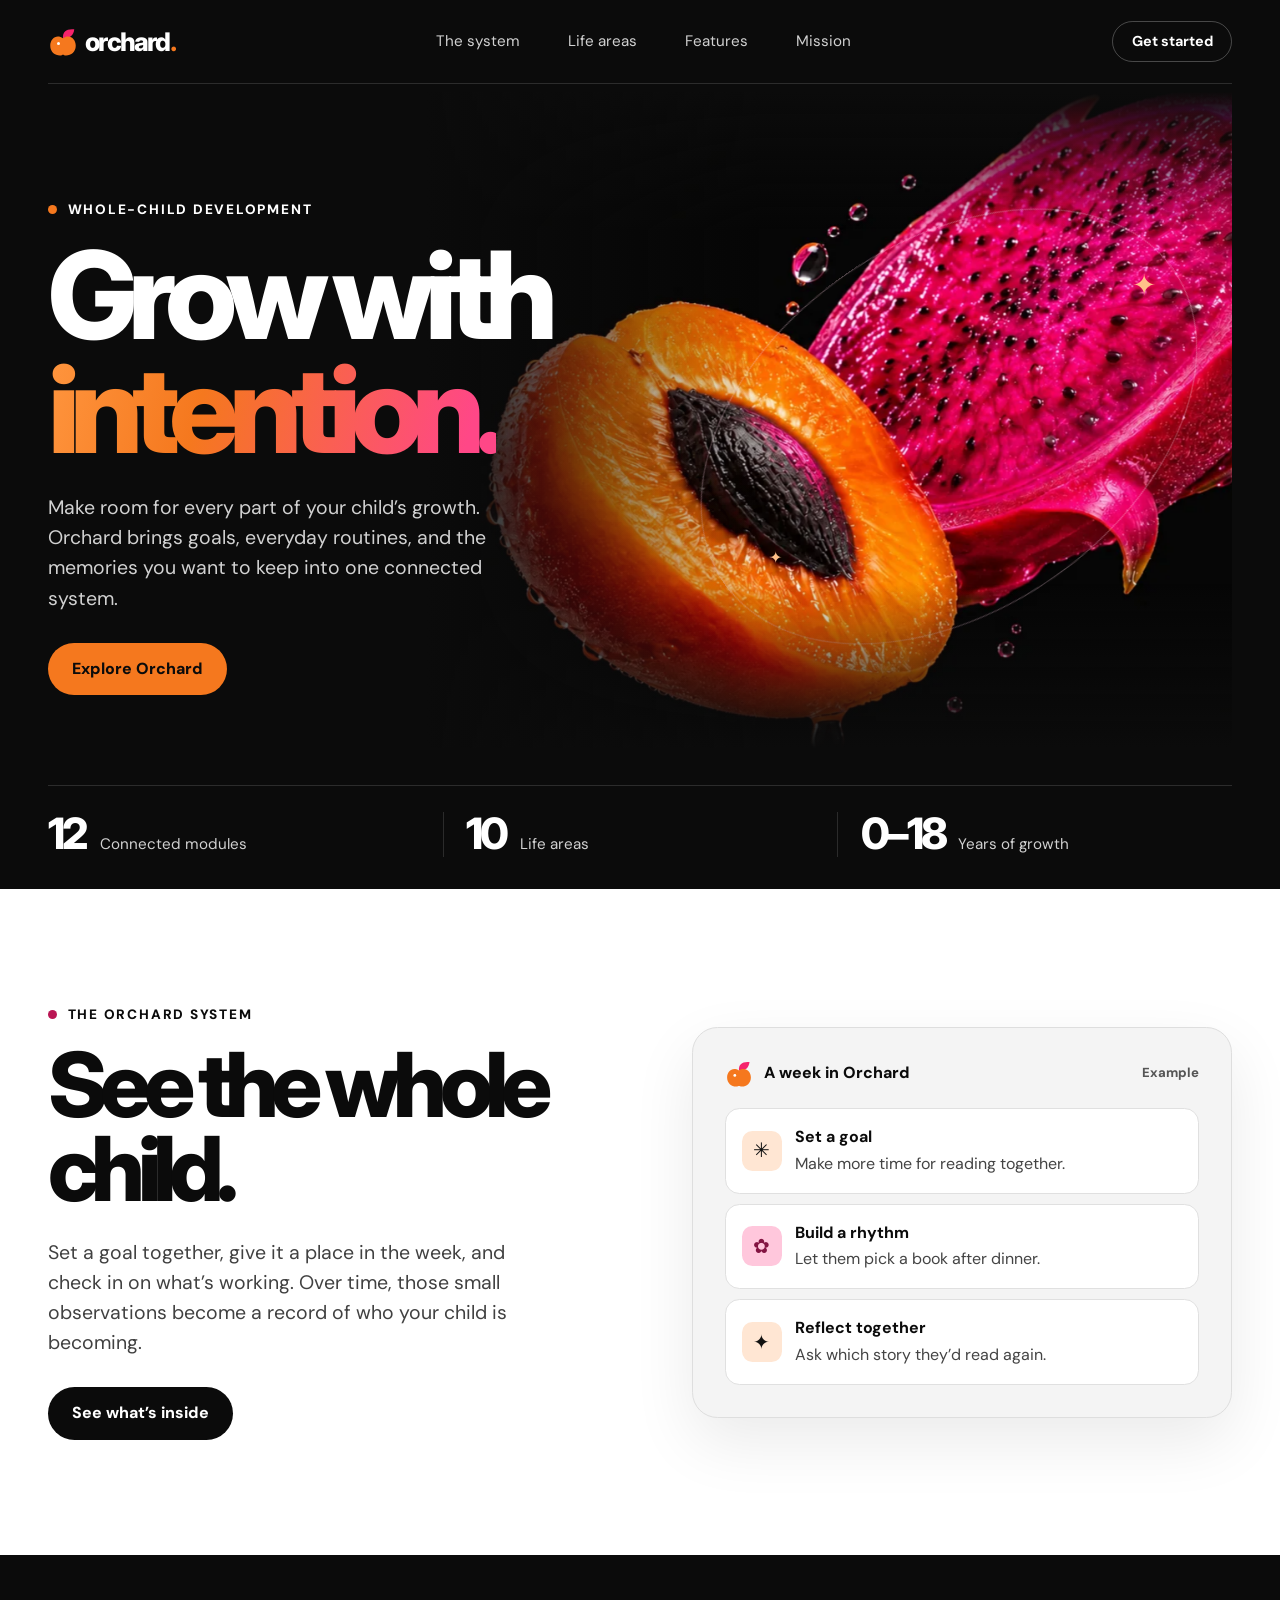
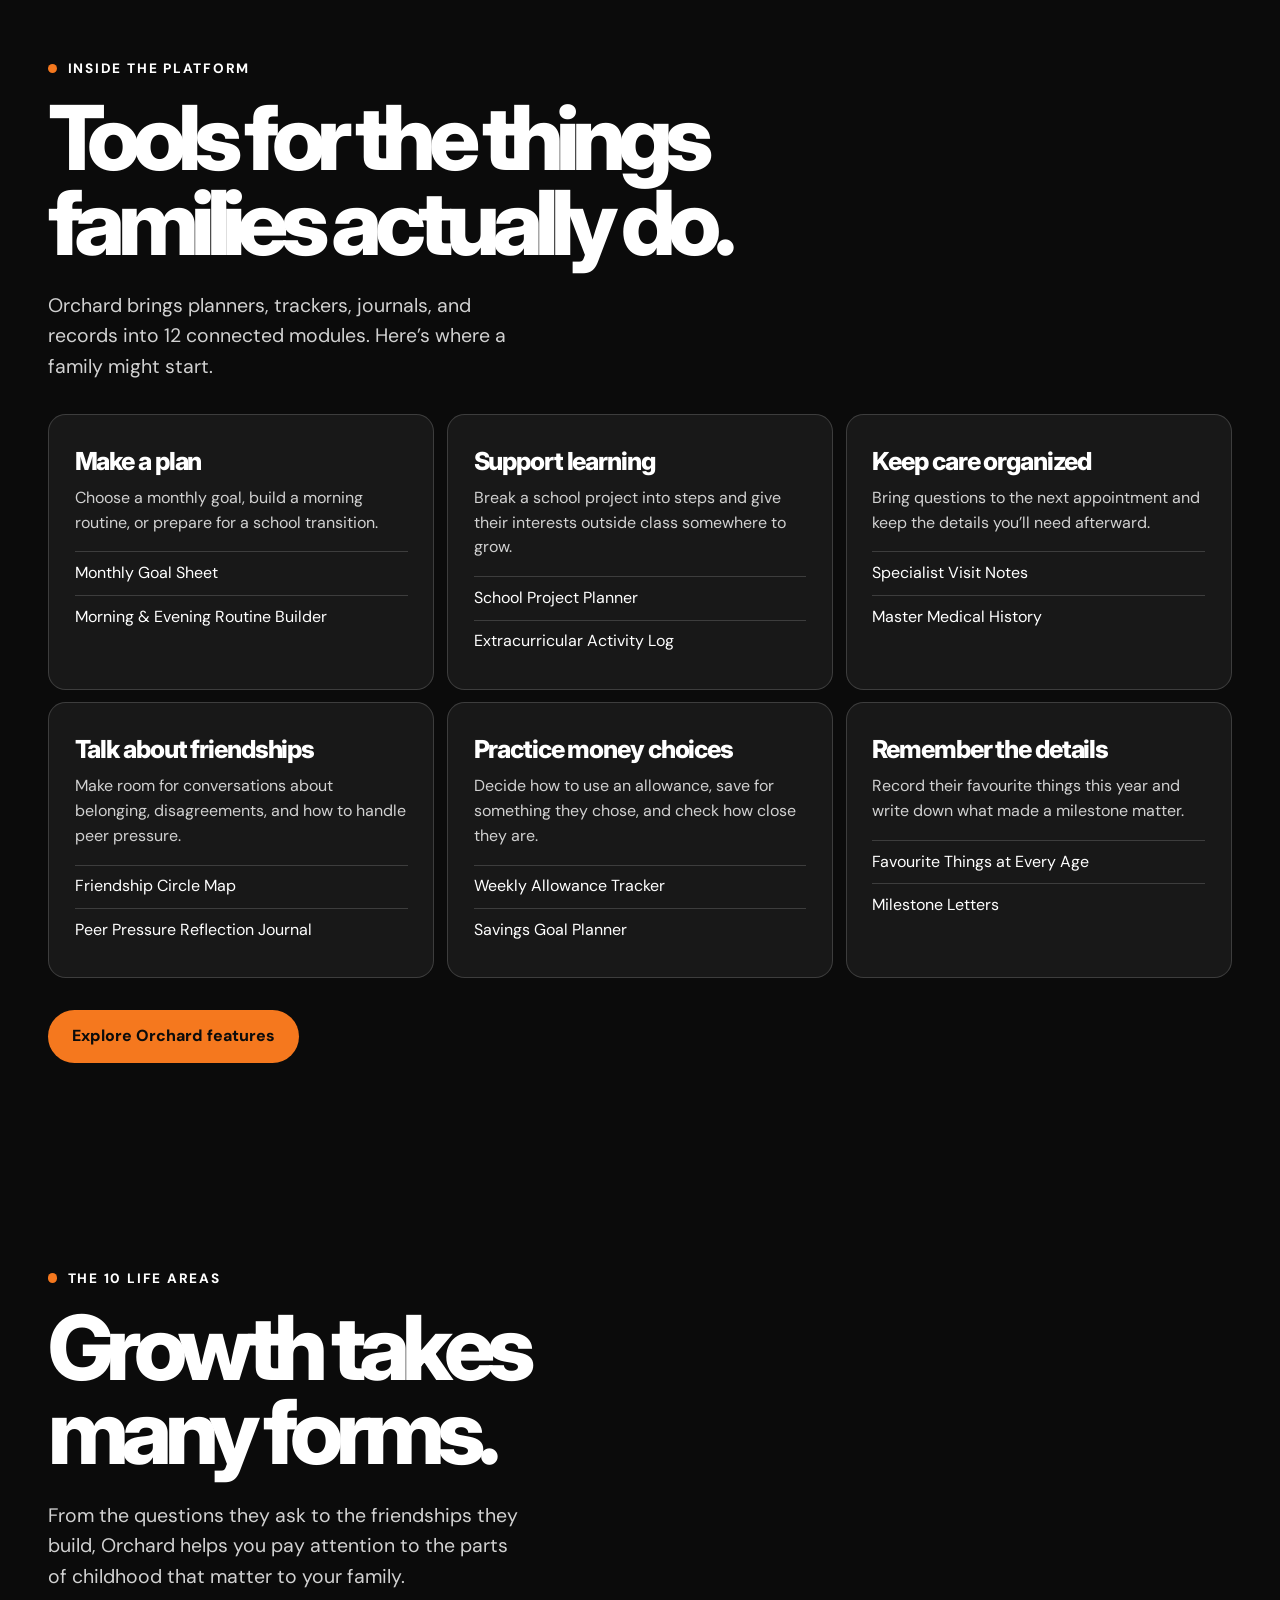
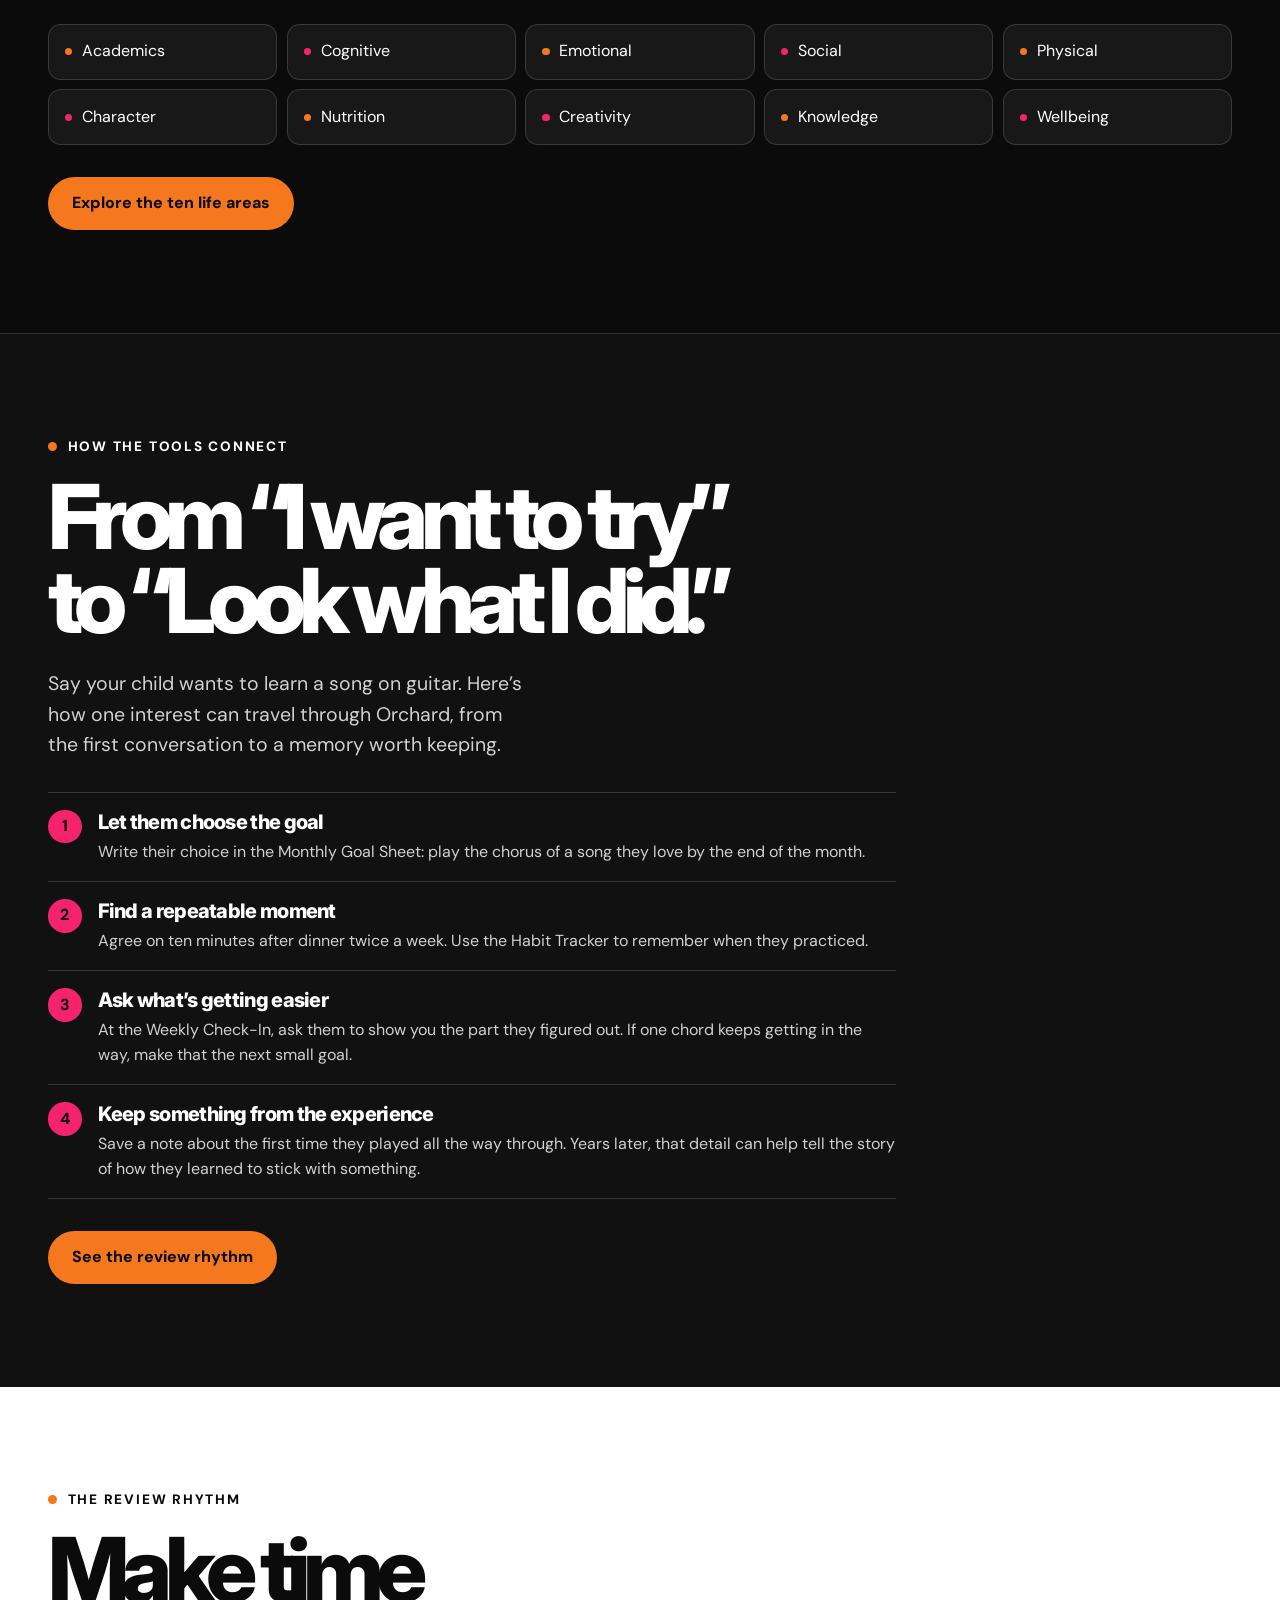
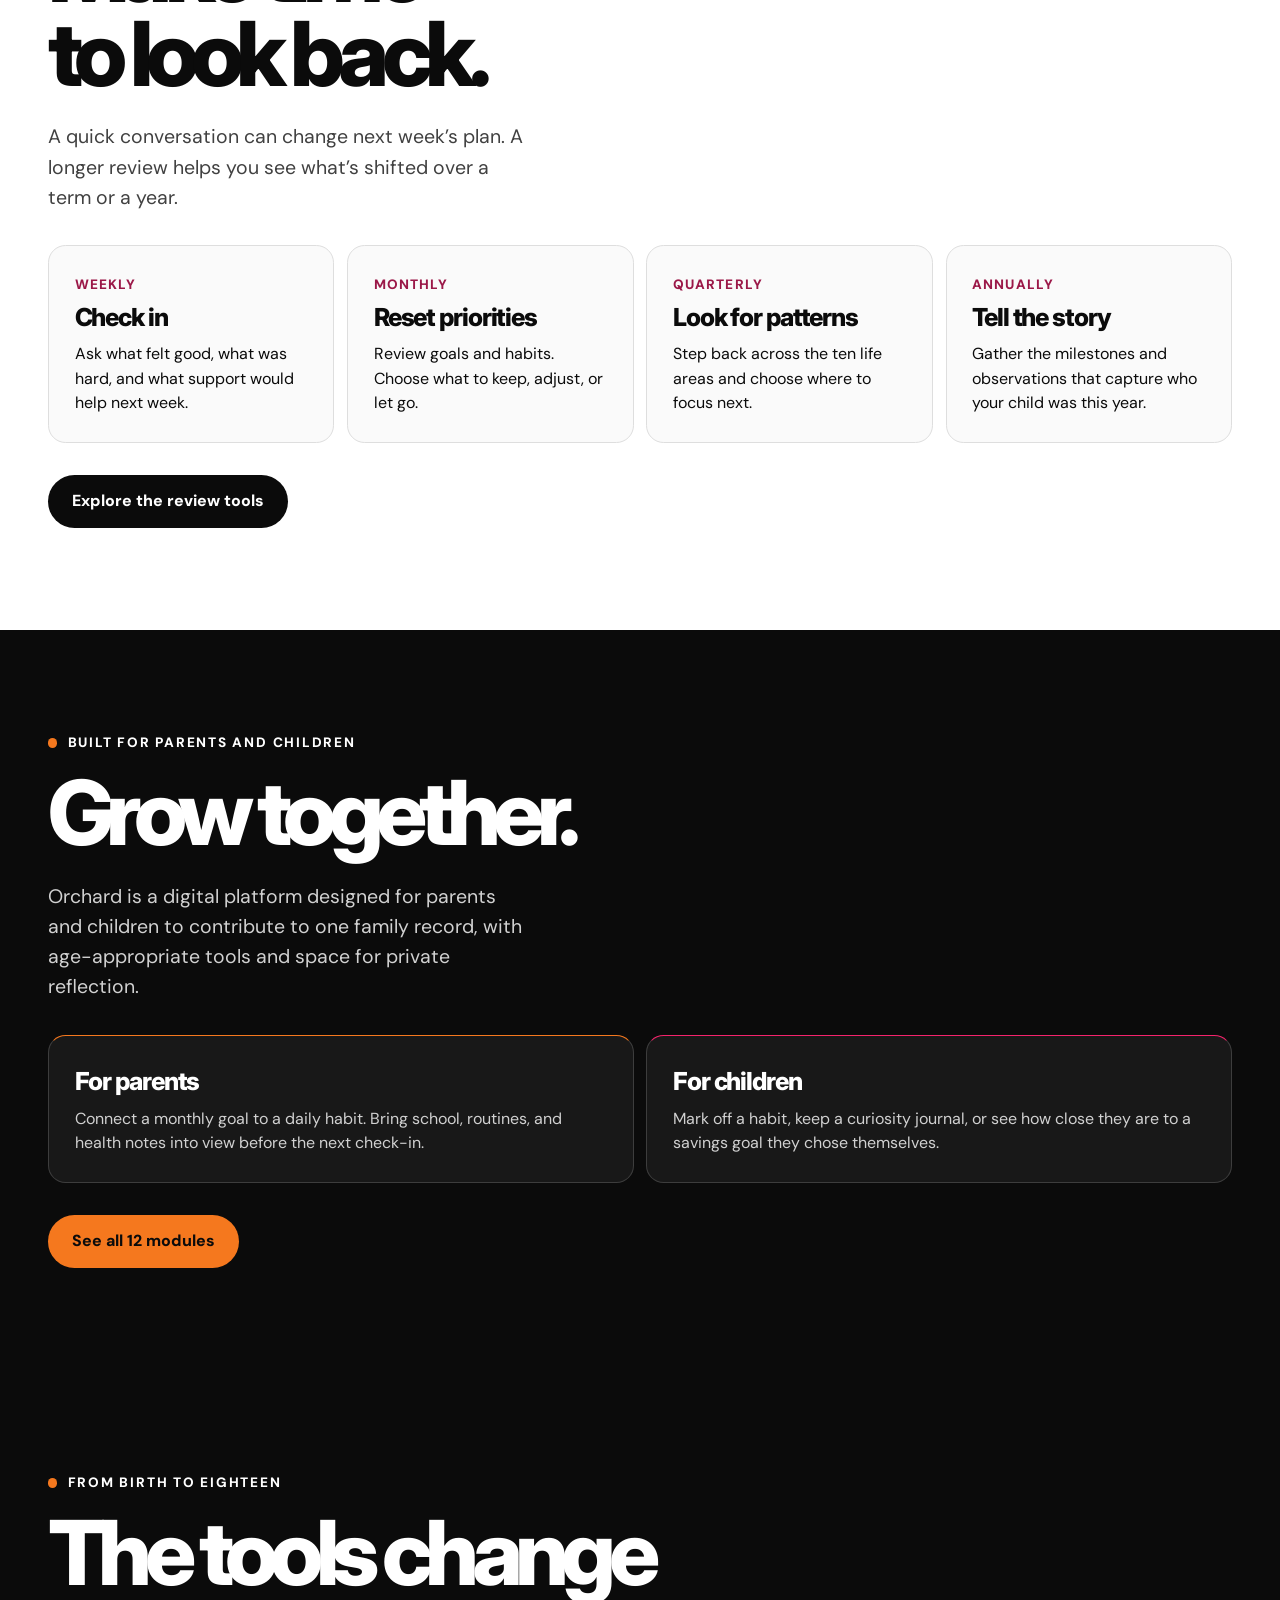
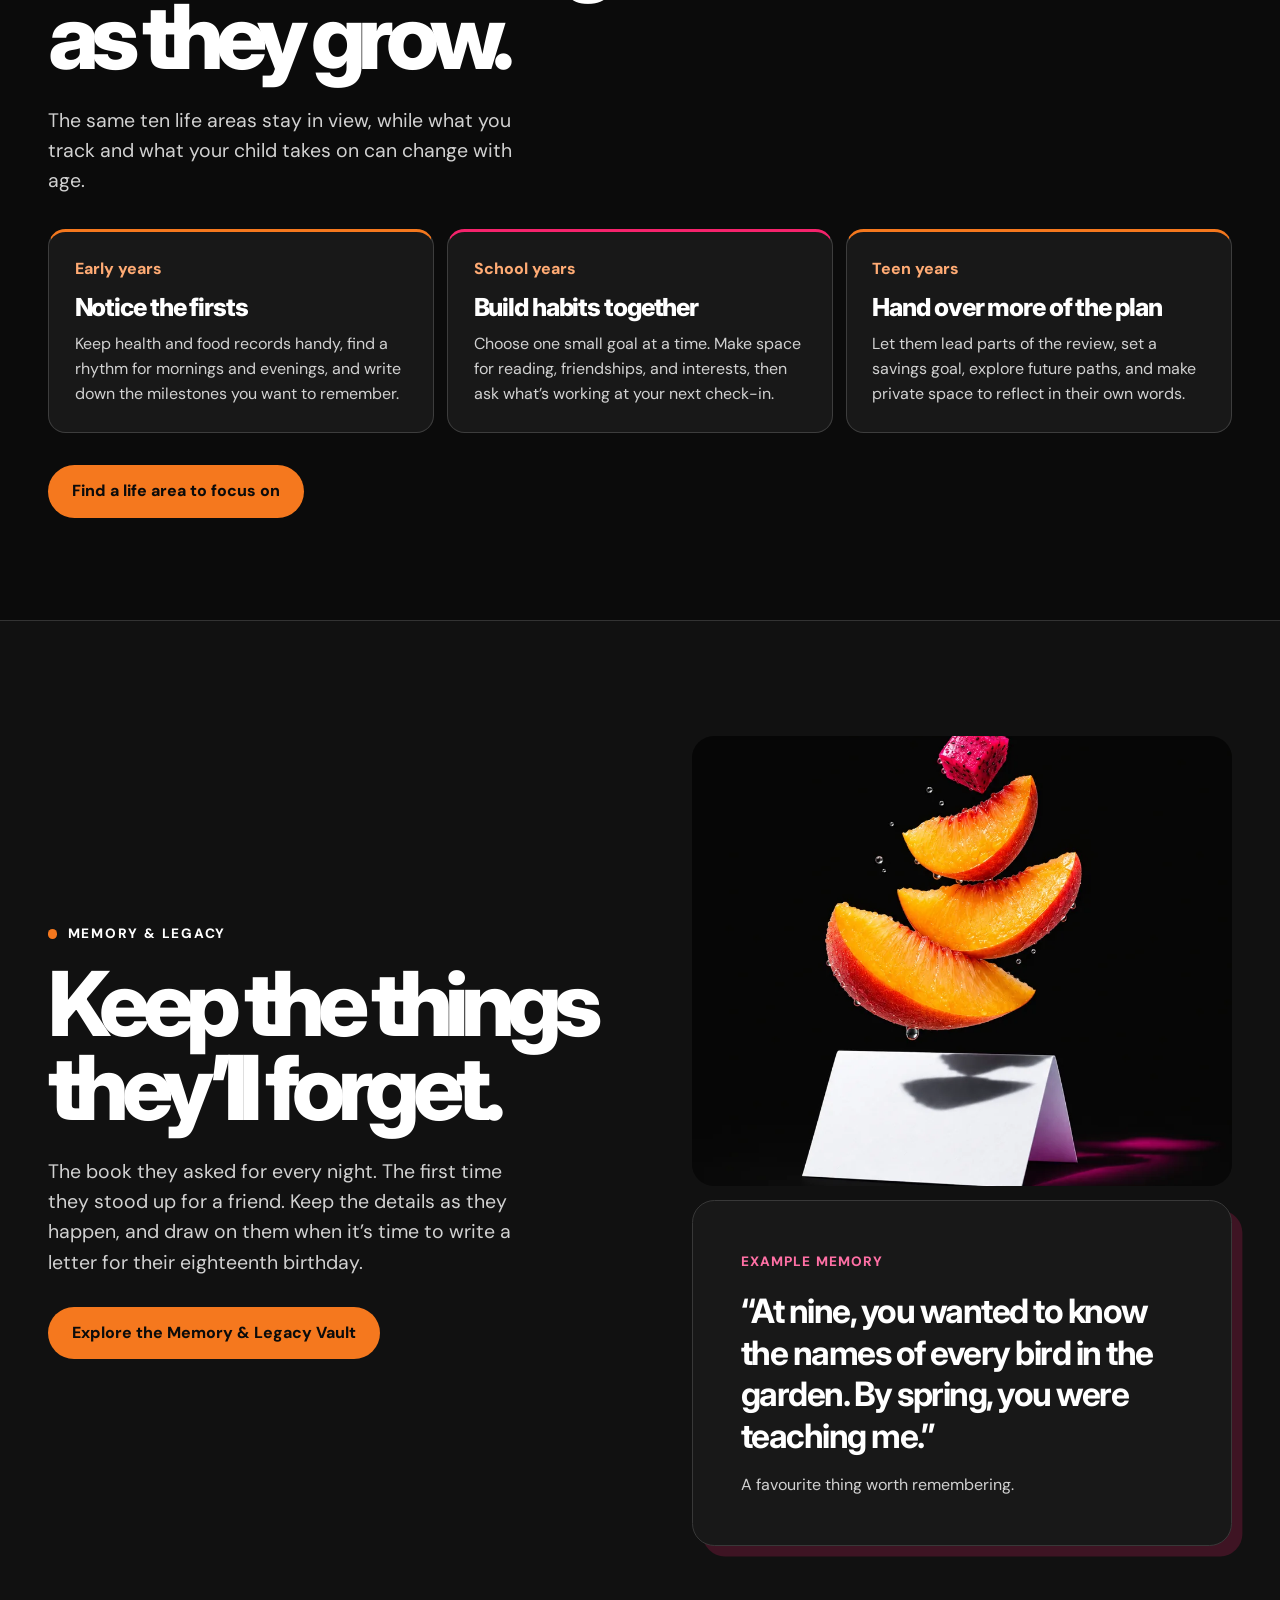
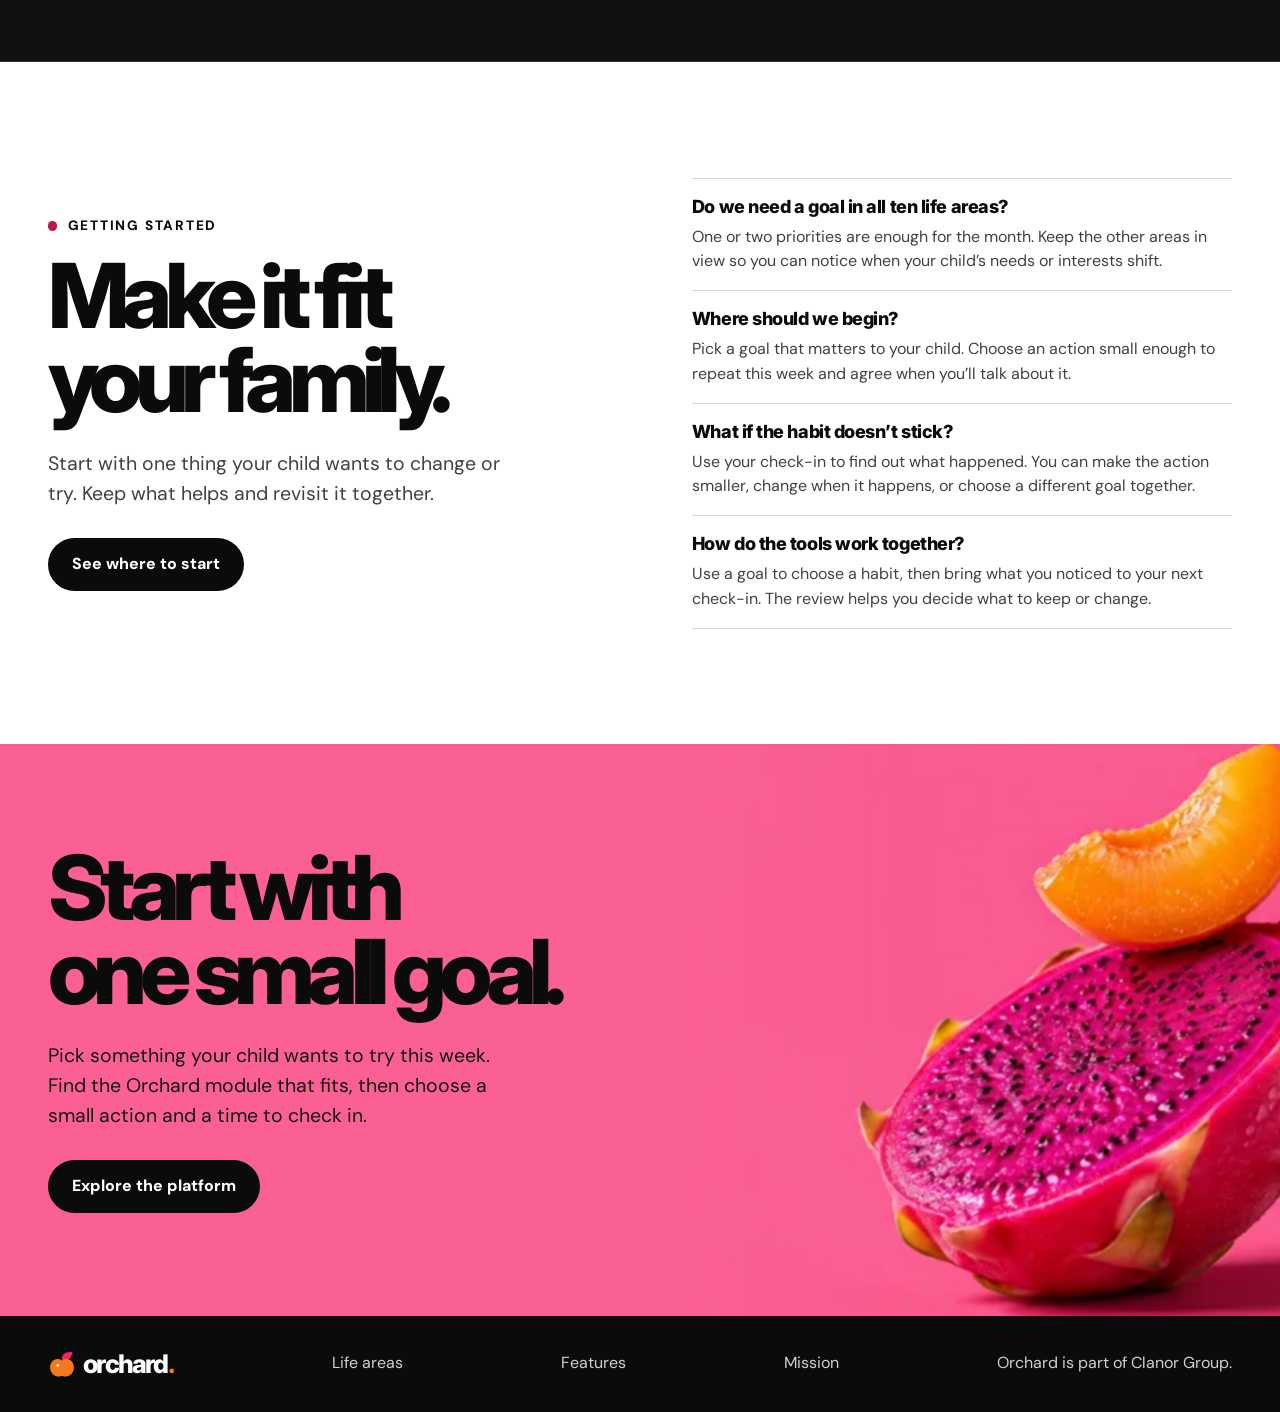
==== commit 9614767e: "Add Orchard Mission page" ====
--- a/index.html
+++ b/index.html
@@ -15,7 +15,7 @@
 <body>
   <header class="top wrap" id="top">
     <a class="brand" href="#top" aria-label="Orchard home"><img src="assets/mark.svg" alt="" width="30" height="30">orchard<span>.</span></a>
-    <nav aria-label="Main navigation"><a class="desktop-link" href="#system">The system</a><a href="life-areas.html">Life areas</a><a href="features.html">Features</a></nav>
+    <nav aria-label="Main navigation"><a class="desktop-link" href="#system">The system</a><a href="life-areas.html">Life areas</a><a href="features.html">Features</a><a href="mission.html">Mission</a></nav>
     <a class="nav-action" href="#start">Get started</a>
   </header>
   <main>
@@ -169,7 +169,7 @@
       </div>
     </section>
   </main>
-  <footer class="wrap footer"><a class="brand" href="#top" aria-label="Orchard home"><img src="assets/mark.svg" alt="" width="28" height="28">orchard<span>.</span></a><a href="life-areas.html">Life areas</a><a href="features.html">Features</a><p>Orchard is part of Clanor Group.</p></footer>
+  <footer class="wrap footer"><a class="brand" href="#top" aria-label="Orchard home"><img src="assets/mark.svg" alt="" width="28" height="28">orchard<span>.</span></a><a href="life-areas.html">Life areas</a><a href="features.html">Features</a><a href="mission.html">Mission</a><p>Orchard is part of Clanor Group.</p></footer>
   <script src="artwork.js" defer></script>
 </body>
 </html>
--- a/styles.css
+++ b/styles.css
@@ -182,7 +182,7 @@
 @media (max-width: 590px) {
   .top nav { gap: .7rem; }
 }
-@media (max-width: 420px) {
+@media (max-width: 500px) {
   .top { display: grid; grid-template-columns: 1fr auto; height: auto; padding-block: .8rem; row-gap: .6rem; }
   .top nav { grid-row: 2; grid-column: 1 / -1; }
   .top .nav-action { grid-row: 1; grid-column: 2; }
@@ -240,3 +240,17 @@
 .home-questions div:last-child { border-bottom: 1px solid #d6d6d6; }
 .home-questions dt { font: 800 1.13rem/1.3 var(--display); letter-spacing: -.025em; }
 .home-questions dd { margin: .4rem 0 0; color: #414141; }
+
+/* Mission */
+.mission-hero { background: radial-gradient(ellipse at 80% 32%, #f5236c20, transparent 58%), var(--ink); }
+.mission-hero h1 { font-size: clamp(3.45rem, 8.5vw, 7.75rem); text-wrap: balance; }
+.mission-hero .lede { max-width: 35rem; }
+.mission-origin {
+  padding: clamp(1.5rem, 4vw, 2.75rem);
+  border: 1px solid #dedede;
+  border-top: 3px solid var(--pink);
+  border-radius: 1.35rem;
+  background: #fafafa;
+}
+.mission-origin h3 { margin: 0; font: 800 clamp(1.45rem, 3vw, 2.1rem)/1.12 var(--display); letter-spacing: -.045em; }
+.mission-origin p { margin: .85rem 0 0; color: #414141; }
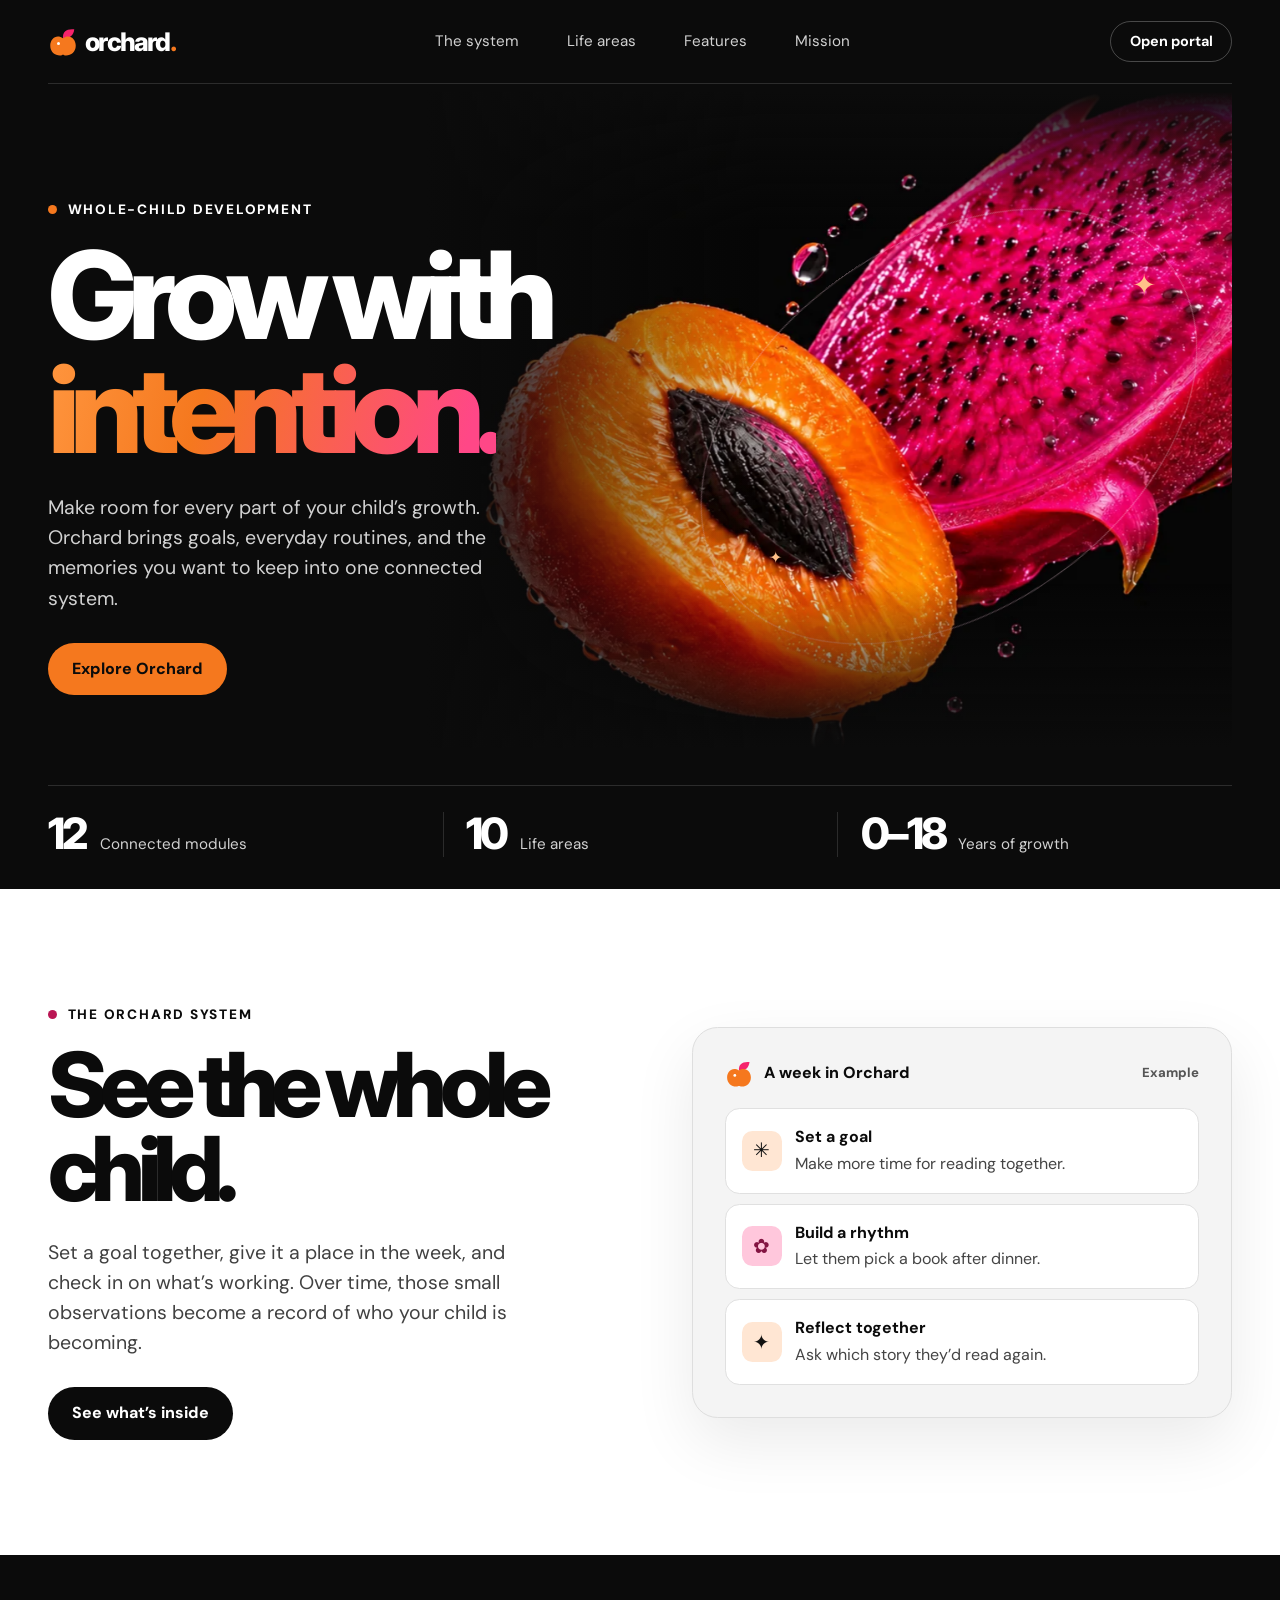
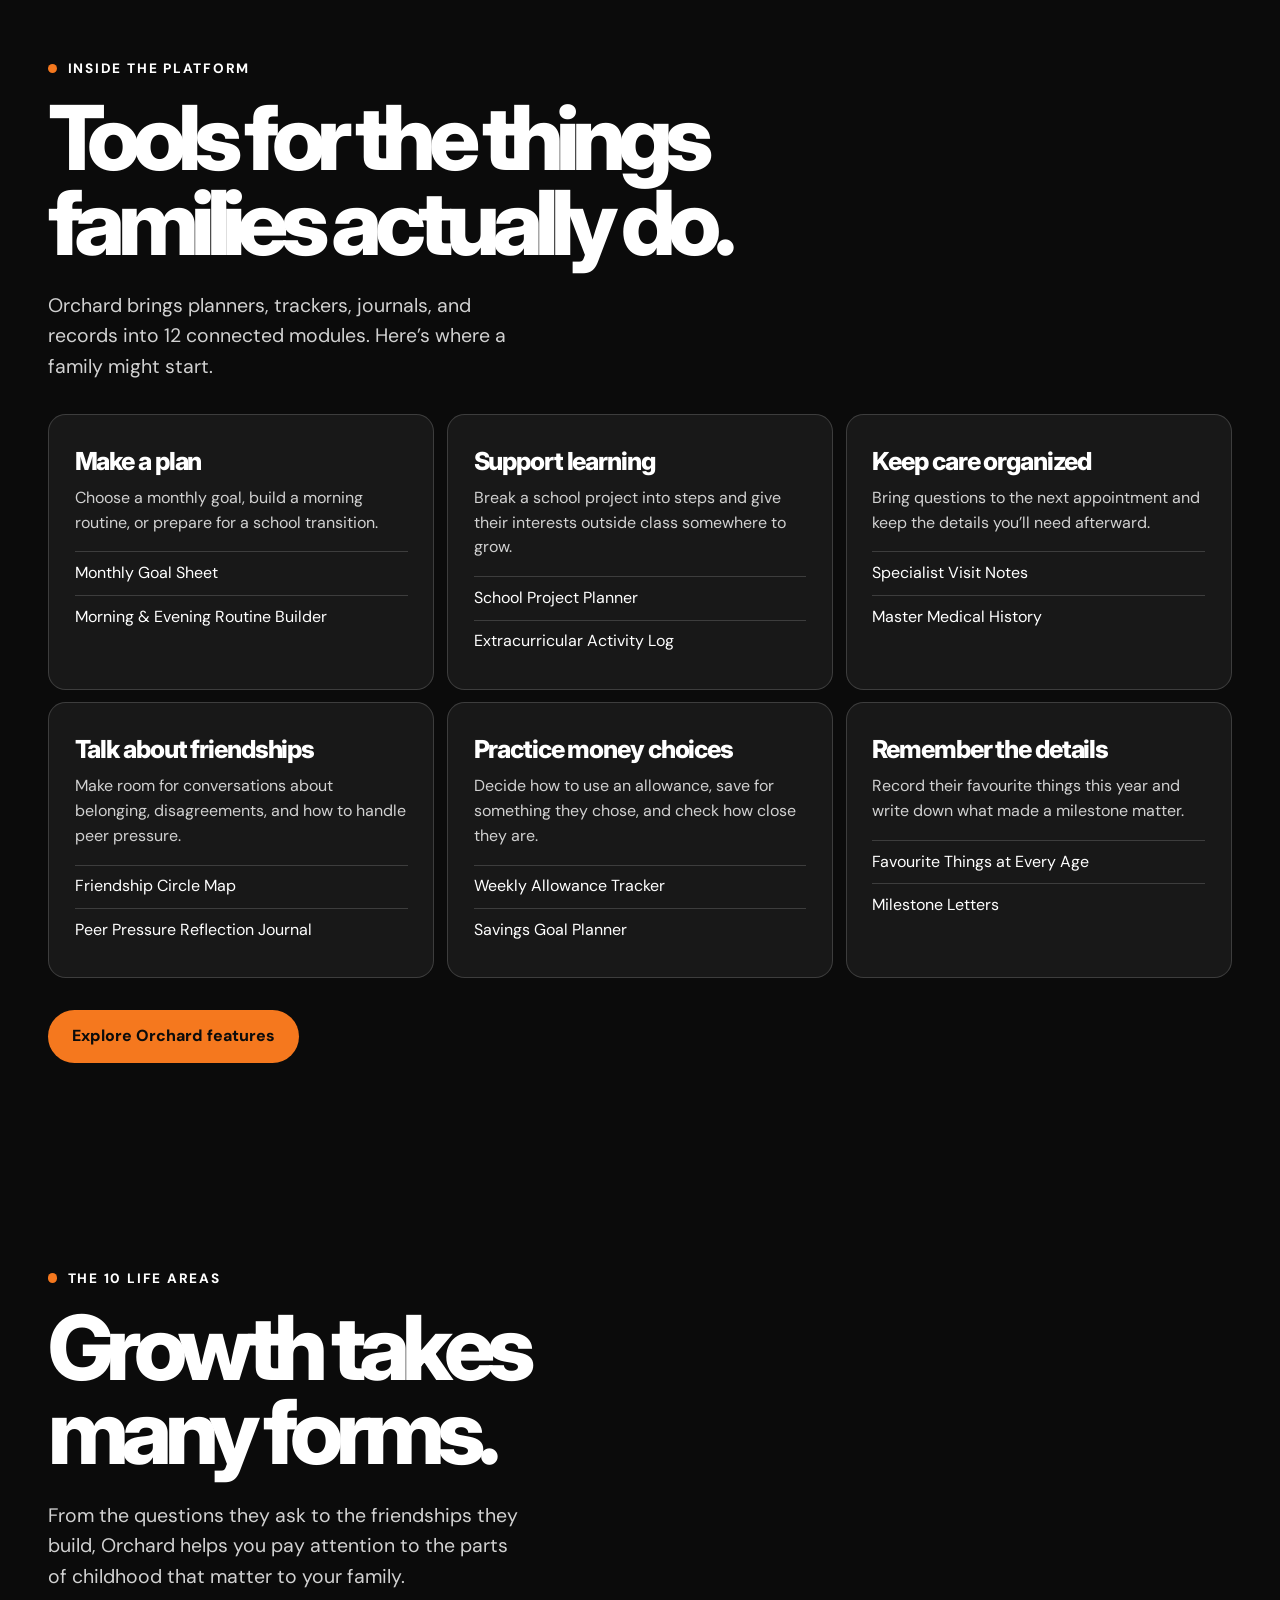
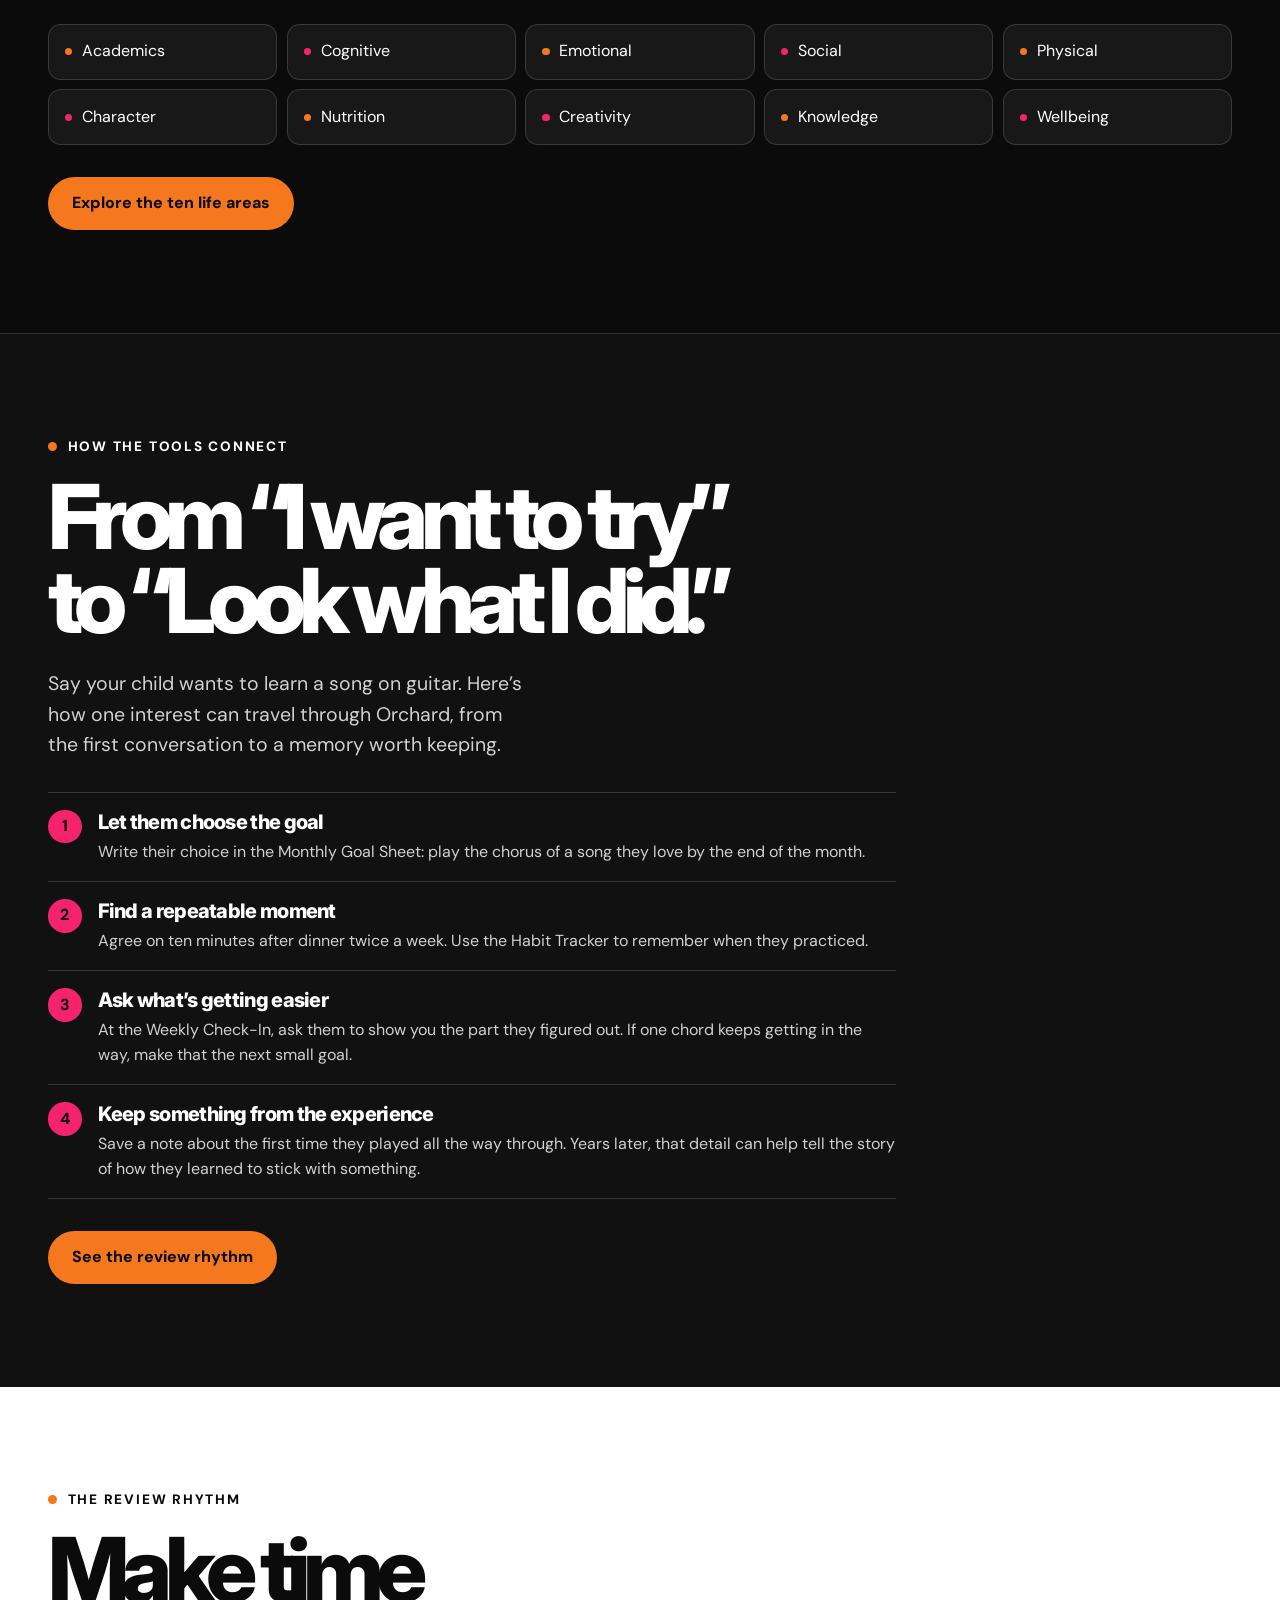
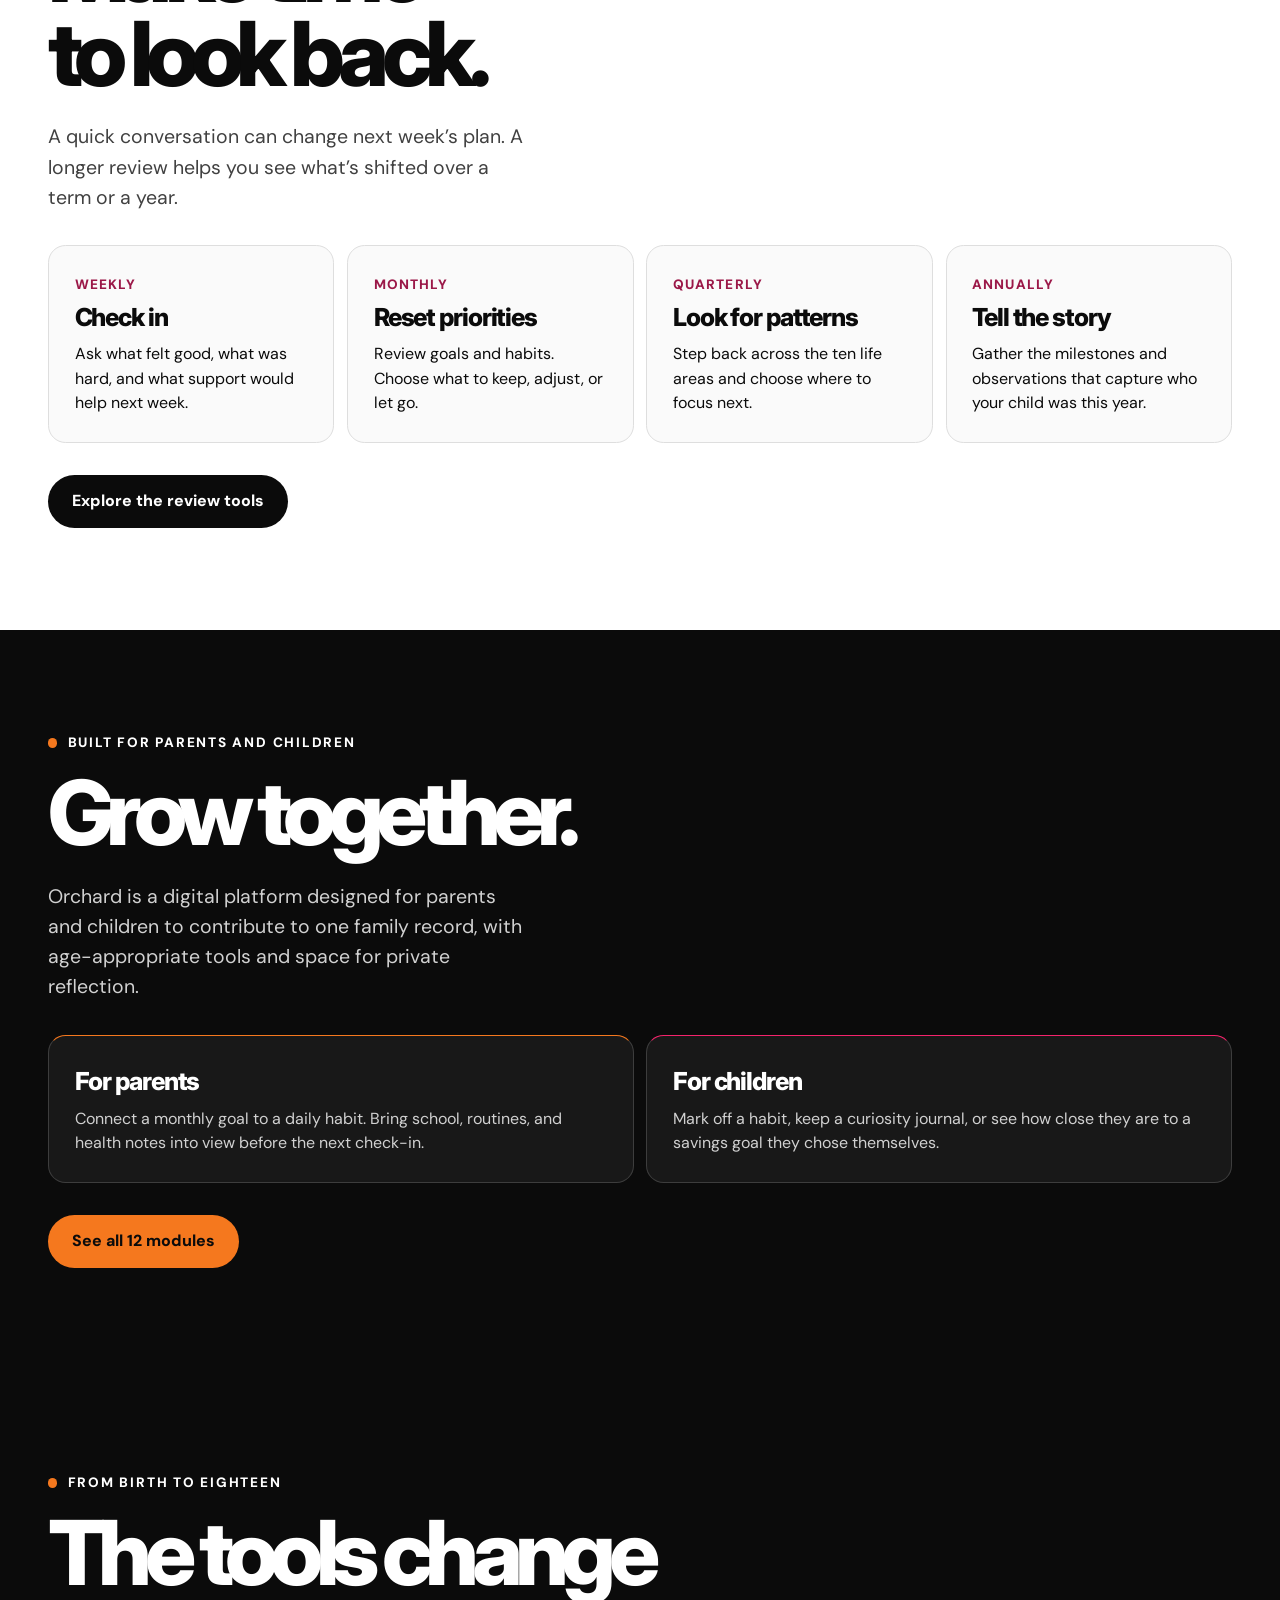
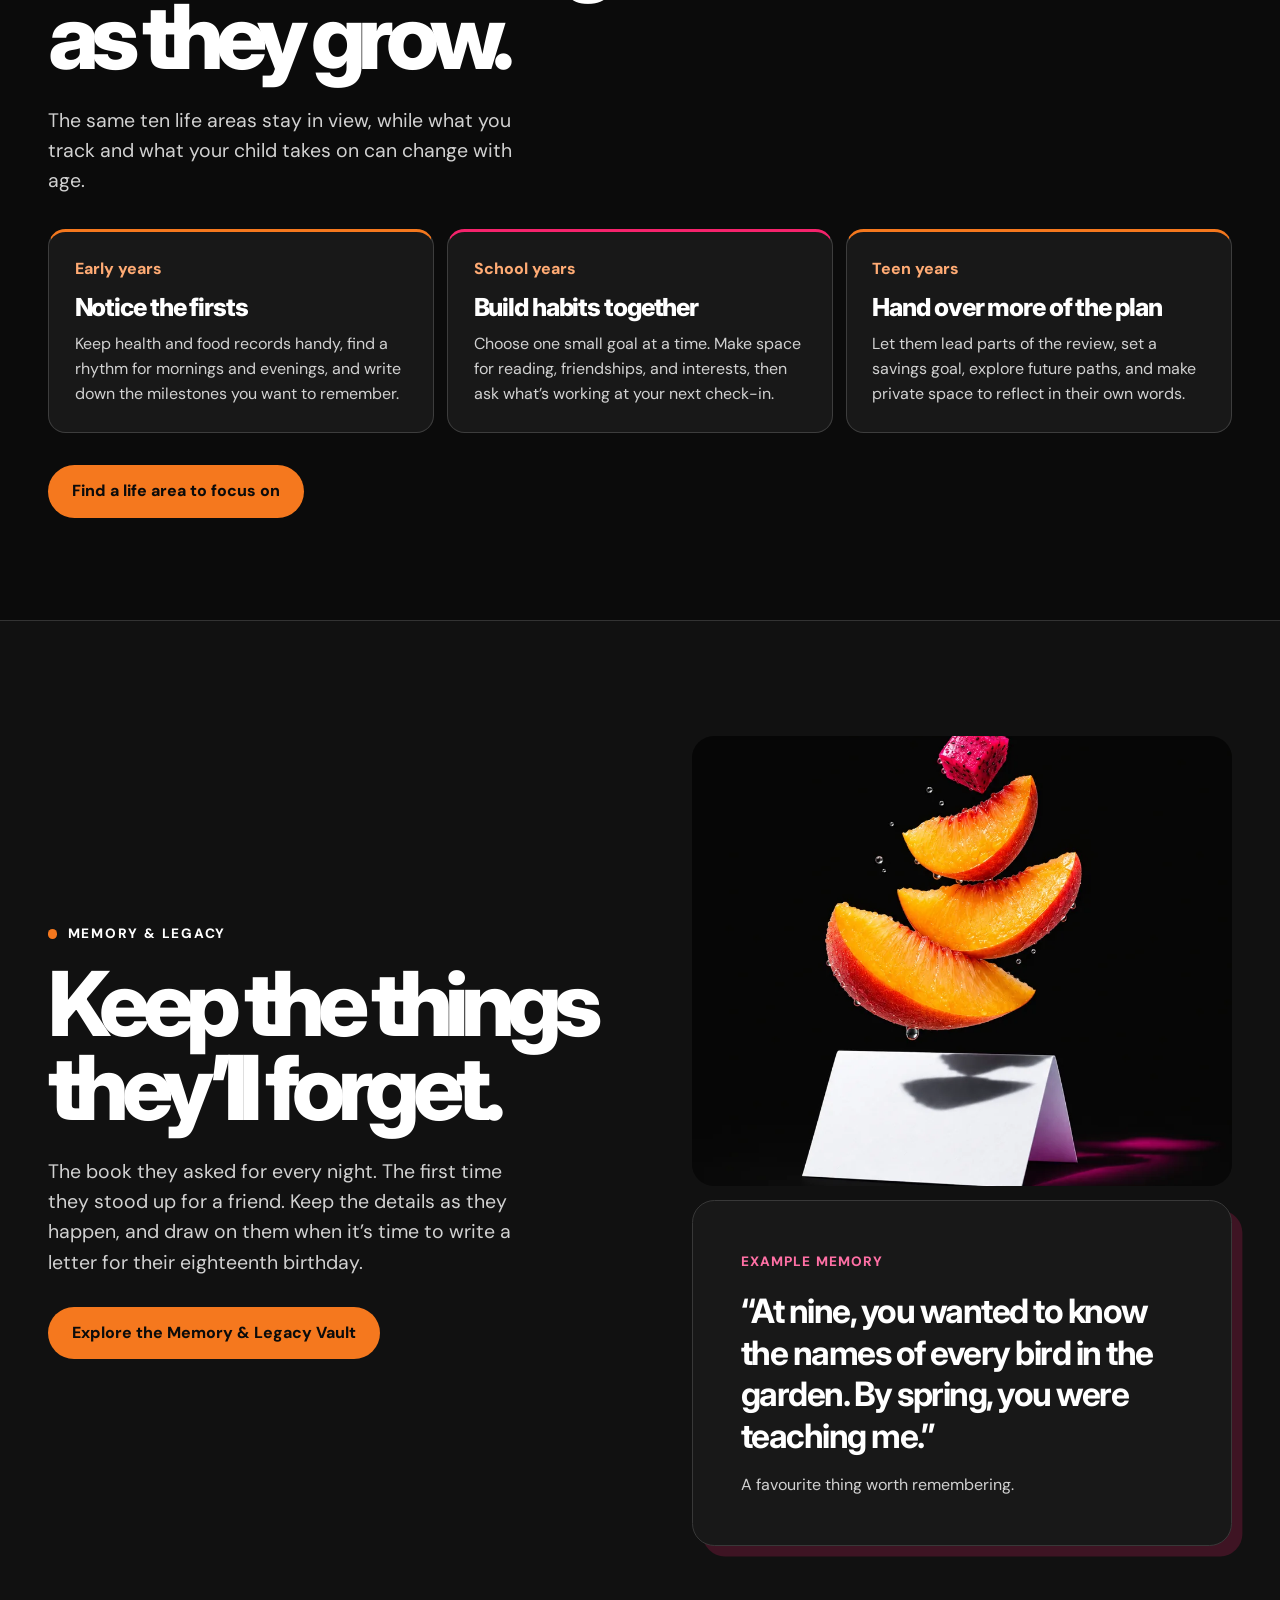
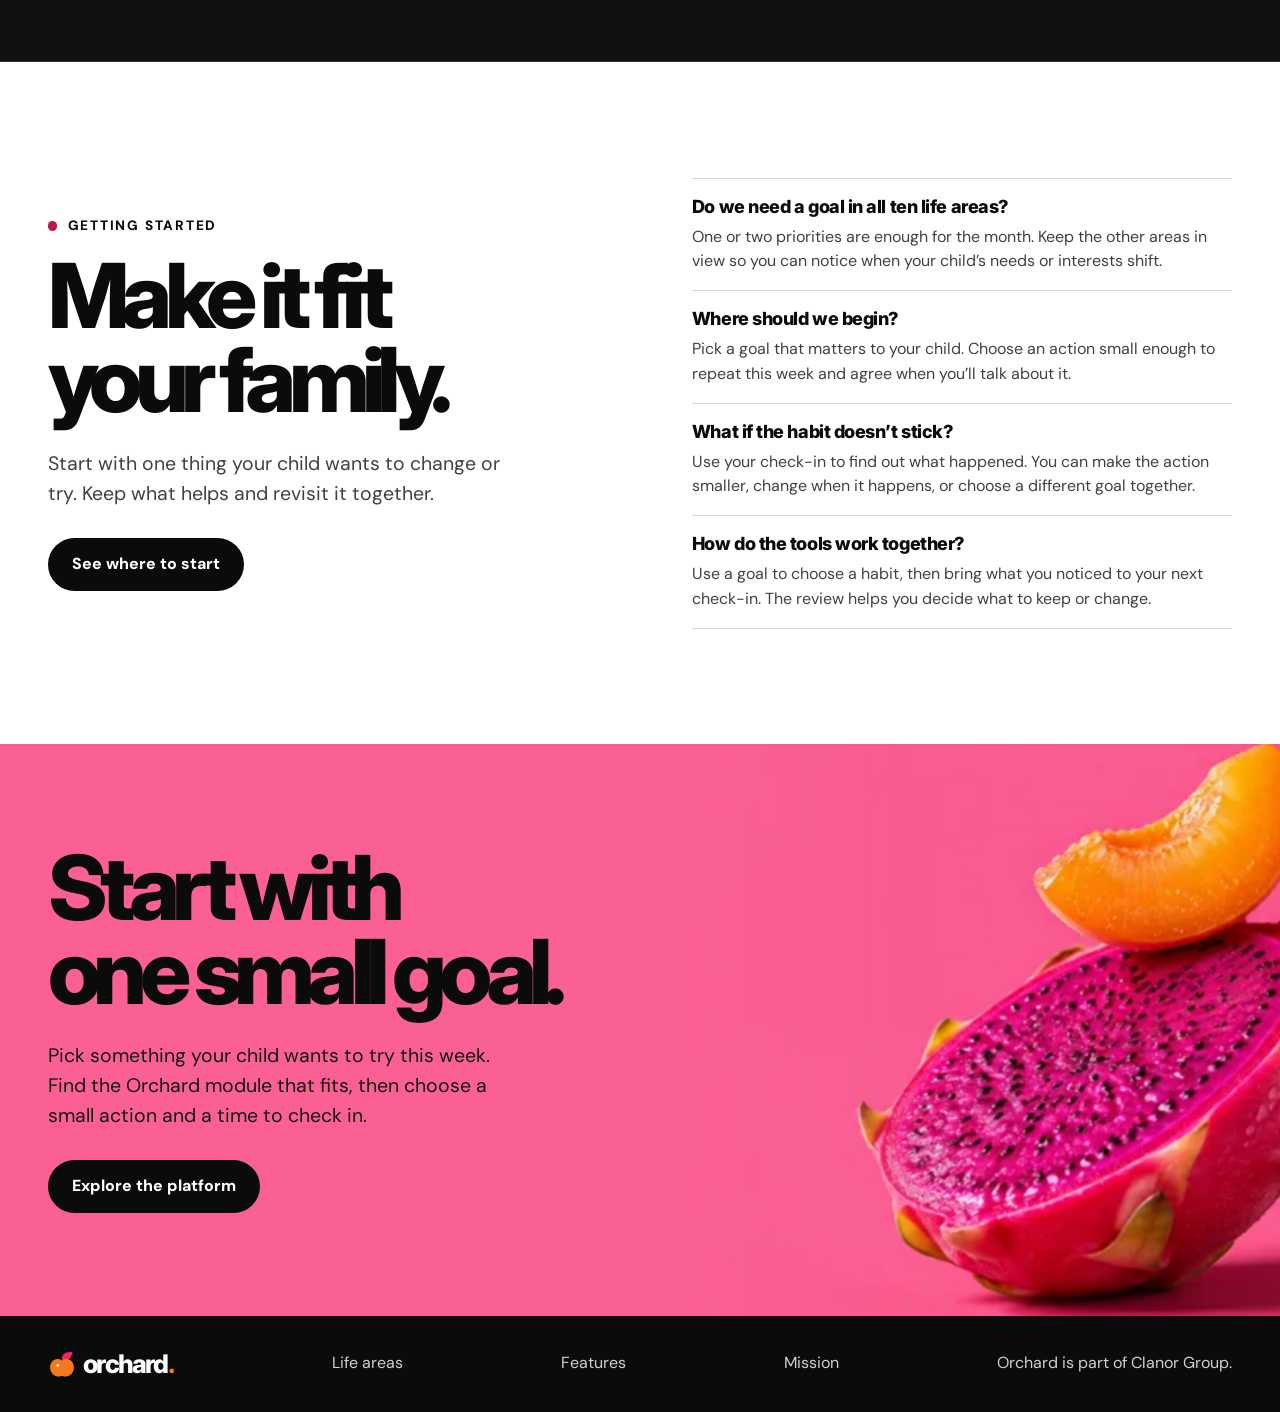
==== commit ca4643dc: "Deploy the Supabase Goals portal on Vercel" ====
--- a/index.html
+++ b/index.html
@@ -16,7 +16,7 @@
   <header class="top wrap" id="top">
     <a class="brand" href="#top" aria-label="Orchard home"><img src="assets/mark.svg" alt="" width="30" height="30">orchard<span>.</span></a>
     <nav aria-label="Main navigation"><a class="desktop-link" href="#system">The system</a><a href="life-areas.html">Life areas</a><a href="features.html">Features</a><a href="mission.html">Mission</a></nav>
-    <a class="nav-action" href="#start">Get started</a>
+    <a class="nav-action" href="/portal/">Open portal</a>
   </header>
   <main>
     <section class="hero wrap" aria-labelledby="hero-title">
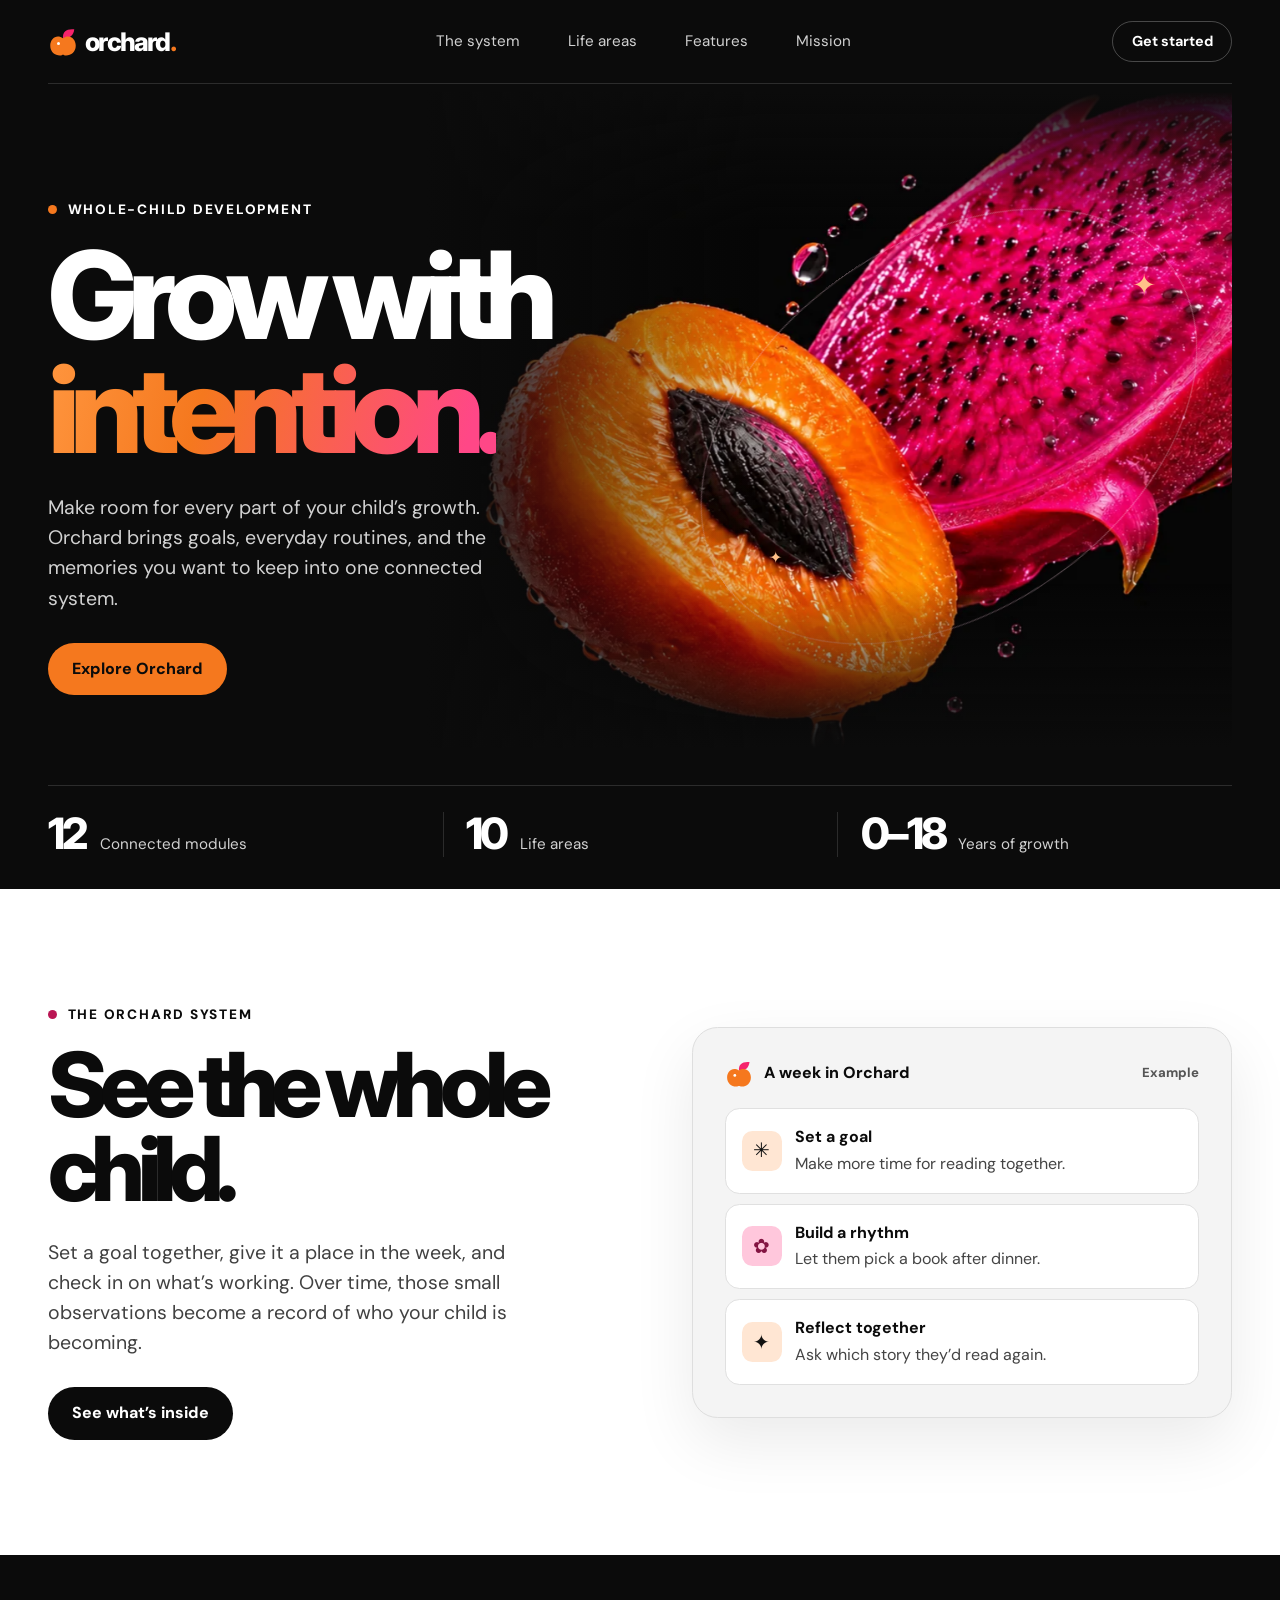
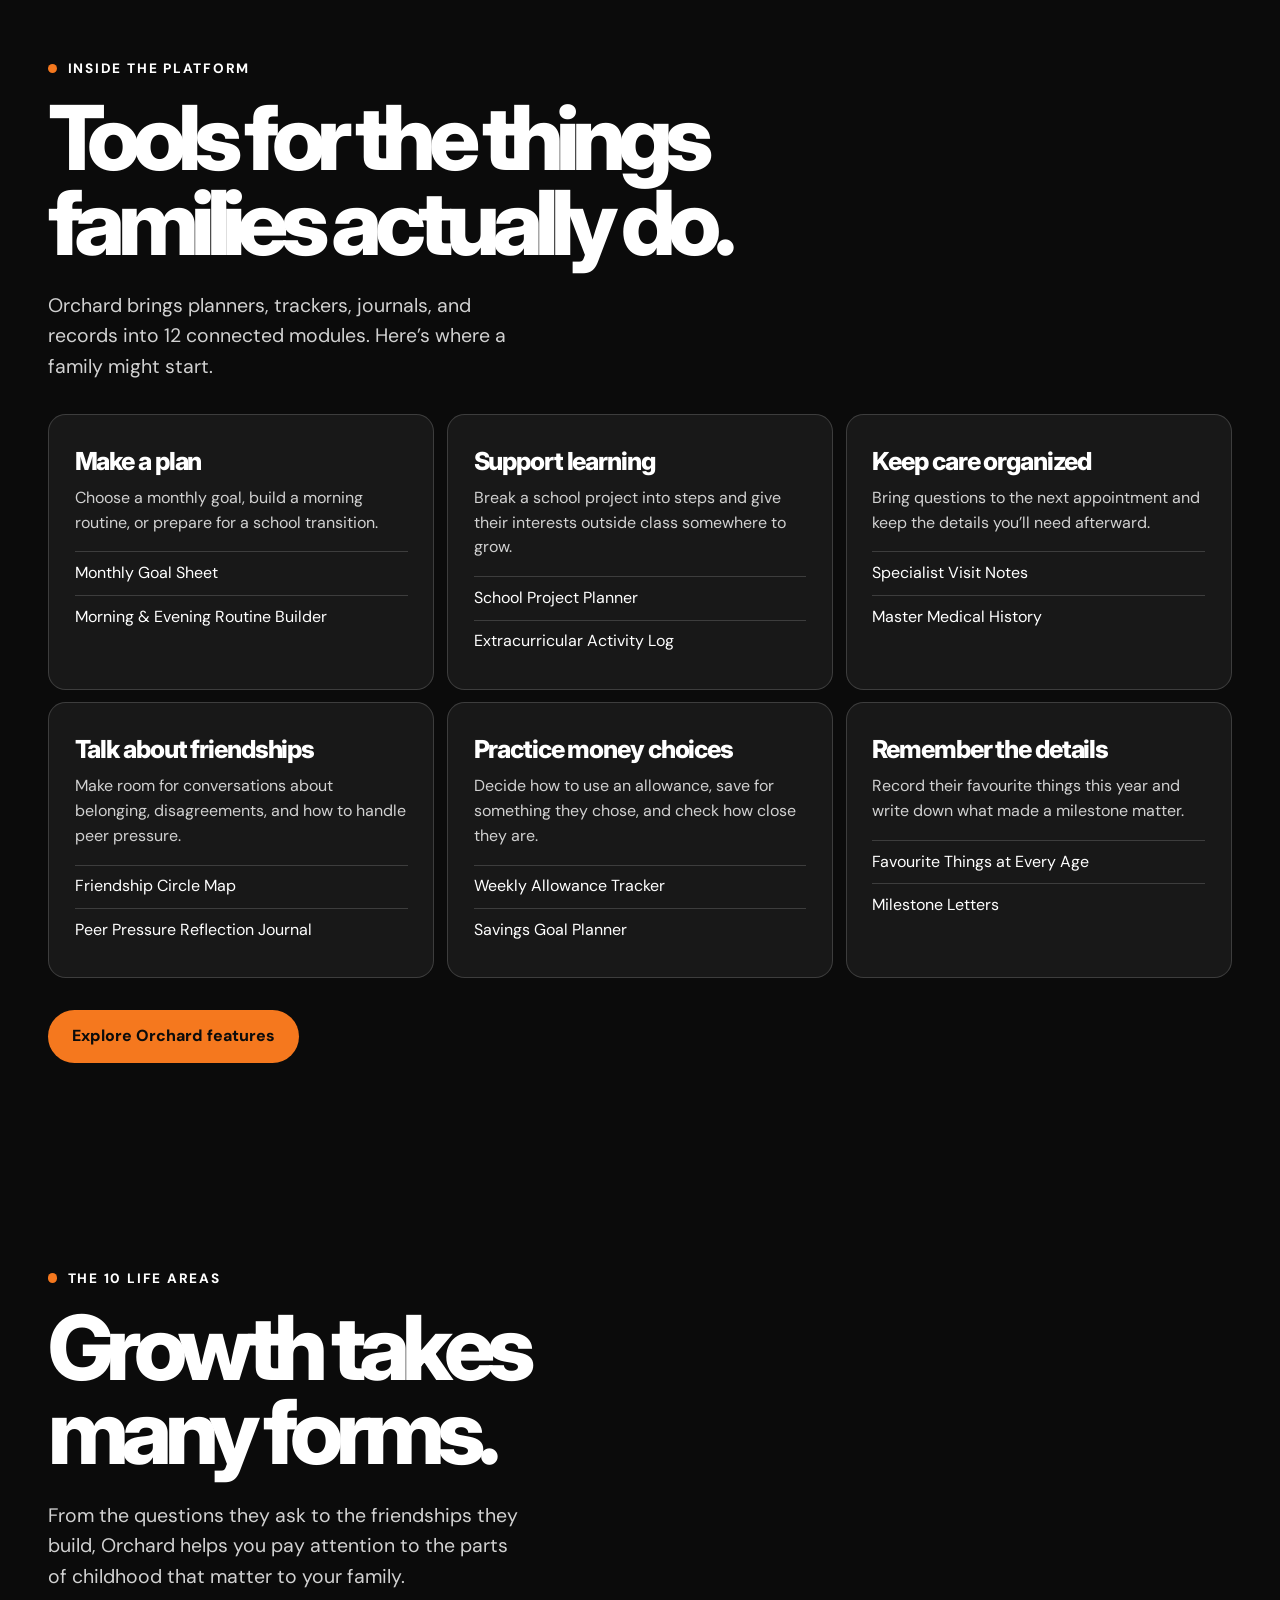
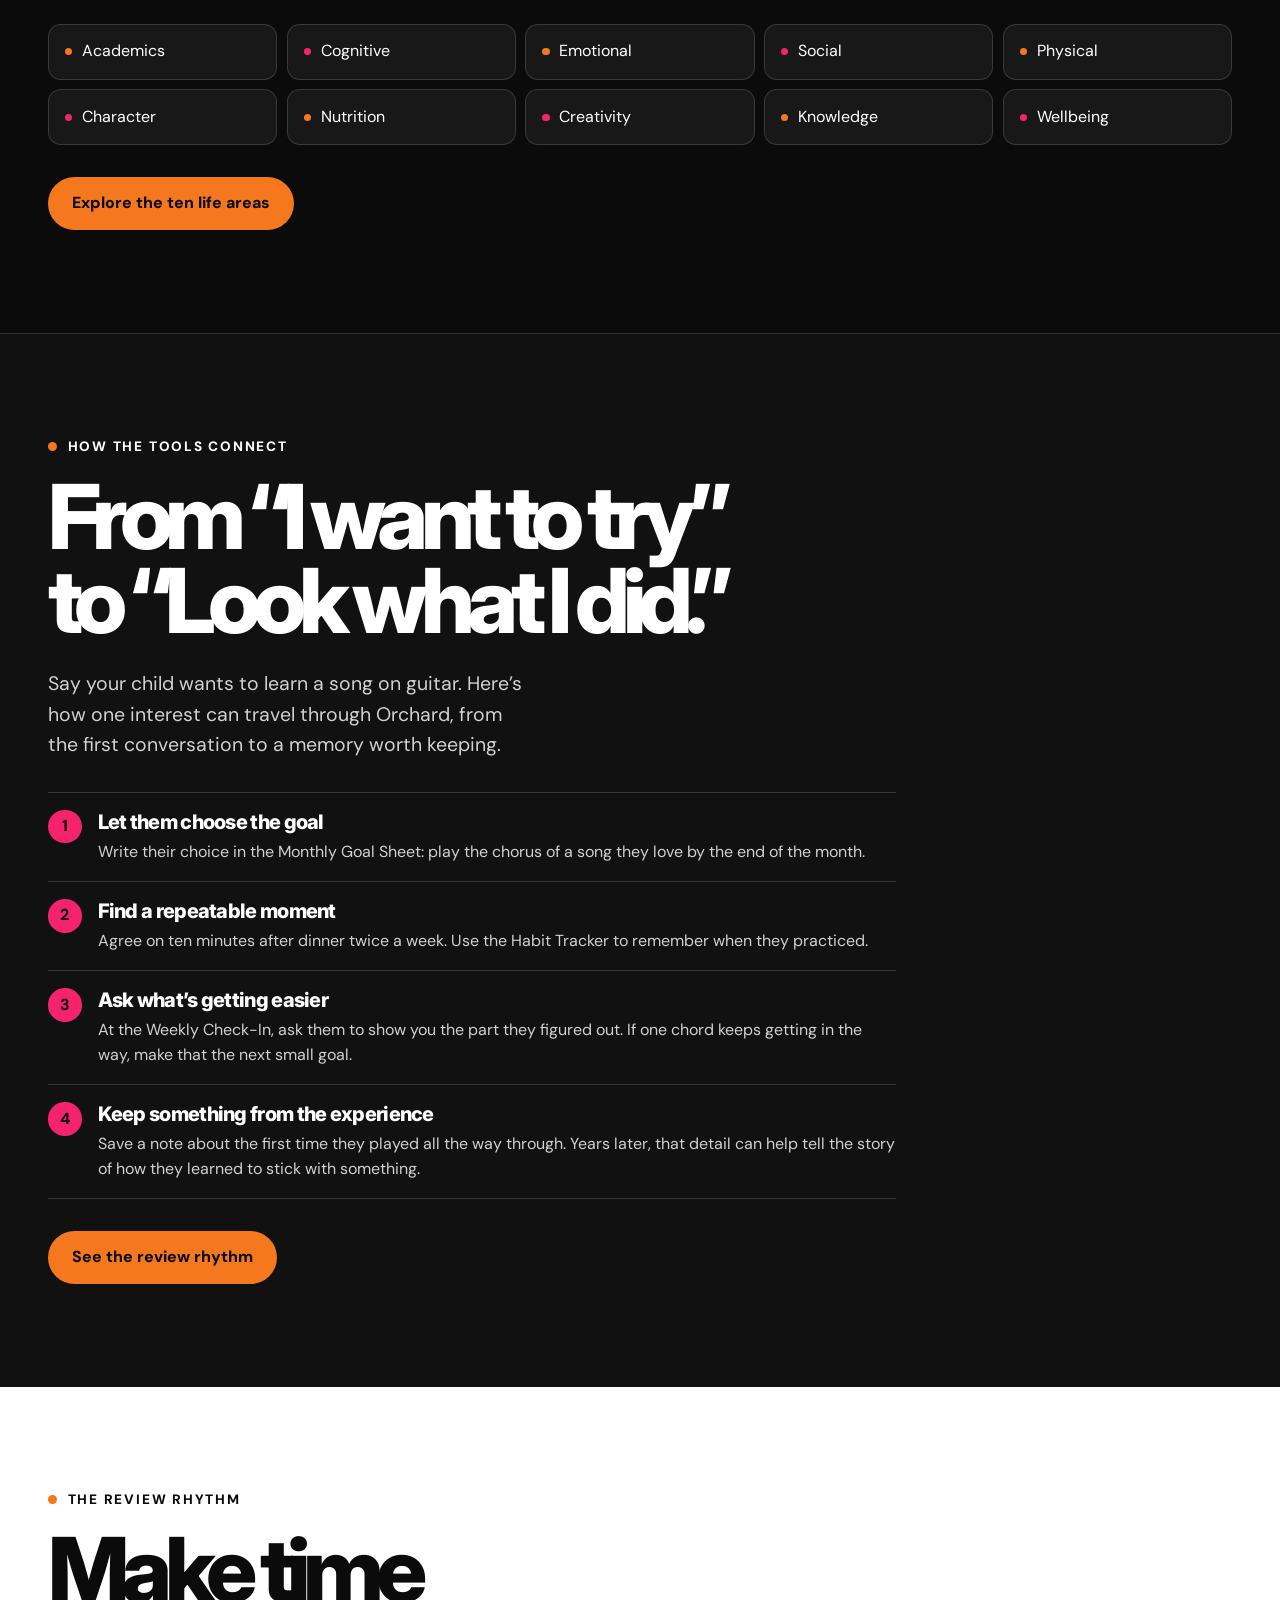
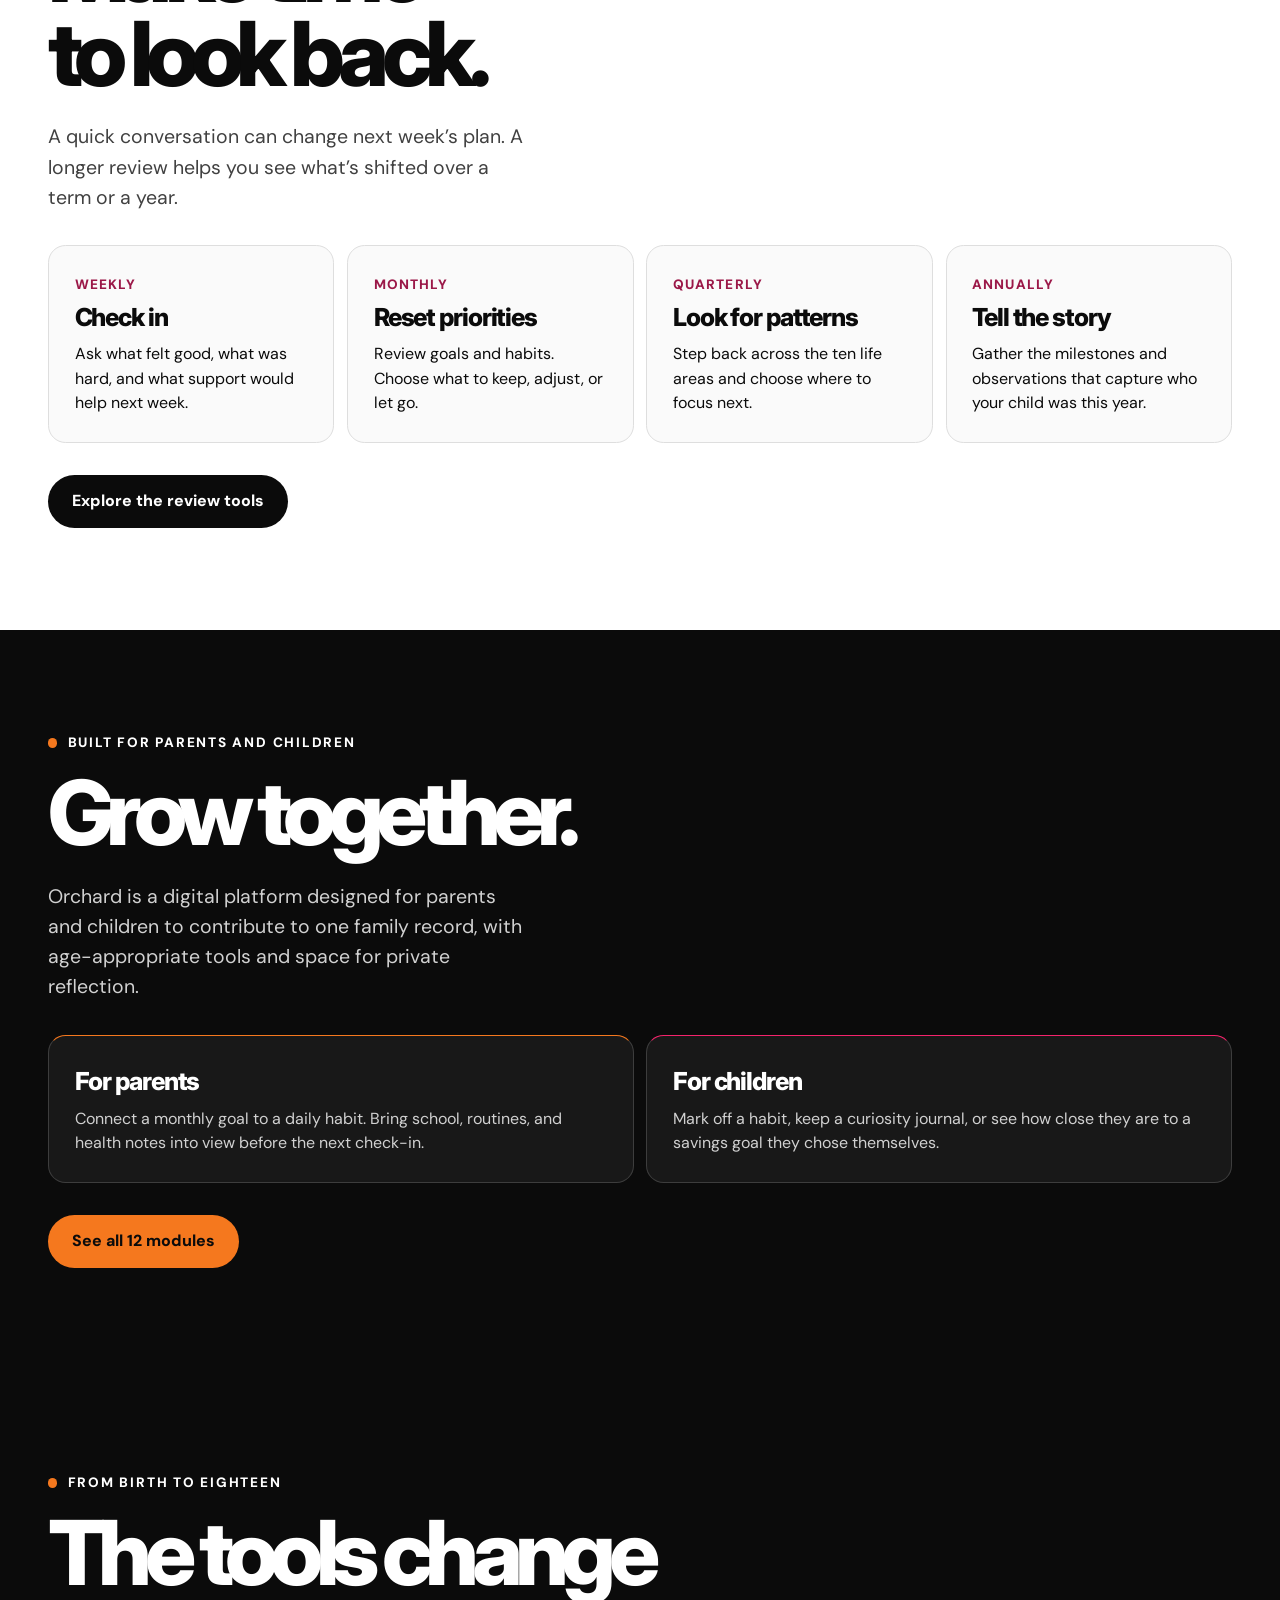
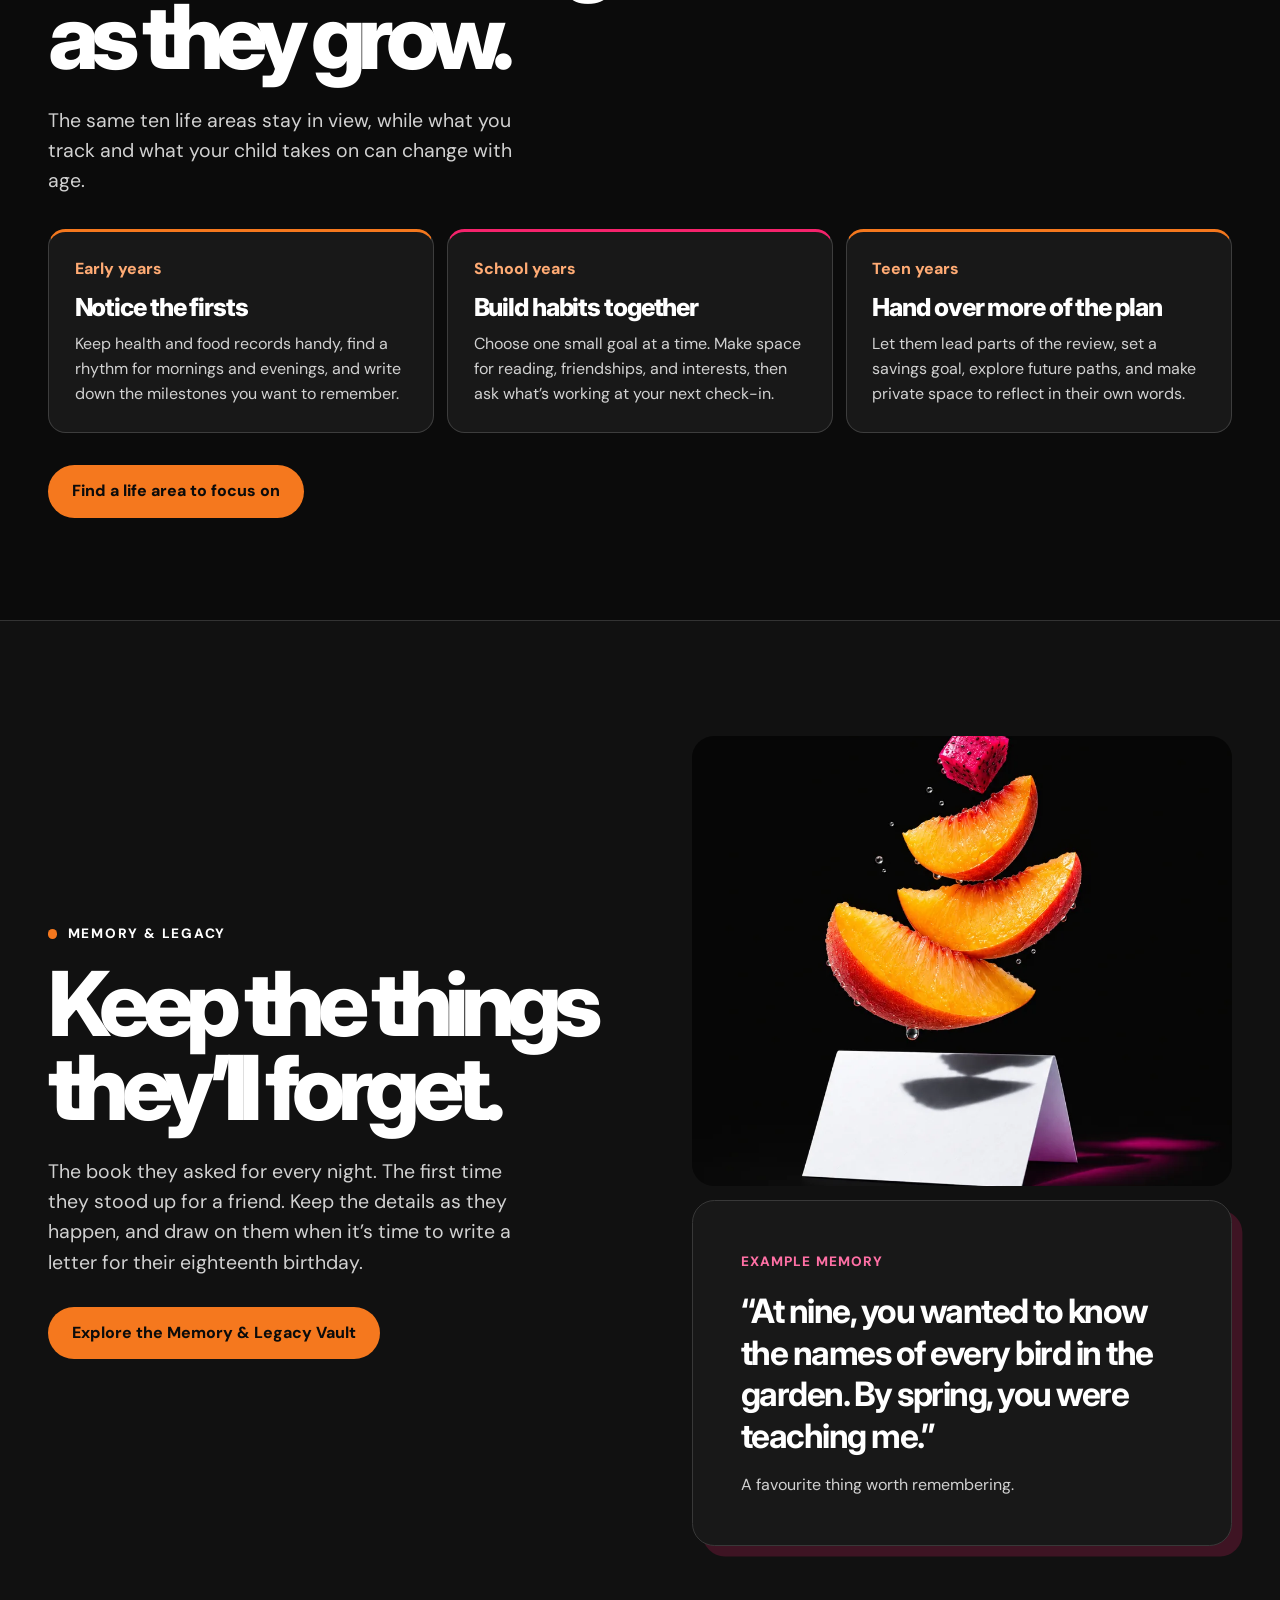
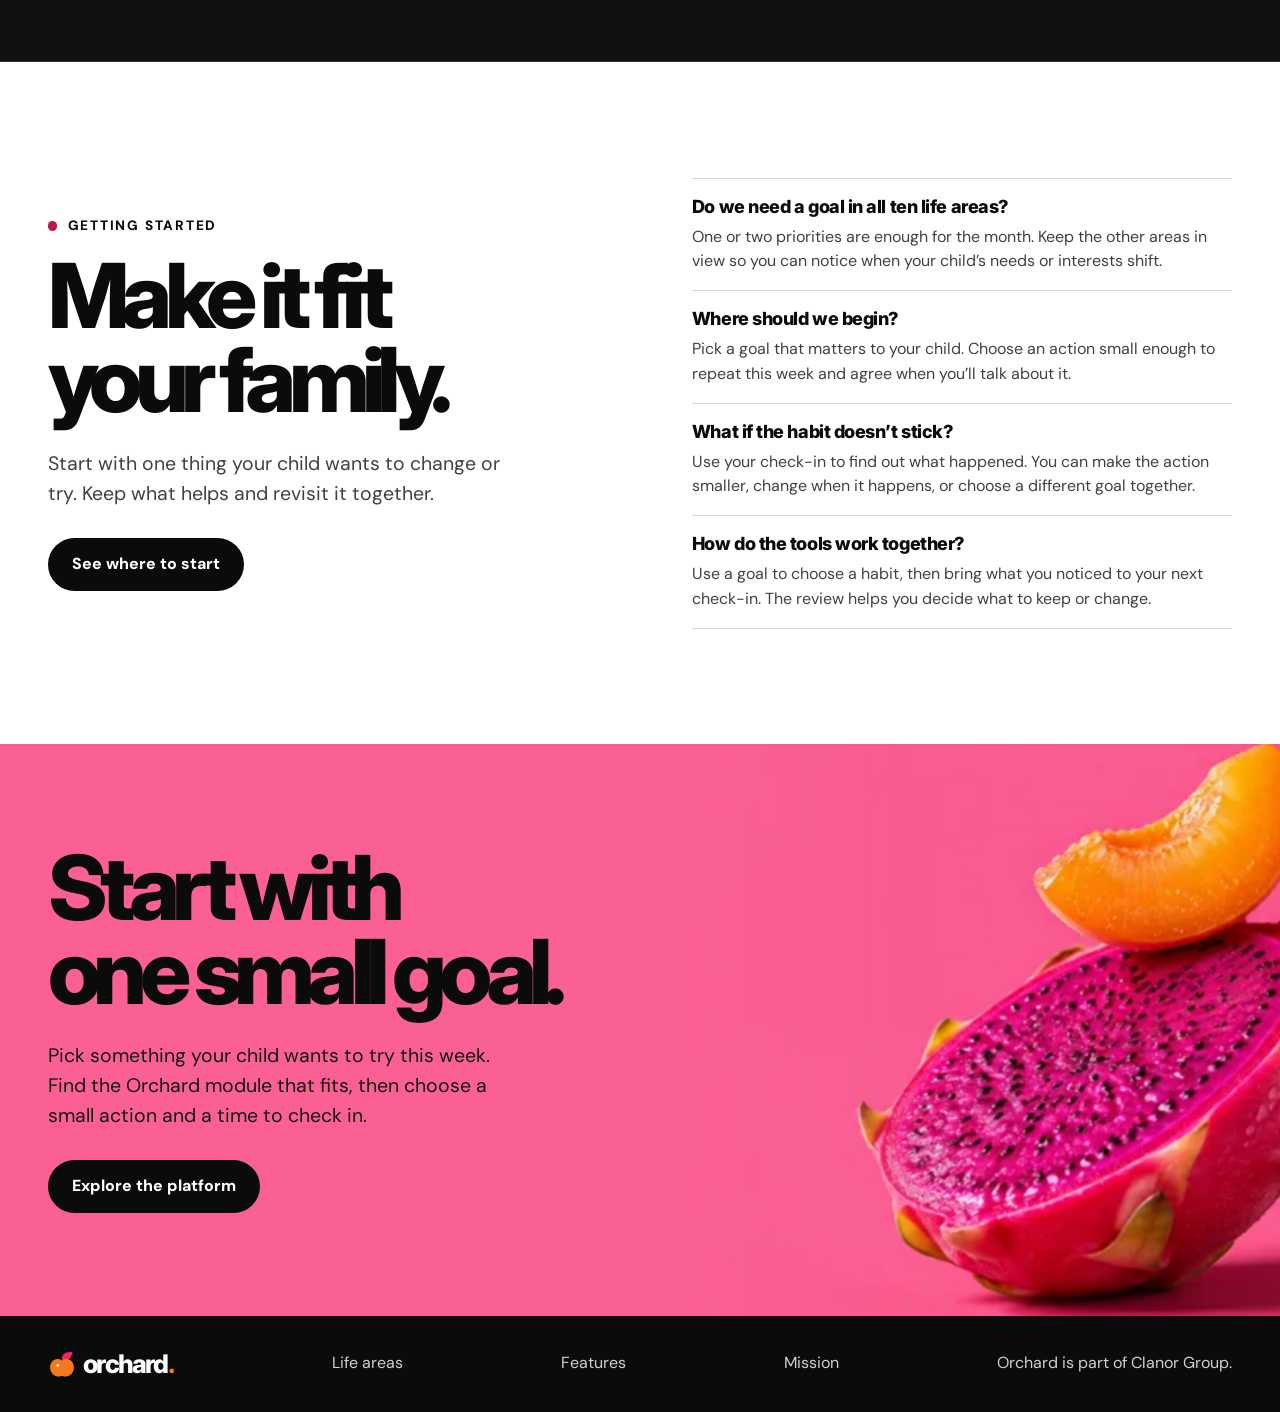
==== commit 244ada0d: "Polish Orchard portal entry and sign-in artwork" ====
--- a/index.html
+++ b/index.html
@@ -16,7 +16,7 @@
   <header class="top wrap" id="top">
     <a class="brand" href="#top" aria-label="Orchard home"><img src="assets/mark.svg" alt="" width="30" height="30">orchard<span>.</span></a>
     <nav aria-label="Main navigation"><a class="desktop-link" href="#system">The system</a><a href="life-areas.html">Life areas</a><a href="features.html">Features</a><a href="mission.html">Mission</a></nav>
-    <a class="nav-action" href="/portal/">Open portal</a>
+    <a class="nav-action" href="/portal/">Get started</a>
   </header>
   <main>
     <section class="hero wrap" aria-labelledby="hero-title">
